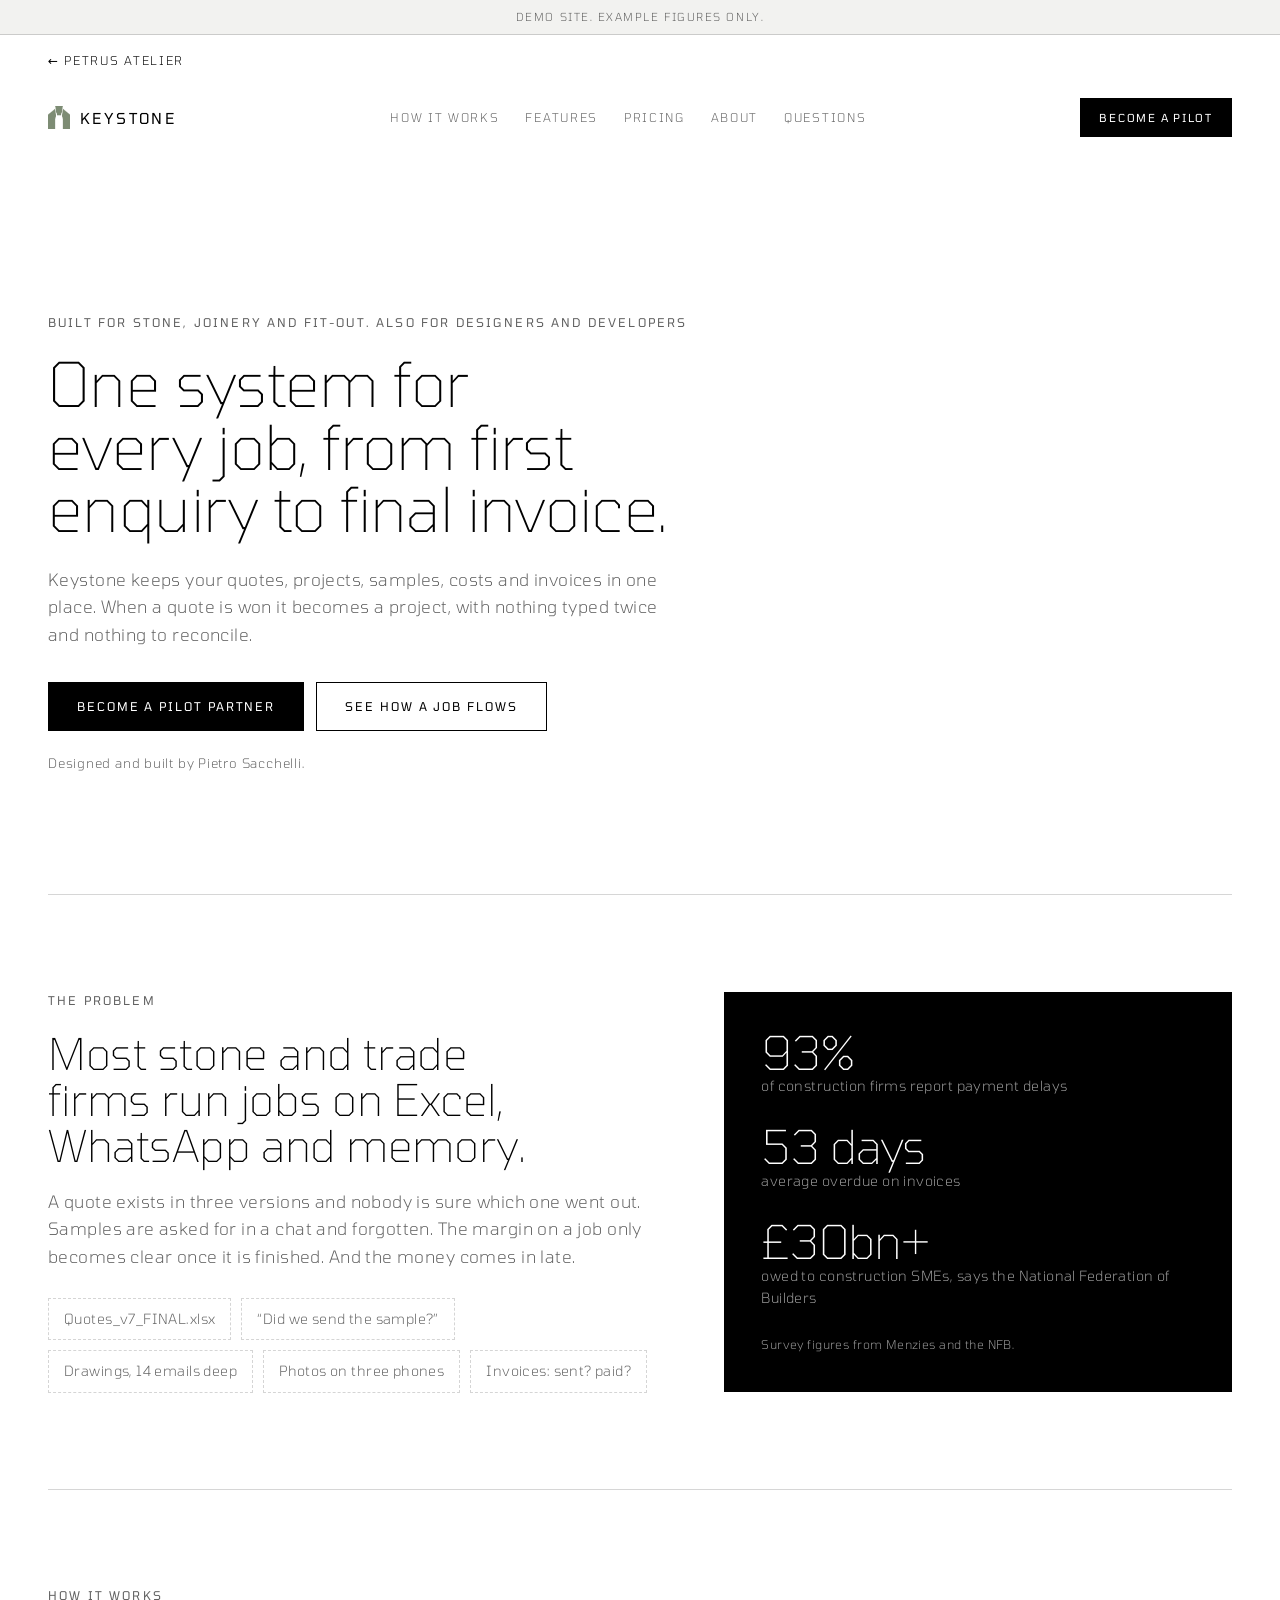
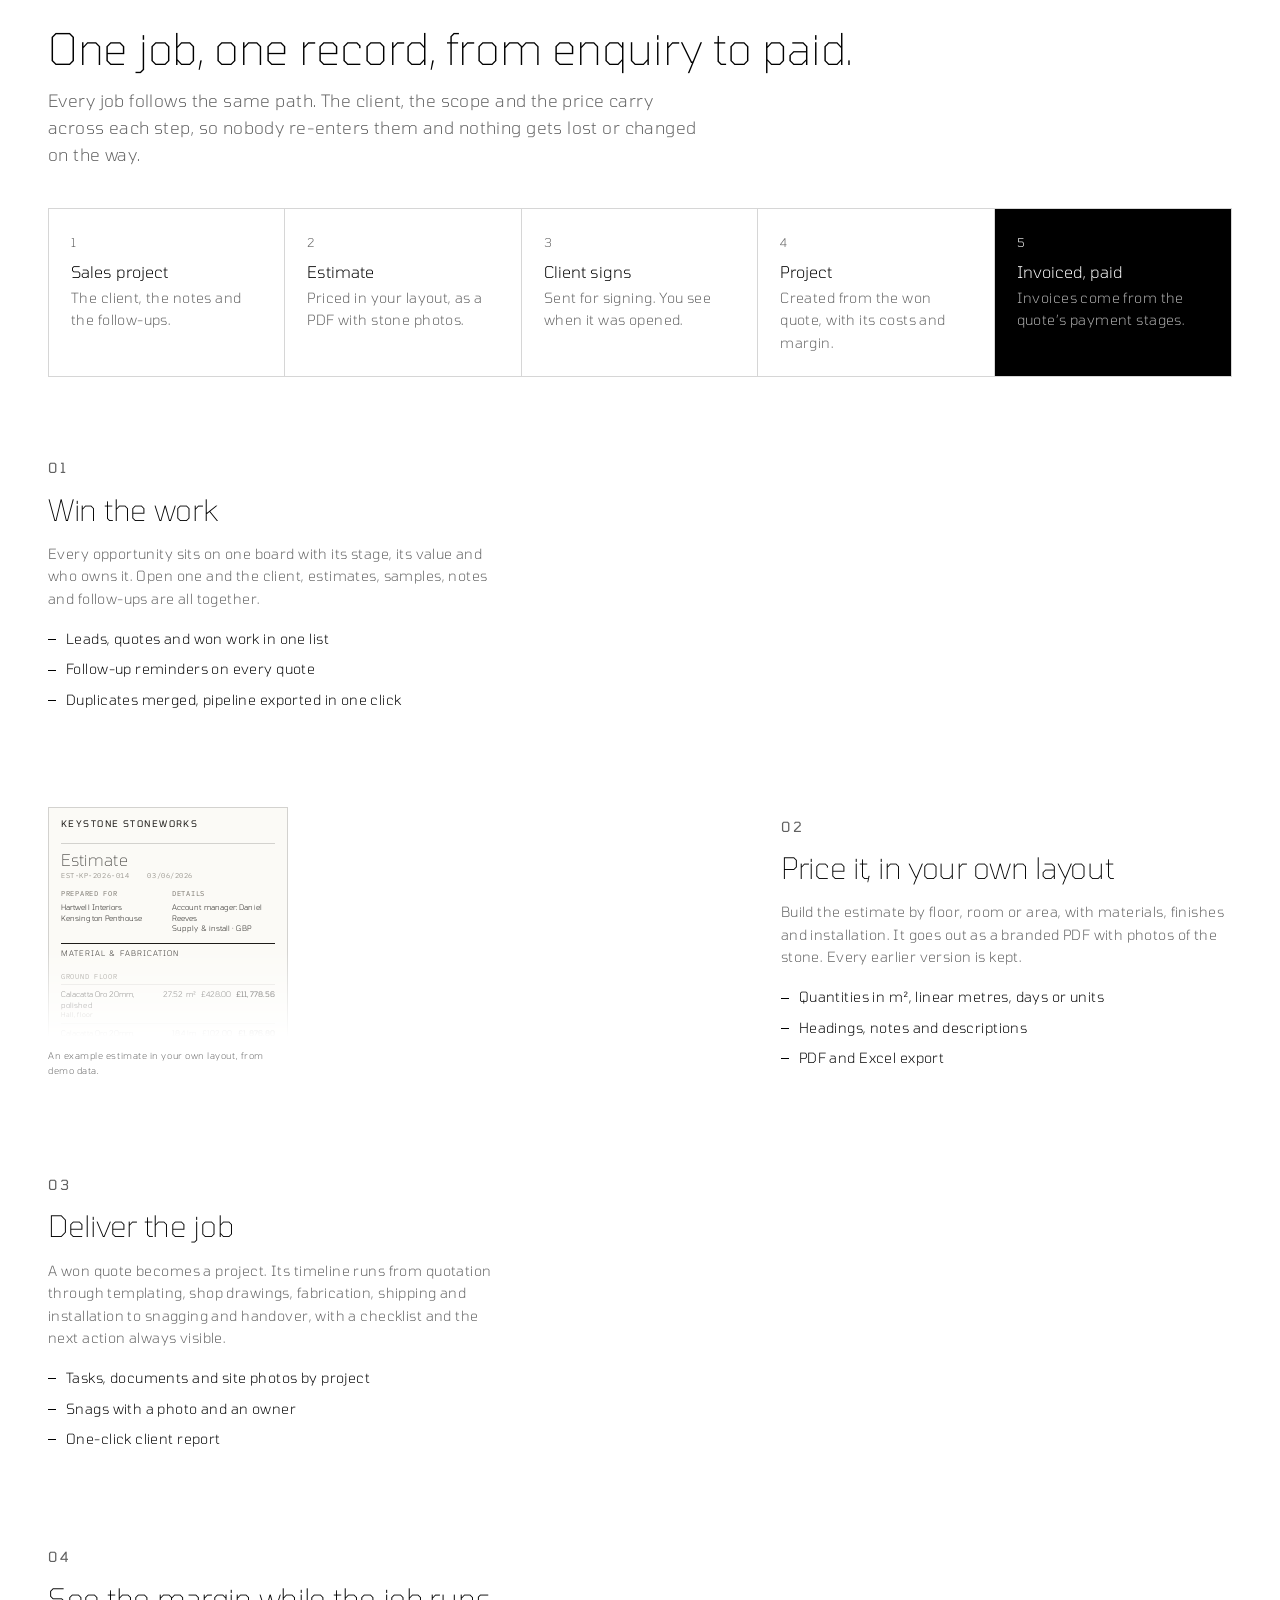
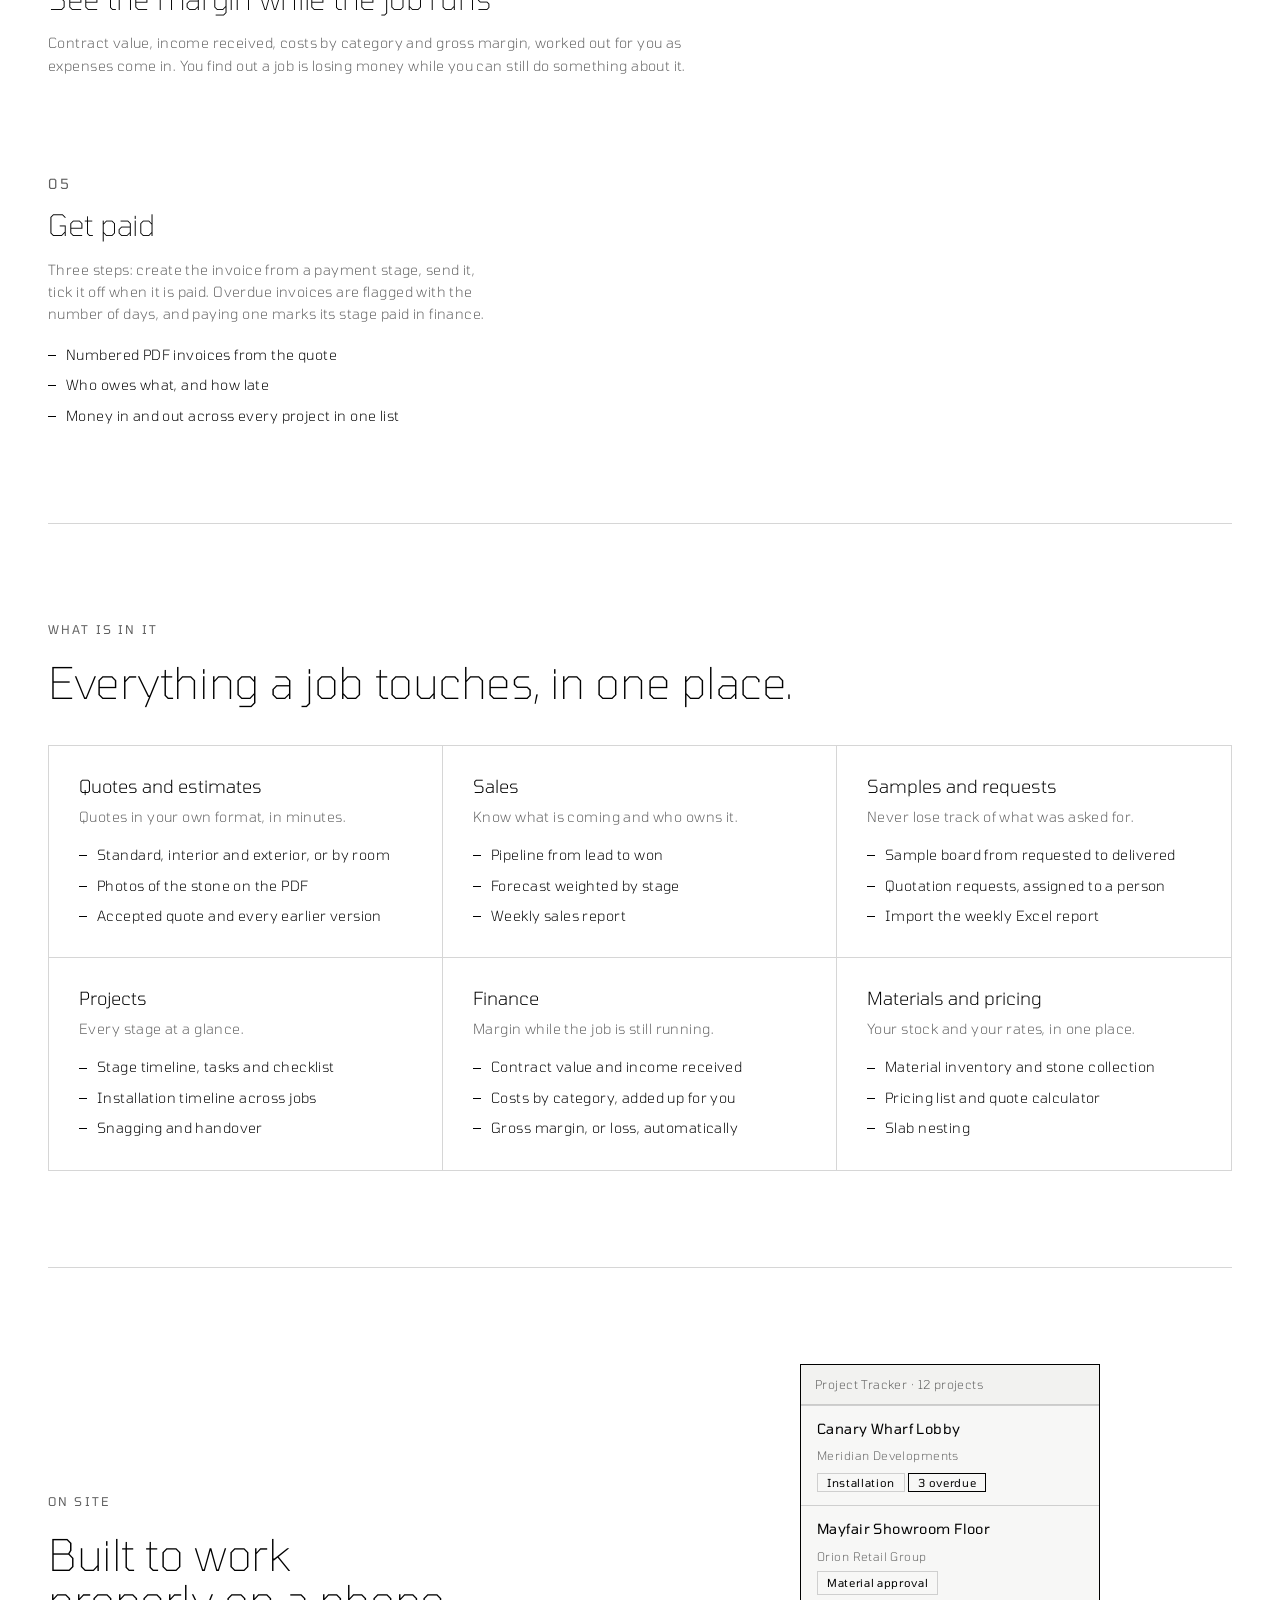
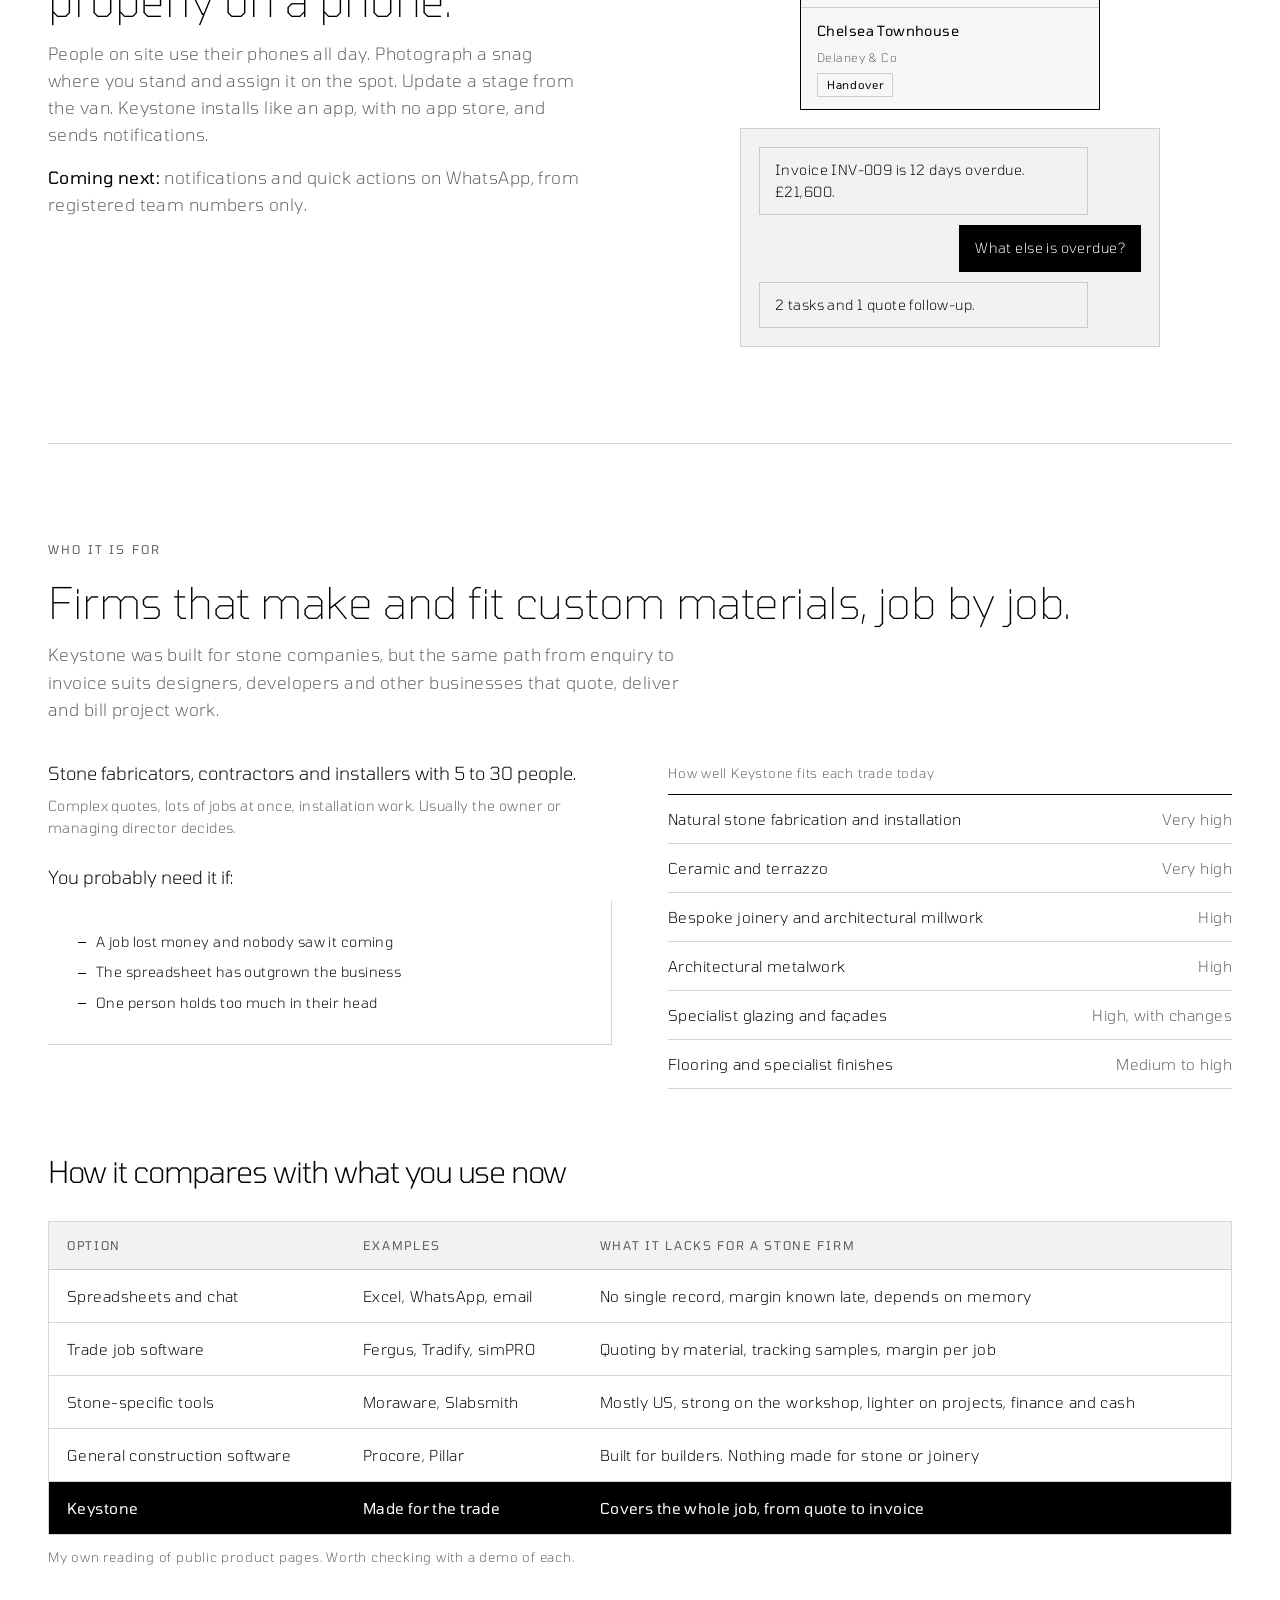
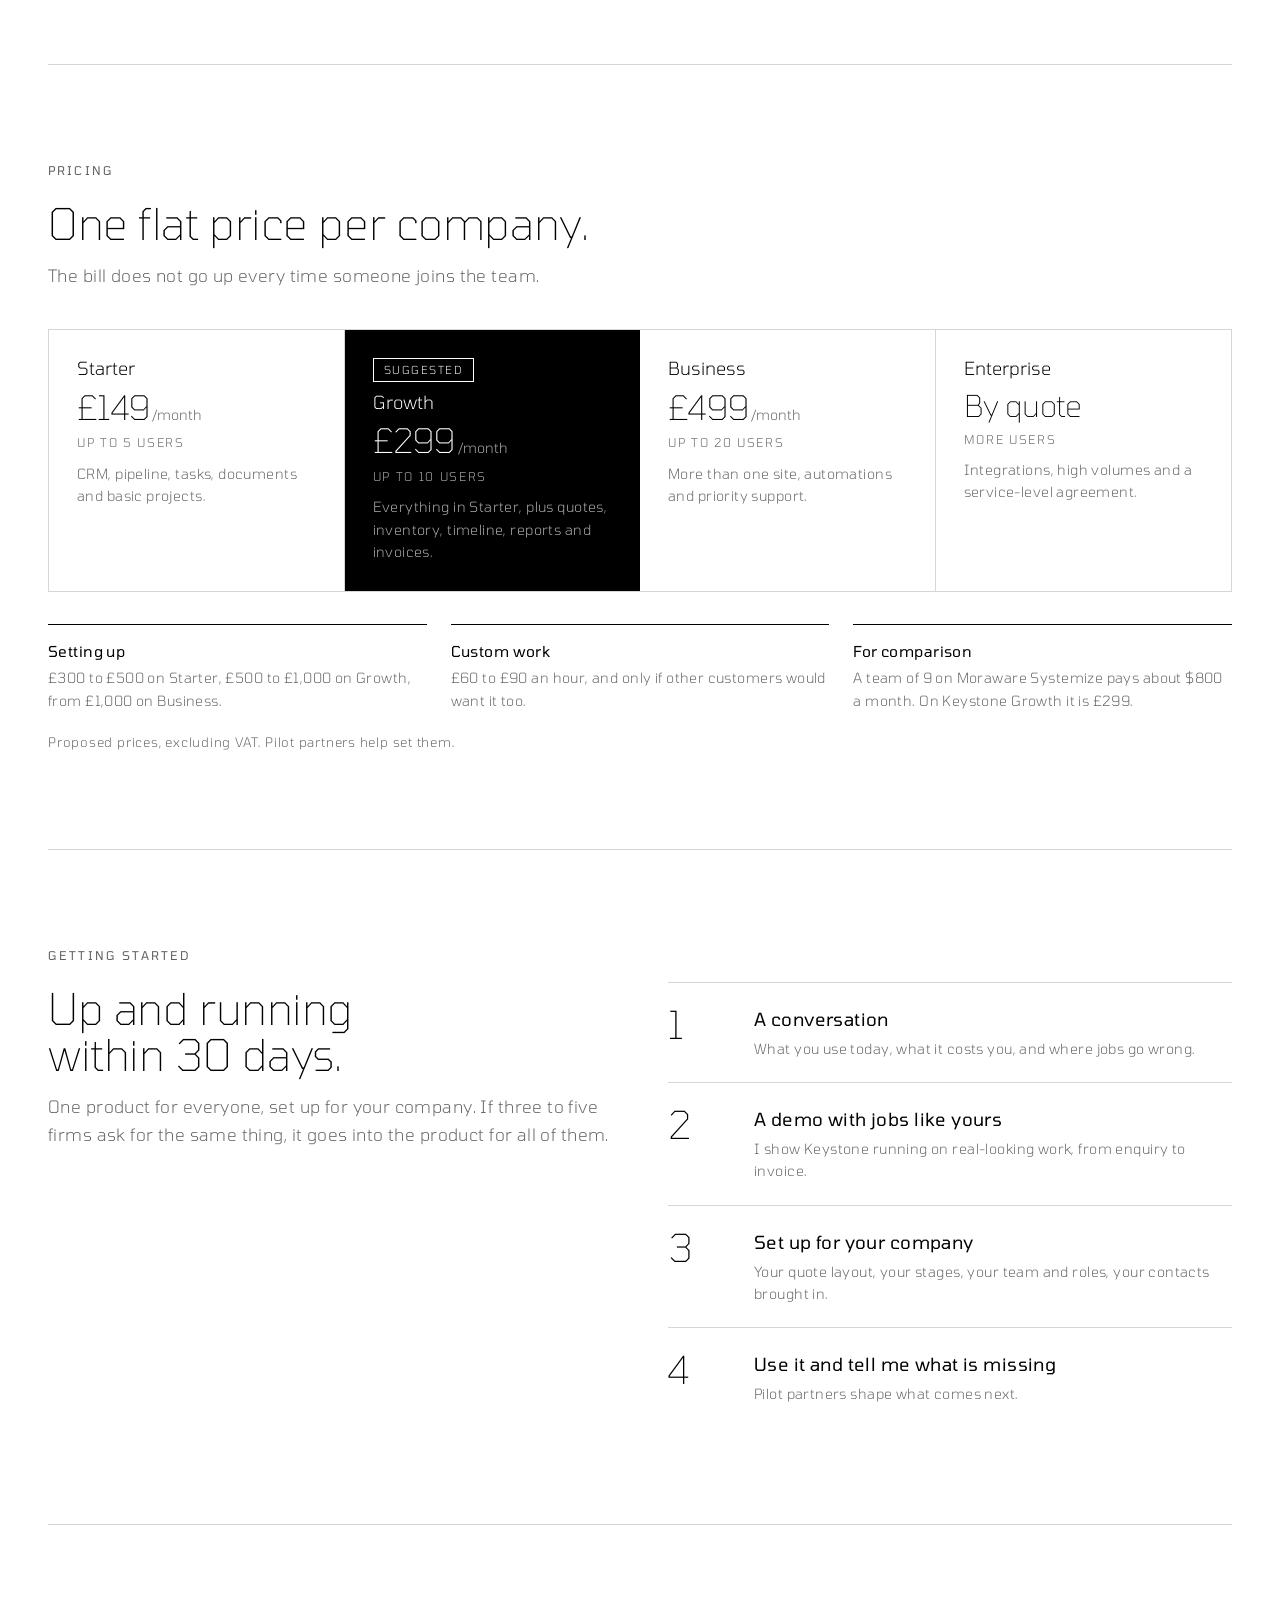
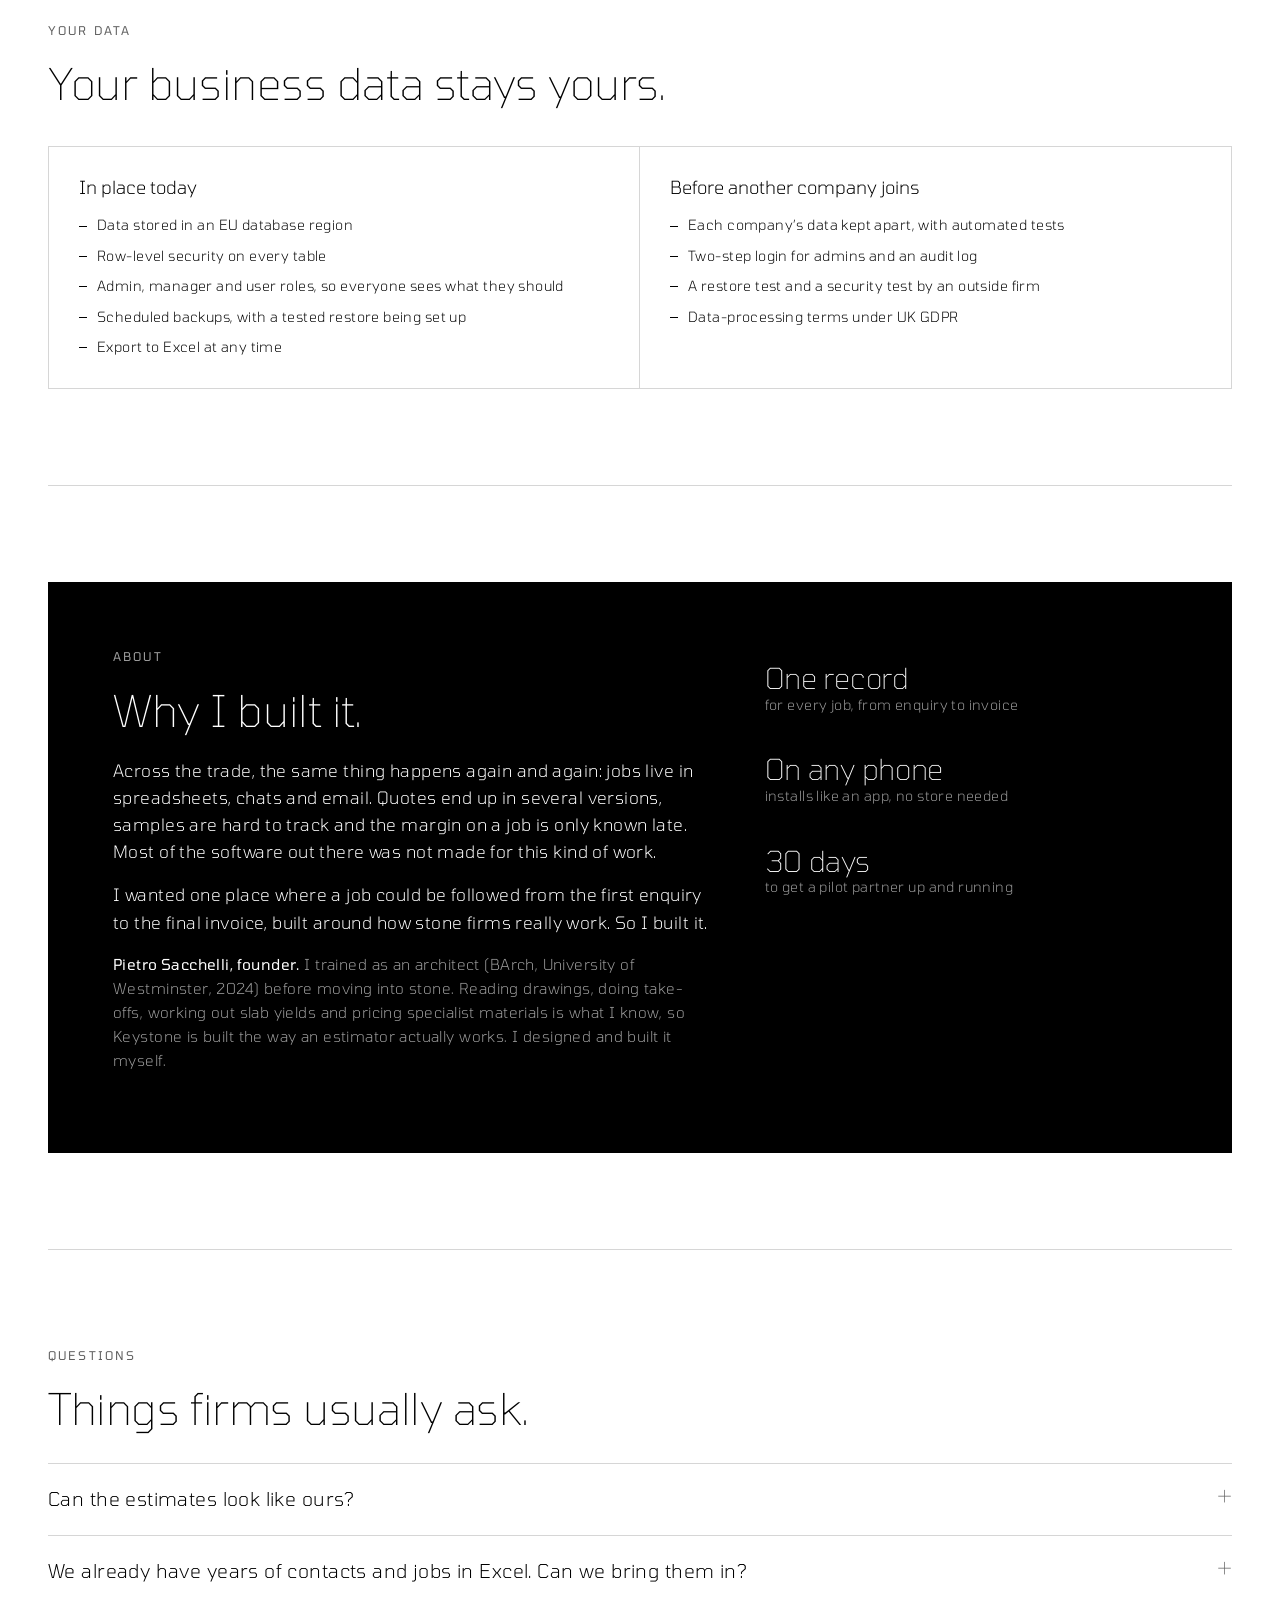
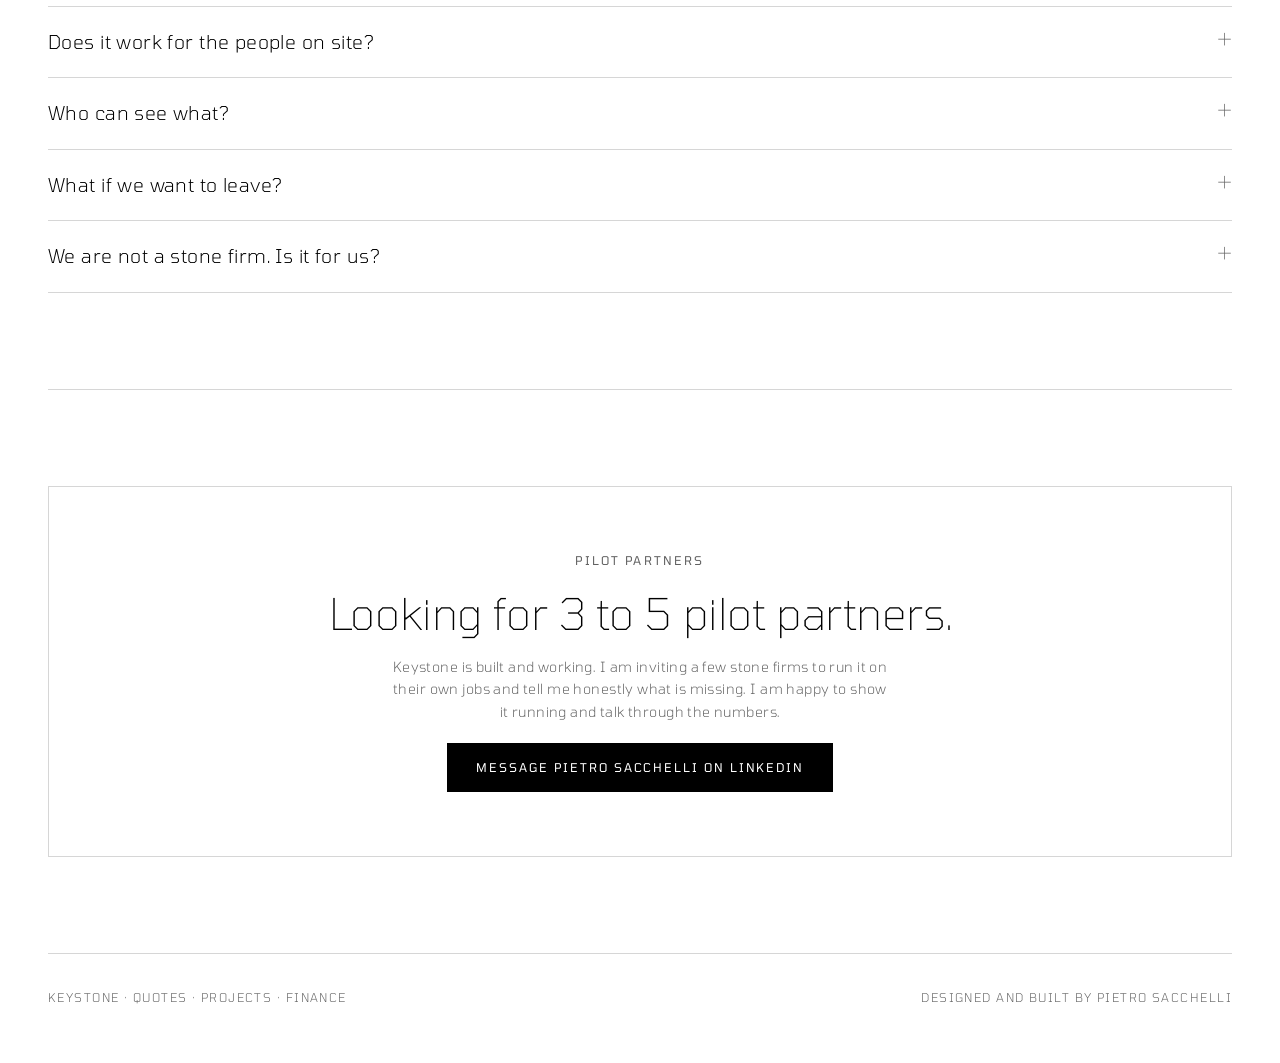
==== keystone/index.html @ 3ad0f618 "Keystone white on its page and on the home page Co-Authored-By: Claude Sonnet 5.5 <noreply@anthropic" ====
<!doctype html><html><head><meta charset=utf8><meta name=viewport content="width=device-width,initial-scale=1,viewport-fit=cover"><style>:root{--gut:clamp(20px,4vw,48px);color-scheme:light;box-sizing:border-box;padding-top:env(safe-area-inset-top,0px);padding-bottom:env(safe-area-inset-bottom,0px)}html{scroll-padding-top:env(safe-area-inset-top,0px)}body{margin:0;padding:0;font:14px -apple-system,BlinkMacSystemFont,sans-serif;background:#fff;color:#000}img{max-width:100%}[hidden]:not([hidden=until-found i]){display:none!important}.wrow,.wrow.flip{grid-template-columns:1fr}.wrow .wtext{max-width:760px}.sheet-wrap{max-width:720px}.wrow.flip .wtext{order:0}
</style></head><body>
<title>Keystone — Quotes, projects and finance for stone and joinery</title>
<link rel="icon" href="images/keystone-mark-sage.png">
<link rel="preconnect" href="https://fonts.googleapis.com"><link rel="preconnect" href="https://fonts.gstatic.com" crossorigin>
<link rel="stylesheet" href="https://fonts.googleapis.com/css2?family=Tomorrow:wght@200;300;400&family=IBM+Plex+Mono:wght@400&display=swap">
<style>
/* Keystone: white with black text, thin Tomorrow, square corners, white and grey only. Same look as PS Gallery and the Petrus Atelier hub. */
:root{
  --bg:#fff; --surface:#f7f7f6; --soft:#f2f2f0; --ink:#000; --mute:rgba(0,0,0,.62); --line:rgba(0,0,0,.16);
  --gold:#bdbdbd; --dark:#000; --on-dark:#fff; --on-dark-mute:rgba(255,255,255,.62); --stone:#8a8a8a; --btn:#000; --on-btn:#fff;
  --font:Tomorrow,"Chakra Petch",system-ui,sans-serif; color-scheme:light;
}
*{box-sizing:border-box}
html{scroll-behavior:smooth}
body{background:var(--bg);color:var(--ink);font-family:var(--font);font-weight:300;font-size:17px;letter-spacing:.03em;line-height:1.6;padding-inline:0;padding-block:0;-webkit-font-smoothing:antialiased}
.wrap{max-width:1280px;margin:0 auto;padding-inline:var(--gut)}
a{color:inherit}
h1,h2,h3{font-weight:200;letter-spacing:-.01em;text-wrap:balance;margin:0}
h1{font-size:clamp(2.6rem,6.6vw,5.6rem);line-height:1.02}
h2{font-size:clamp(2rem,4.6vw,3.8rem);line-height:1.06}
h3{font-size:22px;line-height:1.2;font-weight:300;letter-spacing:0}
b{font-weight:400}
p{margin:0}
.lede{font-size:clamp(17px,2vw,20px);color:var(--mute);max-width:60ch;text-wrap:pretty}
.muted{color:var(--mute)}
.small{font-size:13px;color:var(--mute);letter-spacing:.06em}
.eyebrow{font-size:12px;letter-spacing:.18em;text-transform:uppercase;color:var(--mute);font-weight:400;margin-bottom:20px}
.site{position:sticky;top:0;z-index:50;background:rgba(255,255,255,.96);backdrop-filter:blur(8px)}
.topbar{padding-top:6px;font-size:12px;letter-spacing:.14em;text-transform:uppercase}
.topbar a{display:inline-flex;align-items:center;gap:8px;padding:10px 0;text-decoration:none;color:var(--ink)}.topbar a:hover{text-decoration:underline;text-underline-offset:5px}
nav{display:flex;align-items:center;justify-content:space-between;gap:16px;padding-block:18px 22px;flex-wrap:wrap}
.logo{display:flex;align-items:center;gap:10px;font-size:15px;font-weight:400;letter-spacing:.16em;text-transform:uppercase;text-decoration:none}
.logo img{width:22px;height:auto;display:block}
.links{display:flex;gap:26px;font-size:12px;letter-spacing:.14em;text-transform:uppercase;flex-wrap:wrap}
.links a{text-decoration:none;color:var(--mute)}.links a:hover{color:var(--ink)}
.btn{display:inline-flex;align-items:center;gap:8px;padding:14px 28px;border-radius:0;background:var(--btn);color:var(--on-btn);font-weight:400;font-size:12px;letter-spacing:.16em;text-transform:uppercase;border:1px solid var(--btn);cursor:pointer;text-decoration:none;font-family:inherit}
.btn.ghost{background:transparent;color:var(--ink);border:1px solid var(--ink)}
.btn.sm{padding:10px 18px;font-size:11px}
.btn:hover{background:transparent;color:var(--ink)}.btn.ghost:hover{background:var(--ink);color:var(--on-btn)}
.btn:focus-visible,a:focus-visible,summary:focus-visible{outline:2px solid var(--ink);outline-offset:3px}
section{padding-block:96px;scroll-margin-top:12px;border-top:1px solid var(--line)}
.hero{display:block;padding-block:clamp(64px,12vw,160px) 120px}.hero h1{max-width:16ch}.hero .lede{max-width:56ch}
.hero .actions{display:flex;gap:12px;flex-wrap:wrap;margin-top:34px}
.hero h1{margin-bottom:26px}
.shot{background:transparent;border:1px solid var(--line);padding:0;min-width:0}
.shot img{display:block;width:100%;height:auto;background:#fff}
figure{margin:0;min-width:0}
figcaption{margin-top:12px;font-size:13px;letter-spacing:.06em;color:var(--mute)}
.shot figcaption{padding:12px 14px;margin:0;border-top:1px solid var(--line)}
.problem{display:grid;grid-template-columns:1.1fr .9fr;gap:56px;align-items:center}
.stats{background:var(--dark);border:1px solid var(--line);color:var(--on-dark);padding:36px;display:grid;gap:26px}
.stats b{display:block;font-size:clamp(2.4rem,5vw,3.6rem);font-weight:200;letter-spacing:-.02em;line-height:1;color:var(--on-dark)}
.stats span{font-size:14px;color:var(--on-dark-mute)}
.stats small{font-size:12px;color:var(--on-dark-mute)}
.scraps{display:flex;flex-wrap:wrap;gap:10px;margin-top:28px}
.scrap{padding:9px 15px;border:1px dashed var(--line);color:var(--mute);font-size:14px}
.flow{display:grid;grid-template-columns:repeat(5,1fr);gap:0;margin-top:40px;border:1px solid var(--line)}
.fstep{padding:22px;position:relative;min-width:0;border-right:1px solid var(--line)}
.fstep:last-child{border-right:0}
.fstep i{font-style:normal;font-size:12px;letter-spacing:.14em;color:var(--mute)}
.fstep h3{font-size:19px;margin:8px 0 6px}
.fstep p{font-size:14px;color:var(--mute)}
.fstep.end{background:var(--ink)}.fstep.end h3,.fstep.end i{color:var(--on-btn)}.fstep.end p{color:rgba(255,255,255,.7)}
.walk{display:grid;gap:96px;margin-top:80px}
.wrow{display:grid;grid-template-columns:.8fr 1.2fr;gap:56px;align-items:center}
.wrow.flip{grid-template-columns:1.2fr .8fr}.wrow.flip .wtext{order:2}
.wtext .num{font-size:14px;letter-spacing:.2em;color:var(--mute);font-weight:400}
.wtext h3{font-size:clamp(1.7rem,3vw,2.4rem);margin:12px 0 16px;font-weight:200;letter-spacing:-.01em}
.wtext p{color:var(--mute)}
.wtext ul{margin:18px 0 0;padding:0;list-style:none;display:grid;gap:8px;font-size:15px}
.wtext li,.card li{padding-left:18px;position:relative}
.wtext li::before,.card li::before{content:"";position:absolute;left:0;top:.8em;width:8px;height:1px;background:var(--ink)}
.pair{display:grid;grid-template-columns:1fr 1fr;gap:16px}
.three{display:grid;grid-template-columns:repeat(2,1fr);gap:16px;margin-top:28px}
.pdfs{display:grid;grid-template-columns:1fr 1fr;gap:16px;max-width:620px;justify-self:center;width:100%}
.grid{display:grid;grid-template-columns:repeat(3,1fr);gap:0;margin-top:40px;border:1px solid var(--line)}
.card{background:transparent;border:0;border-right:1px solid var(--line);border-bottom:1px solid var(--line);padding:30px;min-width:0}
.grid .card:nth-child(3n){border-right:0}.grid .card:nth-last-child(-n+3){border-bottom:0}
.card p{color:var(--mute);margin-top:8px;font-size:15px}
.card ul{margin:16px 0 0;padding:0;list-style:none;display:grid;gap:8px;font-size:14px}
.split{display:grid;grid-template-columns:1fr 1fr;gap:56px;align-items:center}
.panel{background:var(--surface);border:1px solid var(--line);overflow:hidden;min-width:0}
.chrome{display:flex;align-items:center;gap:6px;padding:10px 14px;background:var(--soft);border-bottom:1px solid var(--line);font-size:12px;color:var(--mute)}
.row{display:flex;align-items:center;gap:12px;padding:12px 16px;border-top:1px solid var(--line);font-size:14px}
.tag{font-size:11px;letter-spacing:.06em;padding:2px 9px;border:1px solid var(--line);font-weight:400;white-space:nowrap;color:var(--ink)}
.good,.bad,.warn,.info{background:transparent;color:var(--ink)}.bad{border-color:var(--ink)}
.phone{width:min(300px,100%);margin:0 auto;border:1px solid var(--ink);background:var(--surface);overflow:hidden}
.phone .row{flex-direction:column;align-items:flex-start;gap:6px}
.chat{display:flex;flex-direction:column;gap:10px;padding:18px;background:var(--soft)}
.bub{padding:11px 15px;max-width:86%;font-size:14px;border:1px solid var(--line)}
.bub.me{align-self:flex-end;background:var(--ink);color:var(--on-btn);border-color:var(--ink)}
.tablewrap{overflow-x:auto;margin-top:32px;border:1px solid var(--line)}
table{border-collapse:collapse;width:100%;min-width:620px;font-size:15px}
th,td{text-align:left;padding:14px 18px;border-top:1px solid var(--line);vertical-align:top}
th{background:var(--soft);font-weight:400;border-top:0;font-size:12px;letter-spacing:.14em;text-transform:uppercase;color:var(--mute)}
tr.us td{background:var(--ink);color:var(--on-btn);font-weight:400}
.fit{display:grid;grid-template-columns:1fr 1fr;gap:56px;margin-top:40px}
.fitlist{display:grid;gap:0;border-top:1px solid var(--ink)}
.fitlist div{display:flex;justify-content:space-between;gap:16px;padding:12px 0;border-bottom:1px solid var(--line);font-size:15px}
.fitlist span{color:var(--mute);white-space:nowrap}
.plans{display:grid;grid-template-columns:repeat(4,1fr);gap:0;margin-top:40px;border:1px solid var(--line)}
.plan{border-right:1px solid var(--line);padding:28px;display:flex;flex-direction:column;gap:10px;min-width:0}
.plan:last-child{border-right:0}
.plan .p{font-size:2.6rem;font-weight:200;letter-spacing:-.02em;line-height:1}
.plan .p small{font-size:14px;font-weight:300;color:var(--mute);letter-spacing:0}
.plan .u{font-size:12px;letter-spacing:.14em;text-transform:uppercase;color:var(--mute)}
.plan p{font-size:14px;color:var(--mute)}
.plan.pick{background:var(--ink);color:var(--on-btn)}.plan.pick p,.plan.pick .u,.plan.pick .p small{color:rgba(255,255,255,.7)}
.badge{align-self:flex-start;font-size:11px;letter-spacing:.14em;text-transform:uppercase;padding:2px 10px;border:1px solid var(--on-btn);color:var(--on-btn)}
.notes{display:grid;grid-template-columns:repeat(3,1fr);gap:24px;margin-top:32px}
.notes div{border-top:1px solid var(--ink);padding-top:14px;font-size:14px;color:var(--mute)}
.notes b{display:block;color:var(--ink);font-size:15px;margin-bottom:4px}
.steps{display:grid;gap:0;margin-top:36px;counter-reset:s}
.steps div{display:grid;grid-template-columns:70px 1fr;gap:16px;padding:22px 0;border-top:1px solid var(--line)}
.steps div::before{counter-increment:s;content:counter(s);font-size:2.4rem;font-weight:200;color:var(--ink);line-height:1}
.steps b{display:block;font-size:18px;margin-bottom:4px}
.steps p{color:var(--mute)}
.data{display:grid;grid-template-columns:1fr 1fr;gap:0;margin-top:40px;border:1px solid var(--line)}
.data .card:last-child{border-right:0}.data .card{border-bottom:0}
.about{background:var(--dark);border:1px solid var(--line);color:var(--on-dark);padding:clamp(28px,5vw,64px);display:grid;grid-template-columns:1.2fr .8fr;gap:48px}
.about h2{color:var(--on-dark);margin-bottom:24px}
.about p{color:var(--on-dark);font-size:17px;margin-bottom:16px;max-width:60ch}
.about p.m{color:var(--on-dark-mute);font-size:15px}
.facts{display:grid;gap:22px;align-content:start}
.facts div{border-top:1px solid var(--line);padding-top:14px}
.facts b{display:block;font-size:2.2rem;font-weight:200;color:var(--on-dark);letter-spacing:-.01em;line-height:1.1}
.facts span{font-size:14px;color:var(--on-dark-mute)}
details{border-top:1px solid var(--line);padding:20px 0}
details:last-child{border-bottom:1px solid var(--line)}
summary{cursor:pointer;font-weight:300;font-size:19px;list-style:none;display:flex;justify-content:space-between;gap:16px}
summary::-webkit-details-marker{display:none}
summary::after{content:"+";color:var(--mute);font-weight:200;font-size:24px;line-height:1}
details[open] summary::after{content:"–"}
details p{margin-top:10px;color:var(--mute);max-width:70ch}
.faq{margin-top:32px}
.band{border:1px solid var(--line);padding:64px 32px;text-align:center;display:grid;gap:20px;justify-items:center}
.band p{color:var(--mute);max-width:56ch}
footer{padding-block:34px 56px;border-top:1px solid var(--line);color:var(--mute);font-size:12px;letter-spacing:.12em;text-transform:uppercase;display:flex;justify-content:space-between;gap:12px;flex-wrap:wrap}
.notice{background:var(--soft);border-bottom:1px solid var(--line);color:var(--mute);text-align:center;font-size:11px;letter-spacing:.14em;text-transform:uppercase;padding:8px 16px;margin-inline:0}
@media (max-width:960px){.flow{grid-template-columns:1fr 1fr}.fstep{border-bottom:1px solid var(--line)}.plans{grid-template-columns:1fr 1fr}.plan{border-bottom:1px solid var(--line)}.links{display:none}}
@media (max-width:860px){.hero,.problem,.split,.wrow,.wrow.flip,.fit,.about,.data{grid-template-columns:1fr;gap:32px}.wrow.flip .wtext{order:0}.grid,.three,.notes{grid-template-columns:1fr}.grid .card{border-right:0;border-bottom:1px solid var(--line)!important}.grid .card:last-child{border-bottom:0!important}.data .card{border-right:0;border-bottom:1px solid var(--line)}section{padding-block:64px}.walk{gap:64px}}
@media (max-width:560px){.flow,.plans,.pair{grid-template-columns:1fr}.fstep,.plan{border-right:0}.steps div{grid-template-columns:44px 1fr}}
@media (prefers-reduced-motion:reduce){html{scroll-behavior:auto}}

/* Example estimate sheet, drawn in the page so it stays sharp at any size */
.sheet-wrap{margin:0;min-width:0}
.sheet{background:#fbfaf6;color:#1E1C19;border:1px solid var(--line);padding:clamp(18px,3vw,34px);font-size:13px;line-height:1.45;letter-spacing:.01em;box-shadow:0 30px 60px -40px rgba(30,28,25,.45)}
.sheet small{display:block;color:#7a766e;font-size:11px}
.sh-top{display:flex;justify-content:space-between;gap:12px;flex-wrap:wrap;align-items:baseline;border-bottom:1px solid rgba(30,28,25,.18);padding-bottom:12px}
.sh-logo{font-size:15px;font-weight:400;letter-spacing:.16em;text-transform:uppercase}
.sh-addr{font-family:'IBM Plex Mono',ui-monospace,monospace;font-size:10px;letter-spacing:.06em;text-transform:uppercase;color:#7a766e}
.sh-title{font-size:clamp(2rem,4vw,3rem);font-weight:200;line-height:1;margin:22px 0 6px}
.sh-meta{display:flex;gap:18px;font-family:'IBM Plex Mono',ui-monospace,monospace;font-size:10px;letter-spacing:.08em;text-transform:uppercase;color:#7a766e;margin-bottom:18px}
.sh-two{display:grid;grid-template-columns:1fr 1fr;gap:18px;margin-bottom:22px}
.sh-two b{display:block;font-family:'IBM Plex Mono',ui-monospace,monospace;font-size:10px;letter-spacing:.1em;text-transform:uppercase;font-weight:400;color:#7a766e;margin-bottom:4px}
.sh-two span{display:block}
.sh-sec{margin-top:18px;padding:6px 0;border-top:1px solid #1E1C19;font-size:12px;letter-spacing:.14em;text-transform:uppercase}
.sh-floor{font-family:'IBM Plex Mono',ui-monospace,monospace;font-size:10px;letter-spacing:.1em;text-transform:uppercase;color:#7a766e;margin:10px 0 2px}
.sh-row{display:grid;grid-template-columns:minmax(0,2.6fr) .8fr .8fr 1fr;gap:10px;padding:8px 0;border-top:1px solid rgba(30,28,25,.1);align-items:baseline}
.sh-row span:nth-child(n+2){text-align:right;white-space:nowrap}
.sh-row .t{font-weight:400}
.sh-sub{display:flex;justify-content:flex-end;gap:28px;padding:8px 0 2px;border-top:1px solid rgba(30,28,25,.18);font-weight:400}
@media (max-width:560px){.sheet{font-size:12px}.sh-row{grid-template-columns:1fr auto;row-gap:2px}.sh-row span:nth-child(2),.sh-row span:nth-child(3){display:none}.sh-two{grid-template-columns:1fr}}

/* Dot cursor on devices with a mouse; touch screens keep normal behaviour */
.dot{position:fixed;left:0;top:0;width:10px;height:10px;margin:-5px 0 0 -5px;border-radius:50%;background:#fff;mix-blend-mode:difference;pointer-events:none;z-index:2147483000;opacity:0;transition:width .18s,height .18s,margin .18s,opacity .2s}
.dot.on{opacity:1}
.dot.big{width:22px;height:22px;margin:-11px 0 0 -11px}
@media (hover:hover) and (pointer:fine){html.has-dot,html.has-dot *{cursor:none!important}}
@media (hover:none),(pointer:coarse){.dot{display:none}}

/* Smaller text, set for the wider Tomorrow font */
body{font-size:14px}
h1{font-size:clamp(2.1rem,4.8vw,4rem)}
h2{font-size:clamp(1.7rem,3.4vw,2.8rem)}
h3{font-size:18px}
.lede{font-size:clamp(15px,1.5vw,17px)}
.wtext h3{font-size:clamp(1.4rem,2.3vw,1.85rem)}
.stats b{font-size:clamp(2rem,4vw,2.9rem)}
.facts b{font-size:1.8rem}.plan .p{font-size:2.1rem}
.fstep h3{font-size:16px}.card p,.wtext ul{font-size:14px}

/* Smaller estimate sheet */
.sheet-wrap{max-width:440px}
.sheet{font-size:11px;padding:18px 20px}
.sheet small{font-size:9.5px}
.sh-logo{font-size:12px}.sh-addr,.sh-meta,.sh-two b,.sh-floor{font-size:9px}
.sh-title{font-size:clamp(1.4rem,2.2vw,1.8rem);margin:14px 0 4px}
.sh-meta{margin-bottom:12px}.sh-two{margin-bottom:14px;gap:12px}
.sh-sec{font-size:10px;margin-top:12px}
.sh-row{padding:6px 0;gap:8px}
.sh-sub{padding:6px 0 2px}
@media (max-width:560px){.sheet-wrap{max-width:none}.sheet{font-size:11px}}

/* Estimate sheet: much smaller */
.sheet-wrap{max-width:300px}
.sheet{font-size:8.5px;padding:12px 14px;line-height:1.4}
.sheet small{font-size:7.5px}
.sh-logo{font-size:9px}.sh-addr,.sh-meta,.sh-two b,.sh-floor{font-size:7px}
.sh-addr{display:none}
.sh-title{font-size:1.15rem;margin:8px 0 3px}
.sh-meta{margin-bottom:8px}.sh-two{margin-bottom:9px;gap:8px}
.sh-sec{font-size:7.5px;margin-top:8px;padding:4px 0}
.sh-row{padding:4px 0;gap:5px}
.sh-sub{padding:4px 0 1px;gap:14px}
.sheet-wrap figcaption,.sheet-wrap+*{font-size:9px}
@media (max-width:560px){.sheet-wrap{max-width:none}.sheet{font-size:9px}}

/* Estimate: a small excerpt */
.sheet-wrap{max-width:240px}
.sheet{font-size:7.5px;padding:10px 12px;max-height:230px;overflow:hidden;-webkit-mask-image:linear-gradient(#000 62%,transparent);mask-image:linear-gradient(#000 62%,transparent);box-shadow:none}
.sheet small{font-size:6.5px}
.sh-title{font-size:1rem}
@media (max-width:560px){.sheet-wrap{max-width:240px}.sheet{font-size:7.5px}}
</style>

<div class="notice">Demo site. Example figures only.</div>
<div class="wrap">
<div class="site">
<div class="topbar"><a href="https://petrus-atelier-site.vercel.app">← Petrus Atelier</a></div>
<nav>
  <a class="logo" href="#top" aria-label="Keystone"><img src="images/keystone-mark-sage.png" alt="" width="22" height="23">Keystone</a>
  <div class="links"><a href="#how">How it works</a><a href="#features">Features</a><a href="#pricing">Pricing</a><a href="#about">About</a><a href="#faq">Questions</a></div>
  <a class="btn sm" href="#pilot">Become a pilot</a>
</nav>
</div>

<header class="hero" id="top">
  <div>
    <div class="eyebrow">Built for stone, joinery and fit-out. Also for designers and developers</div>
    <h1>One system for every job, from first enquiry to final invoice.</h1>
    <p class="lede">Keystone keeps your quotes, projects, samples, costs and invoices in one place. When a quote is won it becomes a project, with nothing typed twice and nothing to reconcile.</p>
    <div class="actions"><a class="btn" href="#pilot">Become a pilot partner</a><a class="btn ghost" href="#how">See how a job flows</a></div>
    <p class="small" style="margin-top:22px">Designed and built by Pietro Sacchelli.</p>
  </div>
</header>

<section class="problem">
  <div>
    <div class="eyebrow">The problem</div>
    <h2>Most stone and trade firms run jobs on Excel, WhatsApp and memory.</h2>
    <p class="lede" style="margin-top:20px">A quote exists in three versions and nobody is sure which one went out. Samples are asked for in a chat and forgotten. The margin on a job only becomes clear once it is finished. And the money comes in late.</p>
    <div class="scraps"><span class="scrap">Quotes_v7_FINAL.xlsx</span><span class="scrap">“Did we send the sample?”</span><span class="scrap">Drawings, 14 emails deep</span><span class="scrap">Photos on three phones</span><span class="scrap">Invoices: sent? paid?</span></div>
  </div>
  <div class="stats" aria-label="Late payment in construction">
    <div><b>93%</b><span>of construction firms report payment delays</span></div>
    <div><b>53 days</b><span>average overdue on invoices</span></div>
    <div><b>£30bn+</b><span>owed to construction SMEs, says the National Federation of Builders</span></div>
    <small>Survey figures from Menzies and the NFB.</small>
  </div>
</section>

<section id="how">
  <div class="eyebrow">How it works</div>
  <h2>One job, one record, from enquiry to paid.</h2>
  <p class="lede" style="margin-top:16px">Every job follows the same path. The client, the scope and the price carry across each step, so nobody re-enters them and nothing gets lost or changed on the way.</p>
  <div class="flow" role="list">
    <div class="fstep" role="listitem"><i>1</i><h3>Sales project</h3><p>The client, the notes and the follow-ups.</p></div>
    <div class="fstep" role="listitem"><i>2</i><h3>Estimate</h3><p>Priced in your layout, as a PDF with stone photos.</p></div>
    <div class="fstep" role="listitem"><i>3</i><h3>Client signs</h3><p>Sent for signing. You see when it was opened.</p></div>
    <div class="fstep" role="listitem"><i>4</i><h3>Project</h3><p>Created from the won quote, with its costs and margin.</p></div>
    <div class="fstep end" role="listitem"><i>5</i><h3>Invoiced, paid</h3><p>Invoices come from the quote’s payment stages.</p></div>
  </div>

  <div class="walk">
    <div class="wrow">
      <div class="wtext"><div class="num">01</div><h3>Win the work</h3><p>Every opportunity sits on one board with its stage, its value and who owns it. Open one and the client, estimates, samples, notes and follow-ups are all together.</p><ul><li>Leads, quotes and won work in one list</li><li>Follow-up reminders on every quote</li><li>Duplicates merged, pipeline exported in one click</li></ul></div>
    </div>

    <div class="wrow flip">
      <div class="wtext"><div class="num">02</div><h3>Price it, in your own layout</h3><p>Build the estimate by floor, room or area, with materials, finishes and installation. It goes out as a branded PDF with photos of the stone. Every earlier version is kept.</p><ul><li>Quantities in m², linear metres, days or units</li><li>Headings, notes and descriptions</li><li>PDF and Excel export</li></ul></div>
      <figure class="sheet-wrap" aria-label="Example estimate, built from demo data">
        <div class="sheet" role="img" aria-label="An estimate for Kensington Penthouse with materials grouped by floor, subtotals and installation">
          <div class="sh-top"><span class="sh-logo">Keystone Stoneworks</span><span class="sh-addr">Unit 4, Keystone Yard · Marble Lane · London SE1 0AA</span></div>
          <div class="sh-title">Estimate</div>
          <div class="sh-meta"><span>EST-KP-2026-014</span><span>03/06/2026</span></div>
          <div class="sh-two">
            <div><b>Prepared for</b><span>Hartwell Interiors</span><span>Kensington Penthouse</span></div>
            <div><b>Details</b><span>Account manager: Daniel Reeves</span><span>Supply &amp; install · GBP</span></div>
          </div>
          <div class="sh-sec">Material &amp; fabrication</div>
          <div class="sh-floor">Ground floor</div>
          <div class="sh-row"><span class="m">Calacatta Oro 20mm, polished<small>Hall, floor</small></span><span>27.52 m²</span><span>£428.00</span><span class="t">£11,778.56</span></div>
          <div class="sh-row"><span class="m">Calacatta Oro 20mm, polished<small>Hall, skirting</small></span><span>18.4 lm</span><span>£102.00</span><span class="t">£1,876.80</span></div>
          <div class="sh-row"><span class="m">Nero Marquina 20mm, honed<small>Kitchen worktop and upstand, with sink cut-out</small></span><span>1.83 m²</span><span>£618.20</span><span class="t">£1,131.31</span></div>
          <div class="sh-floor">First floor</div>
          <div class="sh-row"><span class="m">Travertine Classic 20mm, brushed<small>Ensuite, walls and floor</small></span><span>17.2 m²</span><span>£187.00</span><span class="t">£3,216.40</span></div>
          <div class="sh-row"><span class="m">Bianco Carrara 20mm, honed<small>Vanity unit</small></span><span>1 unit</span><span>£866.00</span><span class="t">£866.00</span></div>
          <div class="sh-sub"><span>Subtotal</span><span>£18,869.07</span></div>
          <div class="sh-sec">Dry fit installation</div>
          <div class="sh-row"><span class="m">Templating<small>Two days on site</small></span><span>2 days</span><span>£575.00</span><span class="t">£1,150.00</span></div>
          <div class="sh-row"><span class="m">Installation labour<small>Adhesive, grouting and consumables included</small></span><span>1 unit</span><span>£9,800.00</span><span class="t">£9,800.00</span></div>
          <div class="sh-sub"><span>Subtotal</span><span>£10,950.00</span></div>
        </div>
        <figcaption>An example estimate in your own layout, from demo data.</figcaption>
      </figure>
    </div>

    <div class="wrow">
      <div class="wtext"><div class="num">03</div><h3>Deliver the job</h3><p>A won quote becomes a project. Its timeline runs from quotation through templating, shop drawings, fabrication, shipping and installation to snagging and handover, with a checklist and the next action always visible.</p><ul><li>Tasks, documents and site photos by project</li><li>Snags with a photo and an owner</li><li>One-click client report</li></ul></div>
    </div>

    <div class="wrow flip">
      <div class="wtext"><div class="num">04</div><h3>See the margin while the job runs</h3><p>Contract value, income received, costs by category and gross margin, worked out for you as expenses come in. You find out a job is losing money while you can still do something about it.</p></div>
    </div>

    <div class="wrow">
      <div class="wtext"><div class="num">05</div><h3>Get paid</h3><p>Three steps: create the invoice from a payment stage, send it, tick it off when it is paid. Overdue invoices are flagged with the number of days, and paying one marks its stage paid in finance.</p><ul><li>Numbered PDF invoices from the quote</li><li>Who owes what, and how late</li><li>Money in and out across every project in one list</li></ul></div>
    </div>
  </div>

</section>

<section id="features">
  <div class="eyebrow">What is in it</div>
  <h2>Everything a job touches, in one place.</h2>
  <div class="grid">
    <div class="card"><h3>Quotes and estimates</h3><p>Quotes in your own format, in minutes.</p><ul><li>Standard, interior and exterior, or by room</li><li>Photos of the stone on the PDF</li><li>Accepted quote and every earlier version</li></ul></div>
    <div class="card"><h3>Sales</h3><p>Know what is coming and who owns it.</p><ul><li>Pipeline from lead to won</li><li>Forecast weighted by stage</li><li>Weekly sales report</li></ul></div>
    <div class="card"><h3>Samples and requests</h3><p>Never lose track of what was asked for.</p><ul><li>Sample board from requested to delivered</li><li>Quotation requests, assigned to a person</li><li>Import the weekly Excel report</li></ul></div>
    <div class="card"><h3>Projects</h3><p>Every stage at a glance.</p><ul><li>Stage timeline, tasks and checklist</li><li>Installation timeline across jobs</li><li>Snagging and handover</li></ul></div>
    <div class="card"><h3>Finance</h3><p>Margin while the job is still running.</p><ul><li>Contract value and income received</li><li>Costs by category, added up for you</li><li>Gross margin, or loss, automatically</li></ul></div>
    <div class="card"><h3>Materials and pricing</h3><p>Your stock and your rates, in one place.</p><ul><li>Material inventory and stone collection</li><li>Pricing list and quote calculator</li><li>Slab nesting</li></ul></div>
  </div>
</section>

<section class="split">
  <div>
    <div class="eyebrow">On site</div>
    <h2>Built to work properly on a phone.</h2>
    <p class="lede" style="margin-top:16px">People on site use their phones all day. Photograph a snag where you stand and assign it on the spot. Update a stage from the van. Keystone installs like an app, with no app store, and sends notifications.</p>
    <p class="lede" style="margin-top:16px"><b style="color:var(--ink)">Coming next:</b> notifications and quick actions on WhatsApp, from registered team numbers only.</p>
  </div>
  <div style="display:grid;gap:18px">
    <div class="phone" aria-label="Example of the phone view">
      <div class="chrome"><span>Project Tracker · 12 projects</span></div>
      <div class="row"><b>Canary Wharf Lobby</b><small class="muted">Meridian Developments</small><span><span class="tag info">Installation</span> <span class="tag bad">3 overdue</span></span></div>
      <div class="row"><b>Mayfair Showroom Floor</b><small class="muted">Orion Retail Group</small><span class="tag warn">Material approval</span></div>
      <div class="row"><b>Chelsea Townhouse</b><small class="muted">Delaney &amp; Co</small><span class="tag good">Handover</span></div>
    </div>
    <div class="panel" style="max-width:420px;justify-self:center;width:100%"><div class="chat">
      <div class="bub">Invoice INV-009 is 12 days overdue. £21,600.</div>
      <div class="bub me">What else is overdue?</div>
      <div class="bub">2 tasks and 1 quote follow-up.</div>
    </div></div>
  </div>
</section>

<section id="who">
  <div class="eyebrow">Who it is for</div>
  <h2>Firms that make and fit custom materials, job by job.</h2>
  <p class="lede" style="margin-top:16px">Keystone was built for stone companies, but the same path from enquiry to invoice suits designers, developers and other businesses that quote, deliver and bill project work.</p>
  <div class="fit">
    <div>
      <h3>Stone fabricators, contractors and installers with 5 to 30 people.</h3>
      <p class="muted" style="margin-top:10px">Complex quotes, lots of jobs at once, installation work. Usually the owner or managing director decides.</p>
      <h3 style="margin-top:28px">You probably need it if:</h3>
      <div class="card" style="margin-top:12px"><ul style="margin:0"><li>A job lost money and nobody saw it coming</li><li>The spreadsheet has outgrown the business</li><li>One person holds too much in their head</li></ul></div>
    </div>
    <div>
      <p class="small" style="margin-bottom:10px">How well Keystone fits each trade today</p>
      <div class="fitlist">
        <div>Natural stone fabrication and installation<span>Very high</span></div>
        <div>Ceramic and terrazzo<span>Very high</span></div>
        <div>Bespoke joinery and architectural millwork<span>High</span></div>
        <div>Architectural metalwork<span>High</span></div>
        <div>Specialist glazing and façades<span>High, with changes</span></div>
        <div>Flooring and specialist finishes<span>Medium to high</span></div>
      </div>
    </div>
  </div>

  <h3 style="margin-top:64px;font-size:clamp(24px,3vw,30px);letter-spacing:-.035em">How it compares with what you use now</h3>
  <div class="tablewrap"><table>
    <thead><tr><th>Option</th><th>Examples</th><th>What it lacks for a stone firm</th></tr></thead>
    <tbody>
      <tr><td>Spreadsheets and chat</td><td>Excel, WhatsApp, email</td><td>No single record, margin known late, depends on memory</td></tr>
      <tr><td>Trade job software</td><td>Fergus, Tradify, simPRO</td><td>Quoting by material, tracking samples, margin per job</td></tr>
      <tr><td>Stone-specific tools</td><td>Moraware, Slabsmith</td><td>Mostly US, strong on the workshop, lighter on projects, finance and cash</td></tr>
      <tr><td>General construction software</td><td>Procore, Pillar</td><td>Built for builders. Nothing made for stone or joinery</td></tr>
      <tr class="us"><td>Keystone</td><td>Made for the trade</td><td>Covers the whole job, from quote to invoice</td></tr>
    </tbody>
  </table></div>
  <p class="small" style="margin-top:12px">My own reading of public product pages. Worth checking with a demo of each.</p>
</section>

<section id="pricing">
  <div class="eyebrow">Pricing</div>
  <h2>One flat price per company.</h2>
  <p class="lede" style="margin-top:16px">The bill does not go up every time someone joins the team.</p>
  <div class="plans">
    <div class="plan"><h3>Starter</h3><div class="p">£149<small> /month</small></div><div class="u">Up to 5 users</div><p>CRM, pipeline, tasks, documents and basic projects.</p></div>
    <div class="plan pick"><span class="badge">Suggested</span><h3>Growth</h3><div class="p">£299<small> /month</small></div><div class="u">Up to 10 users</div><p>Everything in Starter, plus quotes, inventory, timeline, reports and invoices.</p></div>
    <div class="plan"><h3>Business</h3><div class="p">£499<small> /month</small></div><div class="u">Up to 20 users</div><p>More than one site, automations and priority support.</p></div>
    <div class="plan"><h3>Enterprise</h3><div class="p" style="font-size:30px">By quote</div><div class="u">More users</div><p>Integrations, high volumes and a service-level agreement.</p></div>
  </div>
  <div class="notes">
    <div><b>Setting up</b>£300 to £500 on Starter, £500 to £1,000 on Growth, from £1,000 on Business.</div>
    <div><b>Custom work</b>£60 to £90 an hour, and only if other customers would want it too.</div>
    <div><b>For comparison</b>A team of 9 on Moraware Systemize pays about $800 a month. On Keystone Growth it is £299.</div>
  </div>
  <p class="small" style="margin-top:20px">Proposed prices, excluding VAT. Pilot partners help set them.</p>
</section>

<section id="start">
  <div class="split" style="align-items:start">
    <div>
      <div class="eyebrow">Getting started</div>
      <h2>Up and running within 30 days.</h2>
      <p class="lede" style="margin-top:16px">One product for everyone, set up for your company. If three to five firms ask for the same thing, it goes into the product for all of them.</p>
    </div>
    <div class="steps">
      <div><span><b>A conversation</b><p>What you use today, what it costs you, and where jobs go wrong.</p></span></div>
      <div><span><b>A demo with jobs like yours</b><p>I show Keystone running on real-looking work, from enquiry to invoice.</p></span></div>
      <div><span><b>Set up for your company</b><p>Your quote layout, your stages, your team and roles, your contacts brought in.</p></span></div>
      <div><span><b>Use it and tell me what is missing</b><p>Pilot partners shape what comes next.</p></span></div>
    </div>
  </div>
</section>

<section id="data">
  <div class="eyebrow">Your data</div>
  <h2>Your business data stays yours.</h2>
  <div class="data">
    <div class="card"><h3>In place today</h3><ul><li>Data stored in an EU database region</li><li>Row-level security on every table</li><li>Admin, manager and user roles, so everyone sees what they should</li><li>Scheduled backups, with a tested restore being set up</li><li>Export to Excel at any time</li></ul></div>
    <div class="card"><h3>Before another company joins</h3><ul><li>Each company’s data kept apart, with automated tests</li><li>Two-step login for admins and an audit log</li><li>A restore test and a security test by an outside firm</li><li>Data-processing terms under UK GDPR</li></ul></div>
  </div>
</section>

<section id="about">
  <div class="about">
    <div>
      <div class="eyebrow" style="color:var(--on-dark-mute)">About</div>
      <h2>Why I built it.</h2>
      <p>Across the trade, the same thing happens again and again: jobs live in spreadsheets, chats and email. Quotes end up in several versions, samples are hard to track and the margin on a job is only known late. Most of the software out there was not made for this kind of work.</p>
      <p>I wanted one place where a job could be followed from the first enquiry to the final invoice, built around how stone firms really work. So I built it.</p>
      <p class="m"><b style="color:var(--on-dark)">Pietro Sacchelli, founder.</b> I trained as an architect (BArch, University of Westminster, 2024) before moving into stone. Reading drawings, doing take-offs, working out slab yields and pricing specialist materials is what I know, so Keystone is built the way an estimator actually works. I designed and built it myself.</p>
    </div>
    <div class="facts" aria-label="Keystone in use">
      <div><b>One record</b><span>for every job, from enquiry to invoice</span></div>
      <div><b>On any phone</b><span>installs like an app, no store needed</span></div>
      <div><b>30 days</b><span>to get a pilot partner up and running</span></div>
    </div>
  </div>
</section>

<section id="faq">
  <div class="eyebrow">Questions</div>
  <h2>Things firms usually ask.</h2>
  <div class="faq">
    <details><summary>Can the estimates look like ours?</summary><p>Yes. Estimates come out in your company’s own layout, with your logo, your headings and photos of the stone, as a PDF or Excel file.</p></details>
    <details><summary>We already have years of contacts and jobs in Excel. Can we bring them in?</summary><p>Yes. Contacts and companies are brought in during setup, and some reports, like the weekly sample report, import straight from Excel.</p></details>
    <details><summary>Does it work for the people on site?</summary><p>Yes. It runs on a phone, installs to the home screen like an app and sends notifications. Snags, photos and stage updates can all be done on site.</p></details>
    <details><summary>Who can see what?</summary><p>Each person has a role: admin, manager or user. The database itself enforces what each role can see, not just the screens.</p></details>
    <details><summary>What if we want to leave?</summary><p>Your data exports to Excel at any time. There is no lock-in.</p></details>
    <details><summary>We are not a stone firm. Is it for us?</summary><p>Stone, terrazzo and ceramics fit best today. Joinery, metalwork and glazing fit well and are next. Designers, developers and other project-based businesses can use it too, because the flow from enquiry to quote, project and invoice is the same. If you run work job by job, it is worth a conversation.</p></details>
  </div>
</section>

<section id="pilot">
  <div class="band">
    <div class="eyebrow" style="margin:0">Pilot partners</div>
    <h2>Looking for 3 to 5 pilot partners.</h2>
    <p>Keystone is built and working. I am inviting a few stone firms to run it on their own jobs and tell me honestly what is missing. I am happy to show it running and talk through the numbers.</p>
    <a class="btn" href="https://www.linkedin.com/search/results/people/?keywords=Pietro%20Sacchelli" target="_blank" rel="noopener">Message Pietro Sacchelli on LinkedIn</a>
  </div>
</section>

<footer><span>Keystone · Quotes · Projects · Finance</span><span>Designed and built by Pietro Sacchelli</span></footer>
</div>

<script>
// Dot cursor (mouse devices only)
if (window.matchMedia('(hover:hover) and (pointer:fine)').matches) {
  const dot = document.createElement('div');
  dot.className = 'dot';
  dot.setAttribute('aria-hidden', 'true');
  document.body.appendChild(dot);
  document.documentElement.classList.add('has-dot');
  let x = 0, y = 0, raf = 0;
  const draw = () => { dot.style.transform = `translate(${x}px, ${y}px)`; raf = 0; };
  addEventListener('mousemove', e => {
    x = e.clientX; y = e.clientY; dot.classList.add('on');
    if (!raf) raf = requestAnimationFrame(draw);
    dot.classList.toggle('big', !!e.target.closest('a, button, summary, input, textarea, select, label'));
  }, { passive: true });
  document.addEventListener('mouseleave', () => dot.classList.remove('on'));
}
</script>
</body></html>
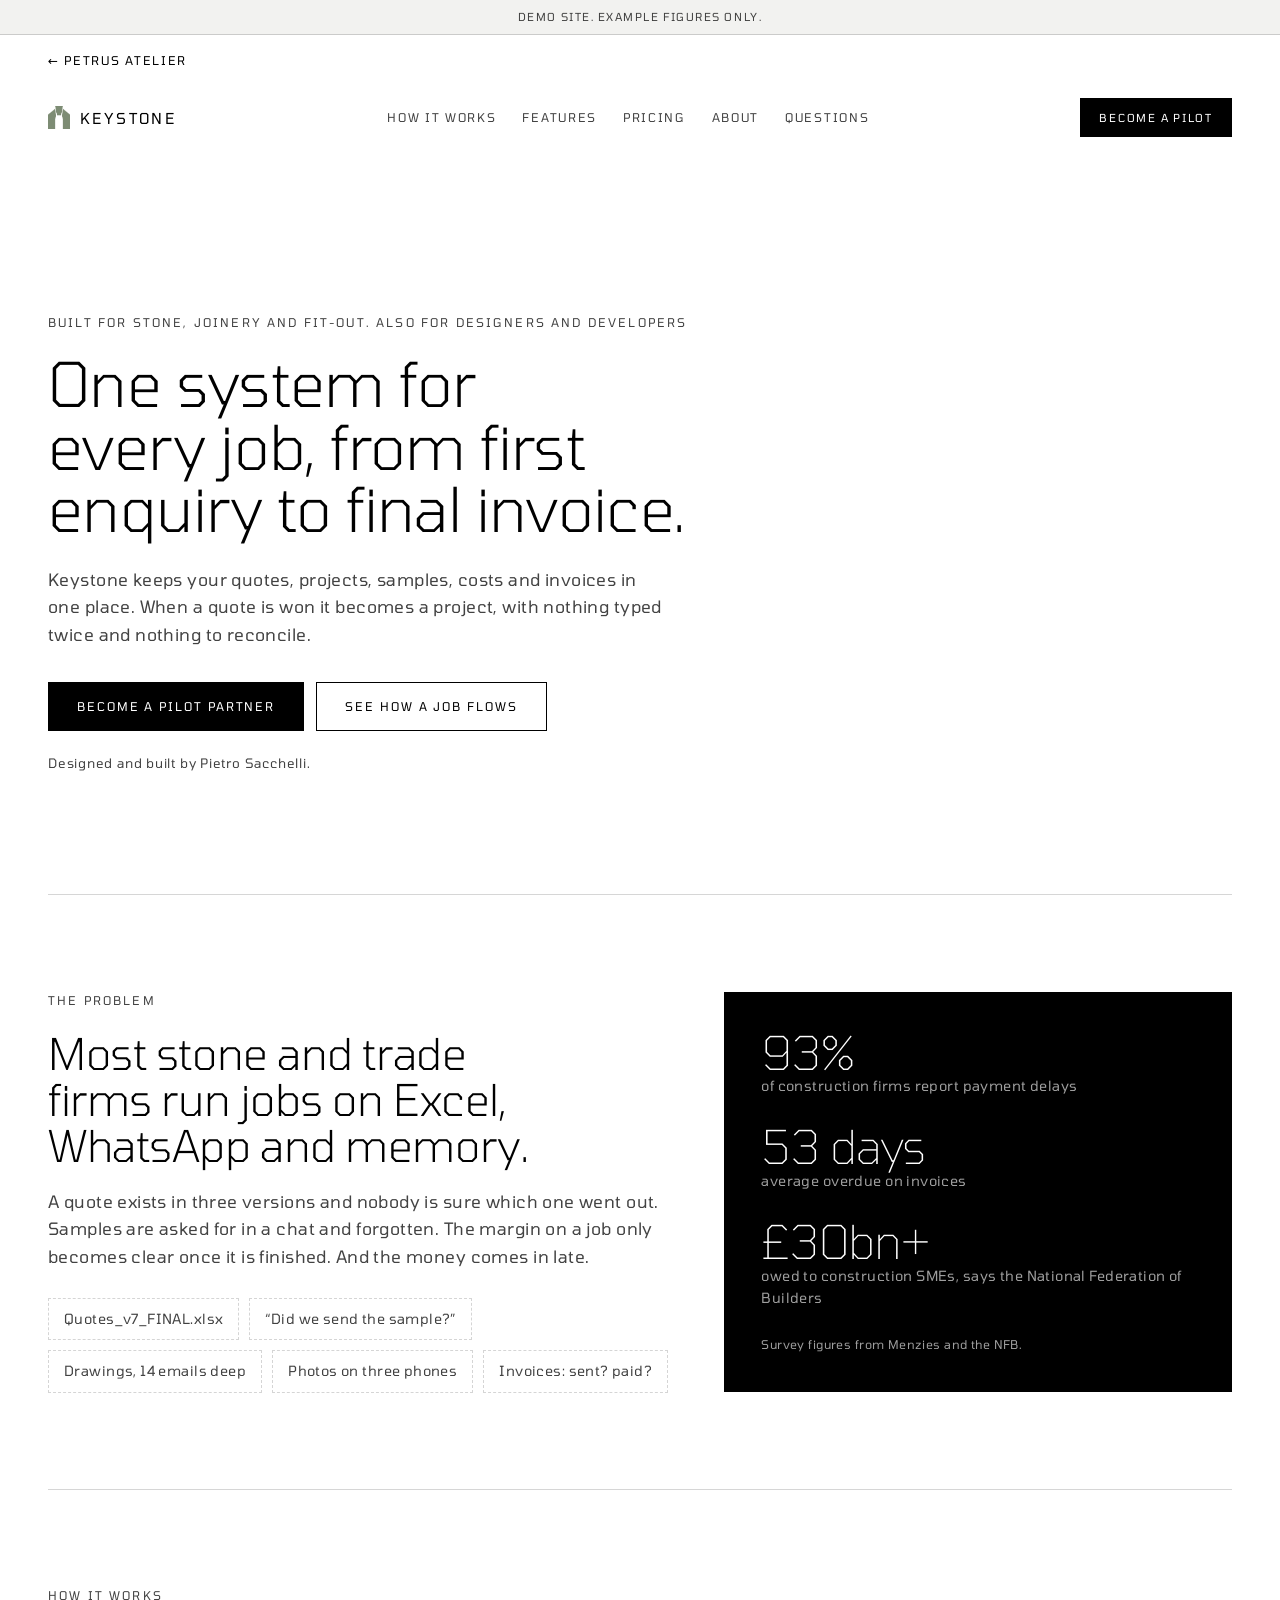
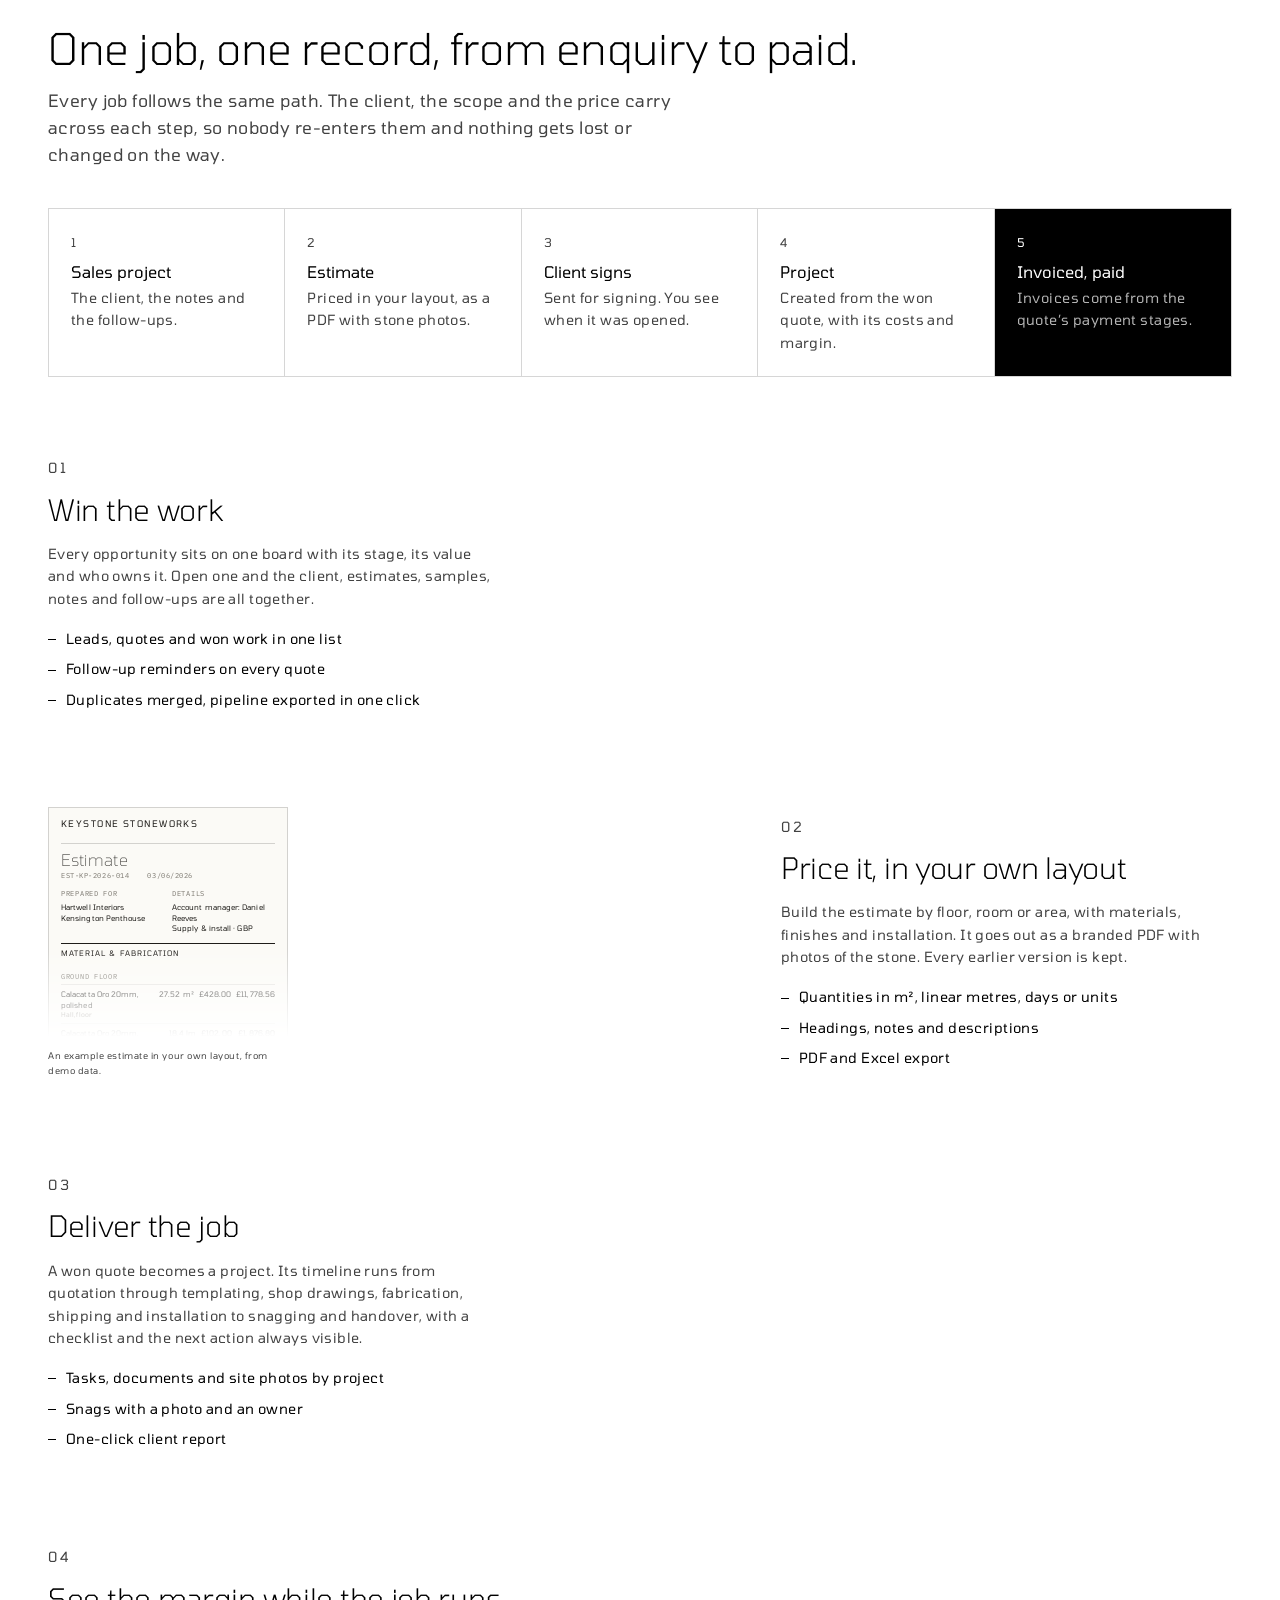
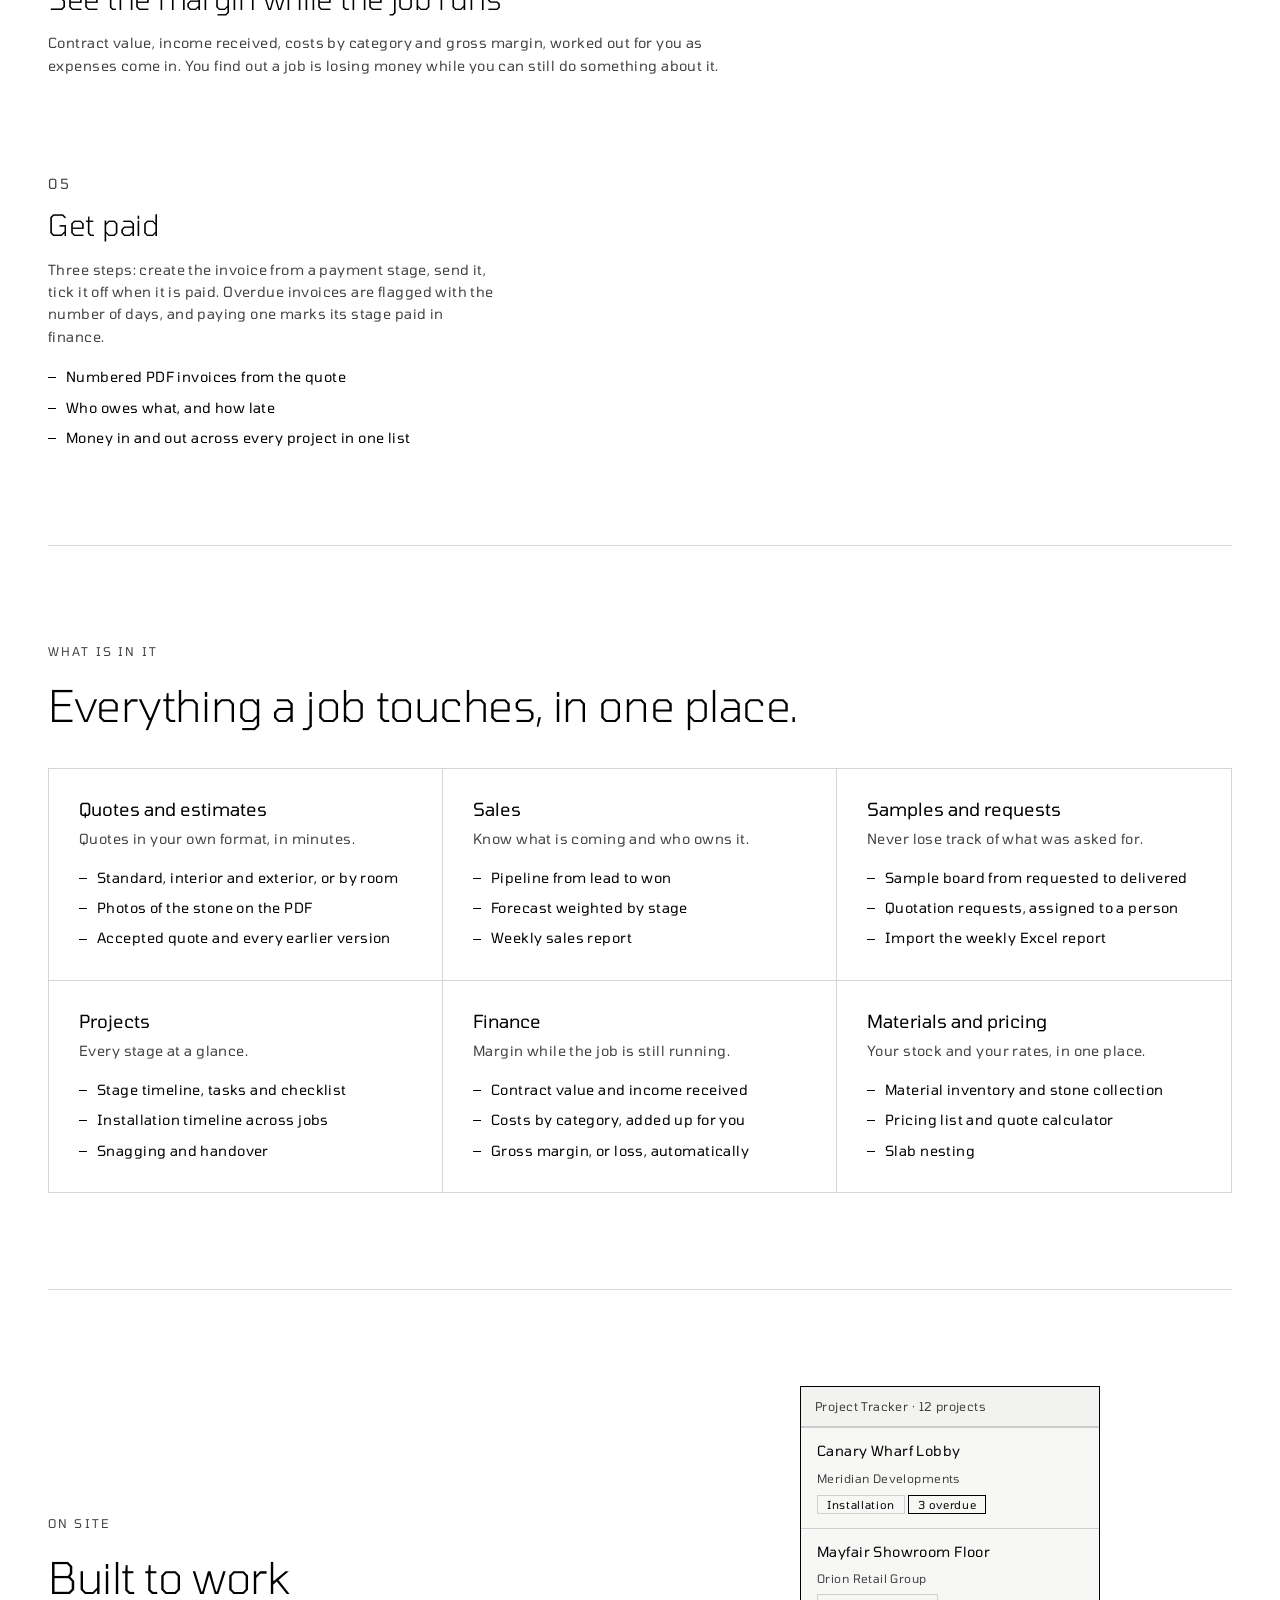
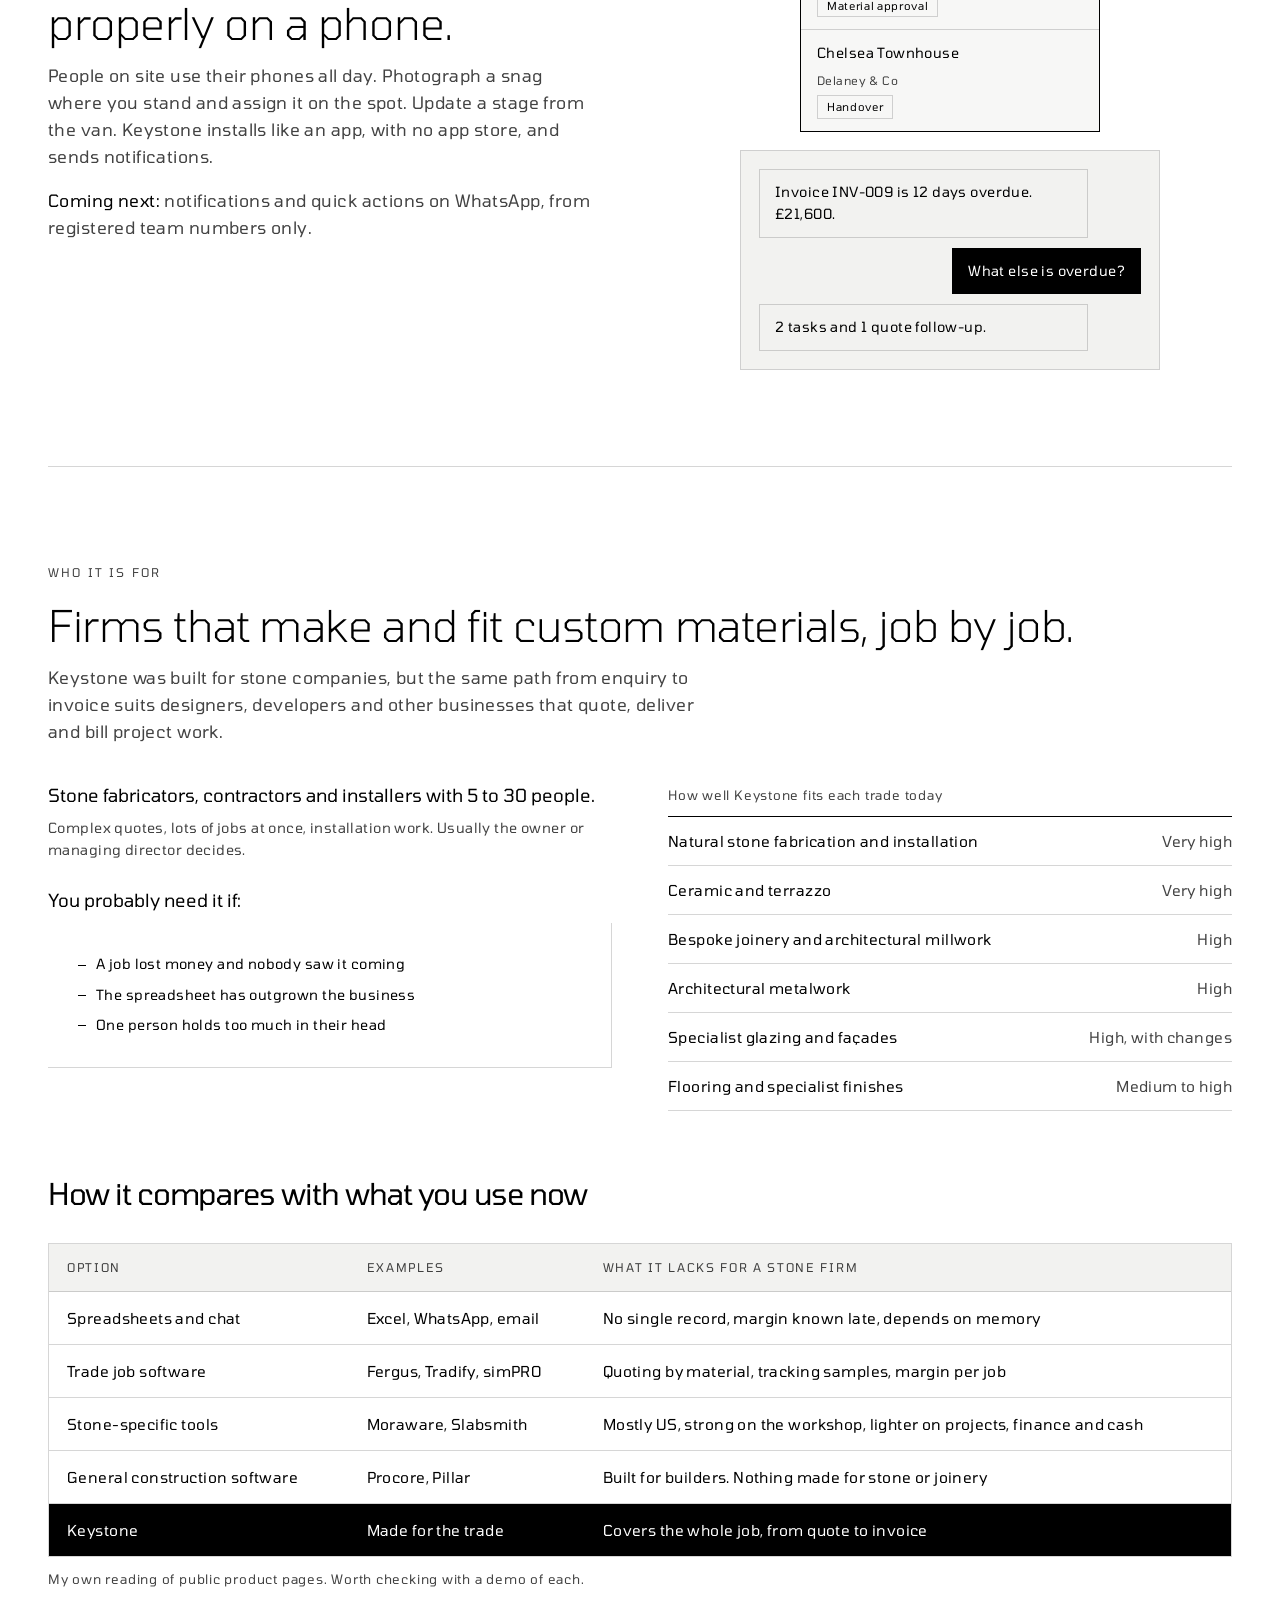
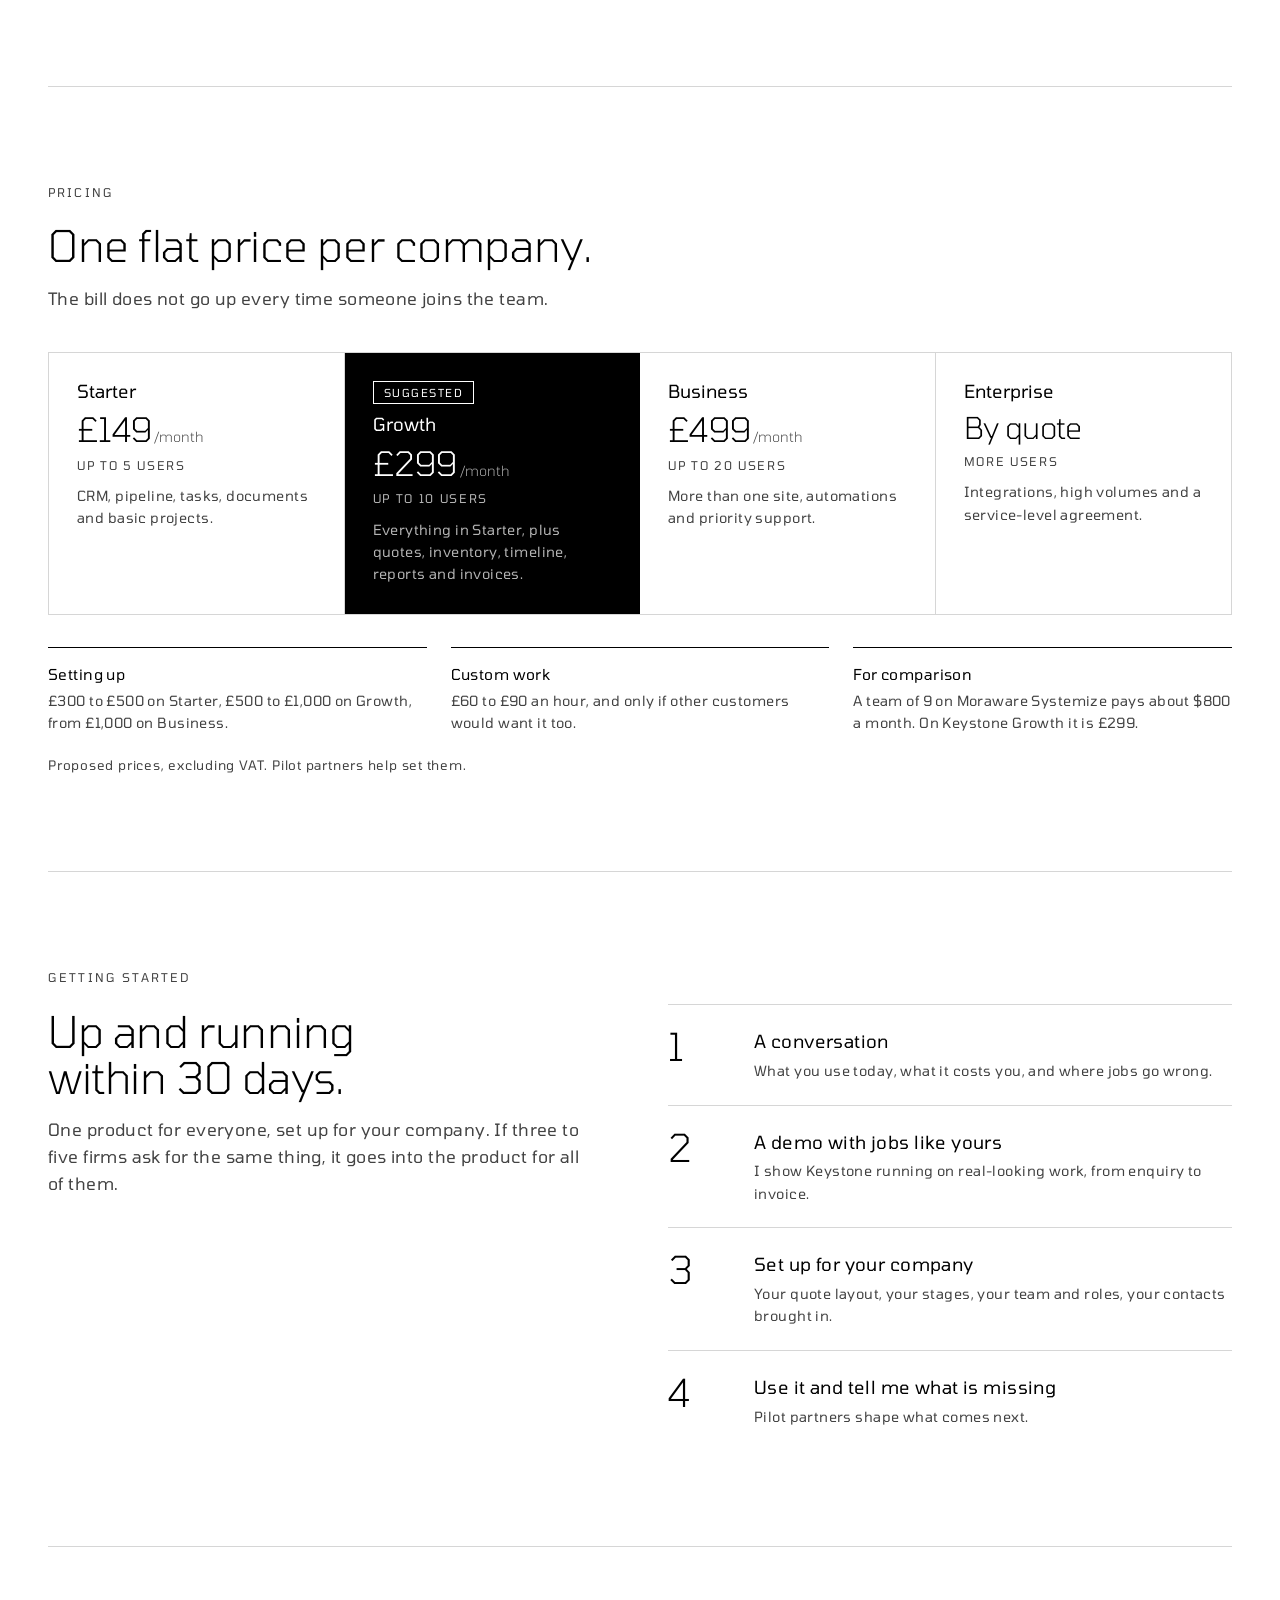
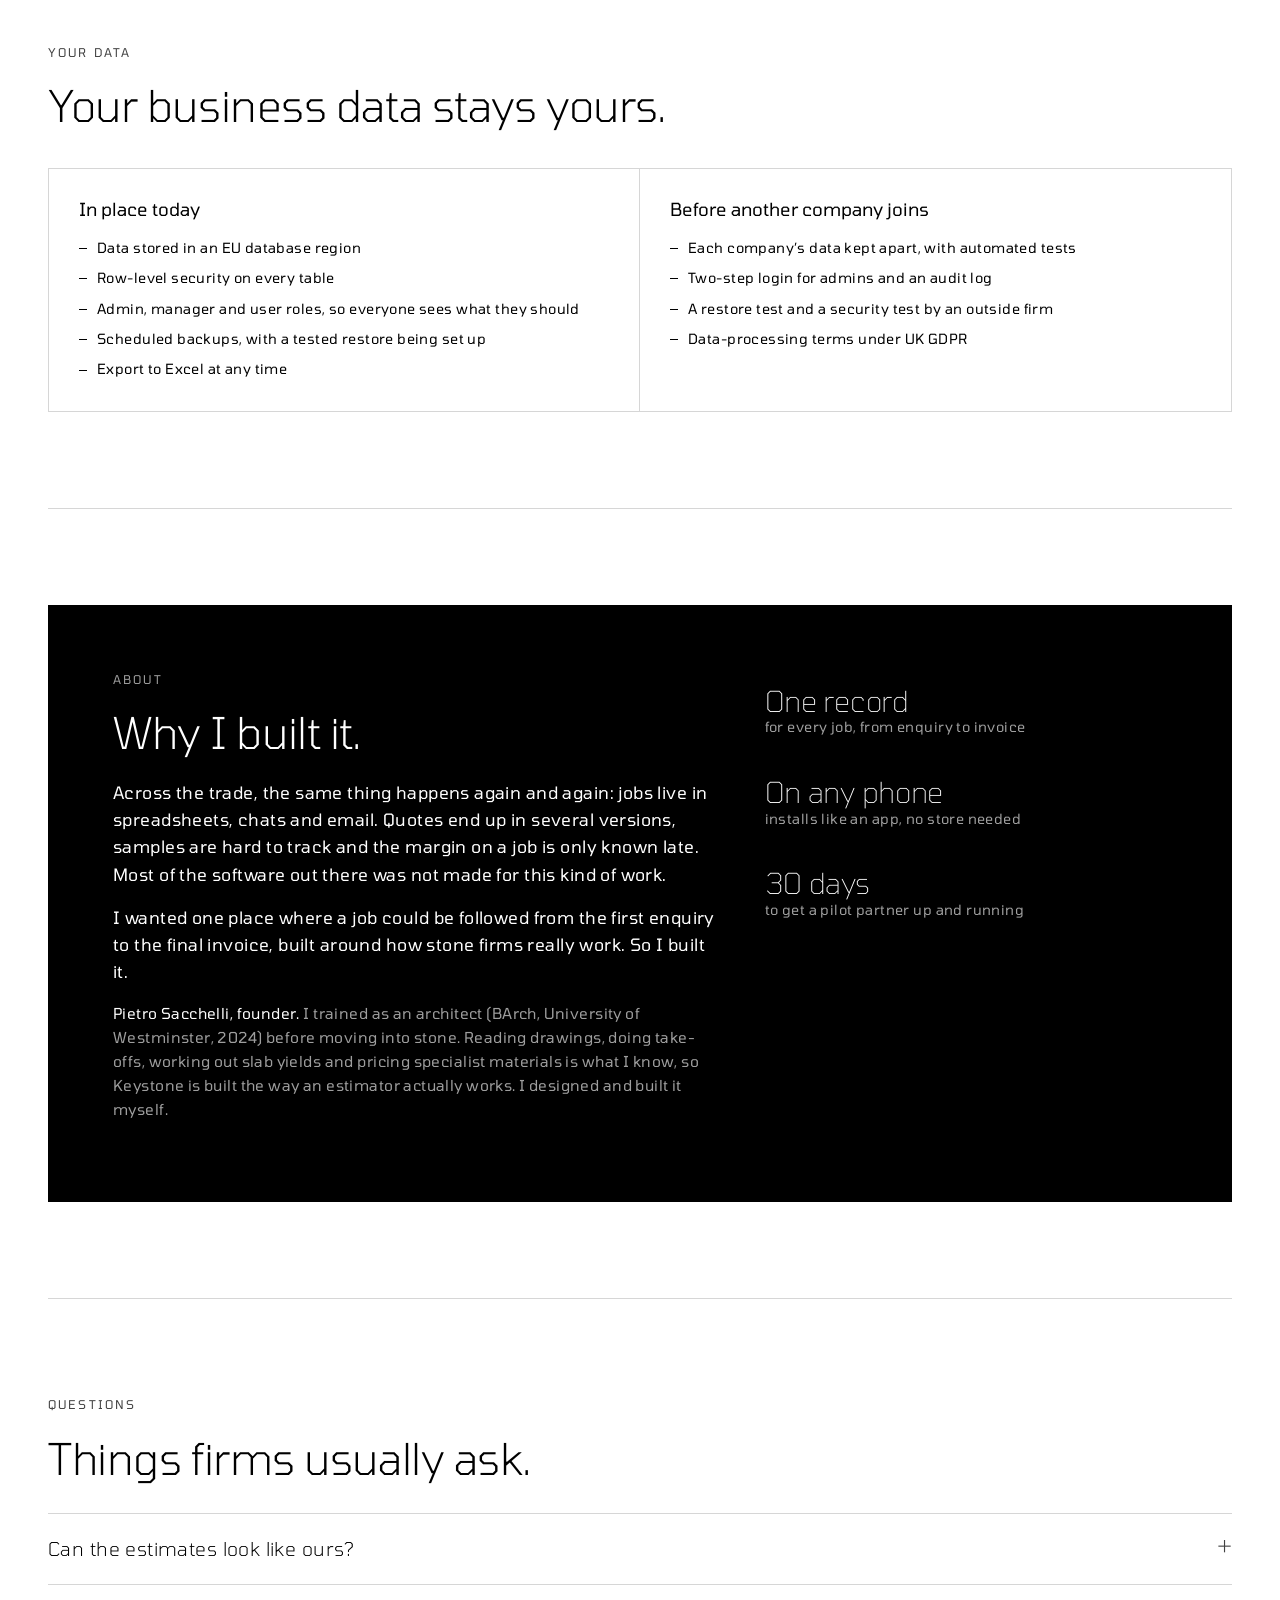
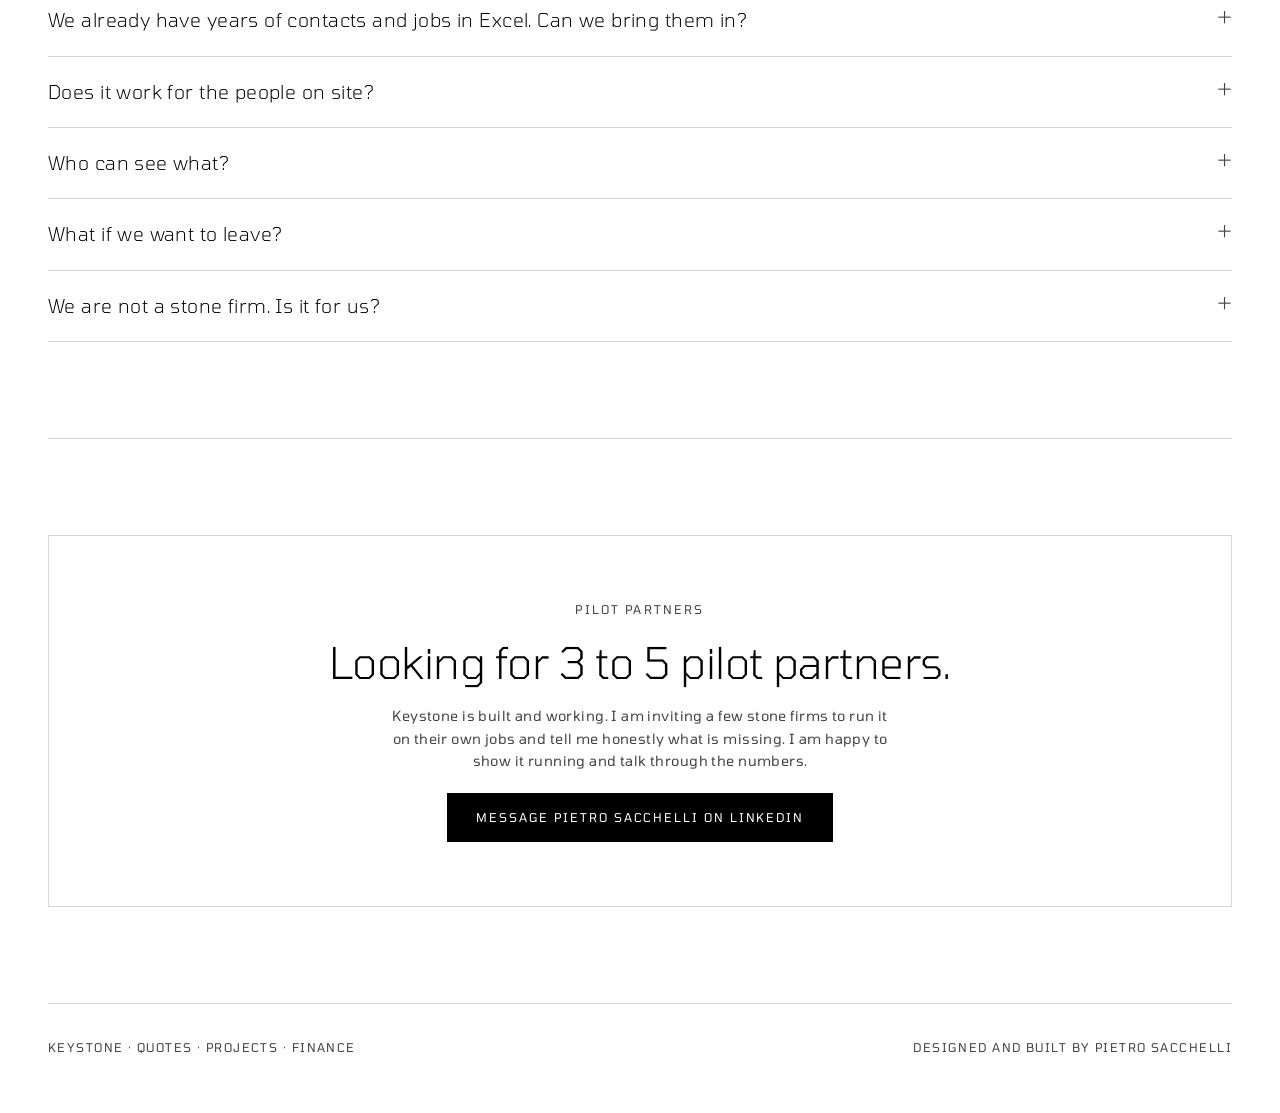
==== commit 35ab0462: "Heavier type on white areas Co-Authored-By: Claude Sonnet 5.5 <noreply@anthropic.com>" ====
--- a/keystone/index.html
+++ b/keystone/index.html
@@ -7,19 +7,19 @@
 <style>
 /* Keystone: white with black text, thin Tomorrow, square corners, white and grey only. Same look as PS Gallery and the Petrus Atelier hub. */
 :root{
-  --bg:#fff; --surface:#f7f7f6; --soft:#f2f2f0; --ink:#000; --mute:rgba(0,0,0,.62); --line:rgba(0,0,0,.16);
+  --bg:#fff; --surface:#f7f7f6; --soft:#f2f2f0; --ink:#000; --mute:rgba(0,0,0,.74); --line:rgba(0,0,0,.16);
   --gold:#bdbdbd; --dark:#000; --on-dark:#fff; --on-dark-mute:rgba(255,255,255,.62); --stone:#8a8a8a; --btn:#000; --on-btn:#fff;
   --font:Tomorrow,"Chakra Petch",system-ui,sans-serif; color-scheme:light;
 }
 *{box-sizing:border-box}
 html{scroll-behavior:smooth}
-body{background:var(--bg);color:var(--ink);font-family:var(--font);font-weight:300;font-size:17px;letter-spacing:.03em;line-height:1.6;padding-inline:0;padding-block:0;-webkit-font-smoothing:antialiased}
+body{background:var(--bg);color:var(--ink);font-family:var(--font);font-weight:400;font-size:17px;letter-spacing:.03em;line-height:1.6;padding-inline:0;padding-block:0;-webkit-font-smoothing:antialiased}
 .wrap{max-width:1280px;margin:0 auto;padding-inline:var(--gut)}
 a{color:inherit}
-h1,h2,h3{font-weight:200;letter-spacing:-.01em;text-wrap:balance;margin:0}
+h1,h2,h3{font-weight:300;letter-spacing:-.01em;text-wrap:balance;margin:0}
 h1{font-size:clamp(2.6rem,6.6vw,5.6rem);line-height:1.02}
 h2{font-size:clamp(2rem,4.6vw,3.8rem);line-height:1.06}
-h3{font-size:22px;line-height:1.2;font-weight:300;letter-spacing:0}
+h3{font-size:22px;line-height:1.2;font-weight:400;letter-spacing:0}
 b{font-weight:400}
 p{margin:0}
 .lede{font-size:clamp(17px,2vw,20px);color:var(--mute);max-width:60ch;text-wrap:pretty}
@@ -66,7 +66,7 @@
 .wrow{display:grid;grid-template-columns:.8fr 1.2fr;gap:56px;align-items:center}
 .wrow.flip{grid-template-columns:1.2fr .8fr}.wrow.flip .wtext{order:2}
 .wtext .num{font-size:14px;letter-spacing:.2em;color:var(--mute);font-weight:400}
-.wtext h3{font-size:clamp(1.7rem,3vw,2.4rem);margin:12px 0 16px;font-weight:200;letter-spacing:-.01em}
+.wtext h3{font-size:clamp(1.7rem,3vw,2.4rem);margin:12px 0 16px;font-weight:300;letter-spacing:-.01em}
 .wtext p{color:var(--mute)}
 .wtext ul{margin:18px 0 0;padding:0;list-style:none;display:grid;gap:8px;font-size:15px}
 .wtext li,.card li{padding-left:18px;position:relative}
@@ -102,7 +102,7 @@
 .plans{display:grid;grid-template-columns:repeat(4,1fr);gap:0;margin-top:40px;border:1px solid var(--line)}
 .plan{border-right:1px solid var(--line);padding:28px;display:flex;flex-direction:column;gap:10px;min-width:0}
 .plan:last-child{border-right:0}
-.plan .p{font-size:2.6rem;font-weight:200;letter-spacing:-.02em;line-height:1}
+.plan .p{font-size:2.6rem;font-weight:300;letter-spacing:-.02em;line-height:1}
 .plan .p small{font-size:14px;font-weight:300;color:var(--mute);letter-spacing:0}
 .plan .u{font-size:12px;letter-spacing:.14em;text-transform:uppercase;color:var(--mute)}
 .plan p{font-size:14px;color:var(--mute)}
@@ -113,7 +113,7 @@
 .notes b{display:block;color:var(--ink);font-size:15px;margin-bottom:4px}
 .steps{display:grid;gap:0;margin-top:36px;counter-reset:s}
 .steps div{display:grid;grid-template-columns:70px 1fr;gap:16px;padding:22px 0;border-top:1px solid var(--line)}
-.steps div::before{counter-increment:s;content:counter(s);font-size:2.4rem;font-weight:200;color:var(--ink);line-height:1}
+.steps div::before{counter-increment:s;content:counter(s);font-size:2.4rem;font-weight:300;color:var(--ink);line-height:1}
 .steps b{display:block;font-size:18px;margin-bottom:4px}
 .steps p{color:var(--mute)}
 .data{display:grid;grid-template-columns:1fr 1fr;gap:0;margin-top:40px;border:1px solid var(--line)}
@@ -130,7 +130,7 @@
 details:last-child{border-bottom:1px solid var(--line)}
 summary{cursor:pointer;font-weight:300;font-size:19px;list-style:none;display:flex;justify-content:space-between;gap:16px}
 summary::-webkit-details-marker{display:none}
-summary::after{content:"+";color:var(--mute);font-weight:200;font-size:24px;line-height:1}
+summary::after{content:"+";color:var(--mute);font-weight:300;font-size:24px;line-height:1}
 details[open] summary::after{content:"–"}
 details p{margin-top:10px;color:var(--mute);max-width:70ch}
 .faq{margin-top:32px}
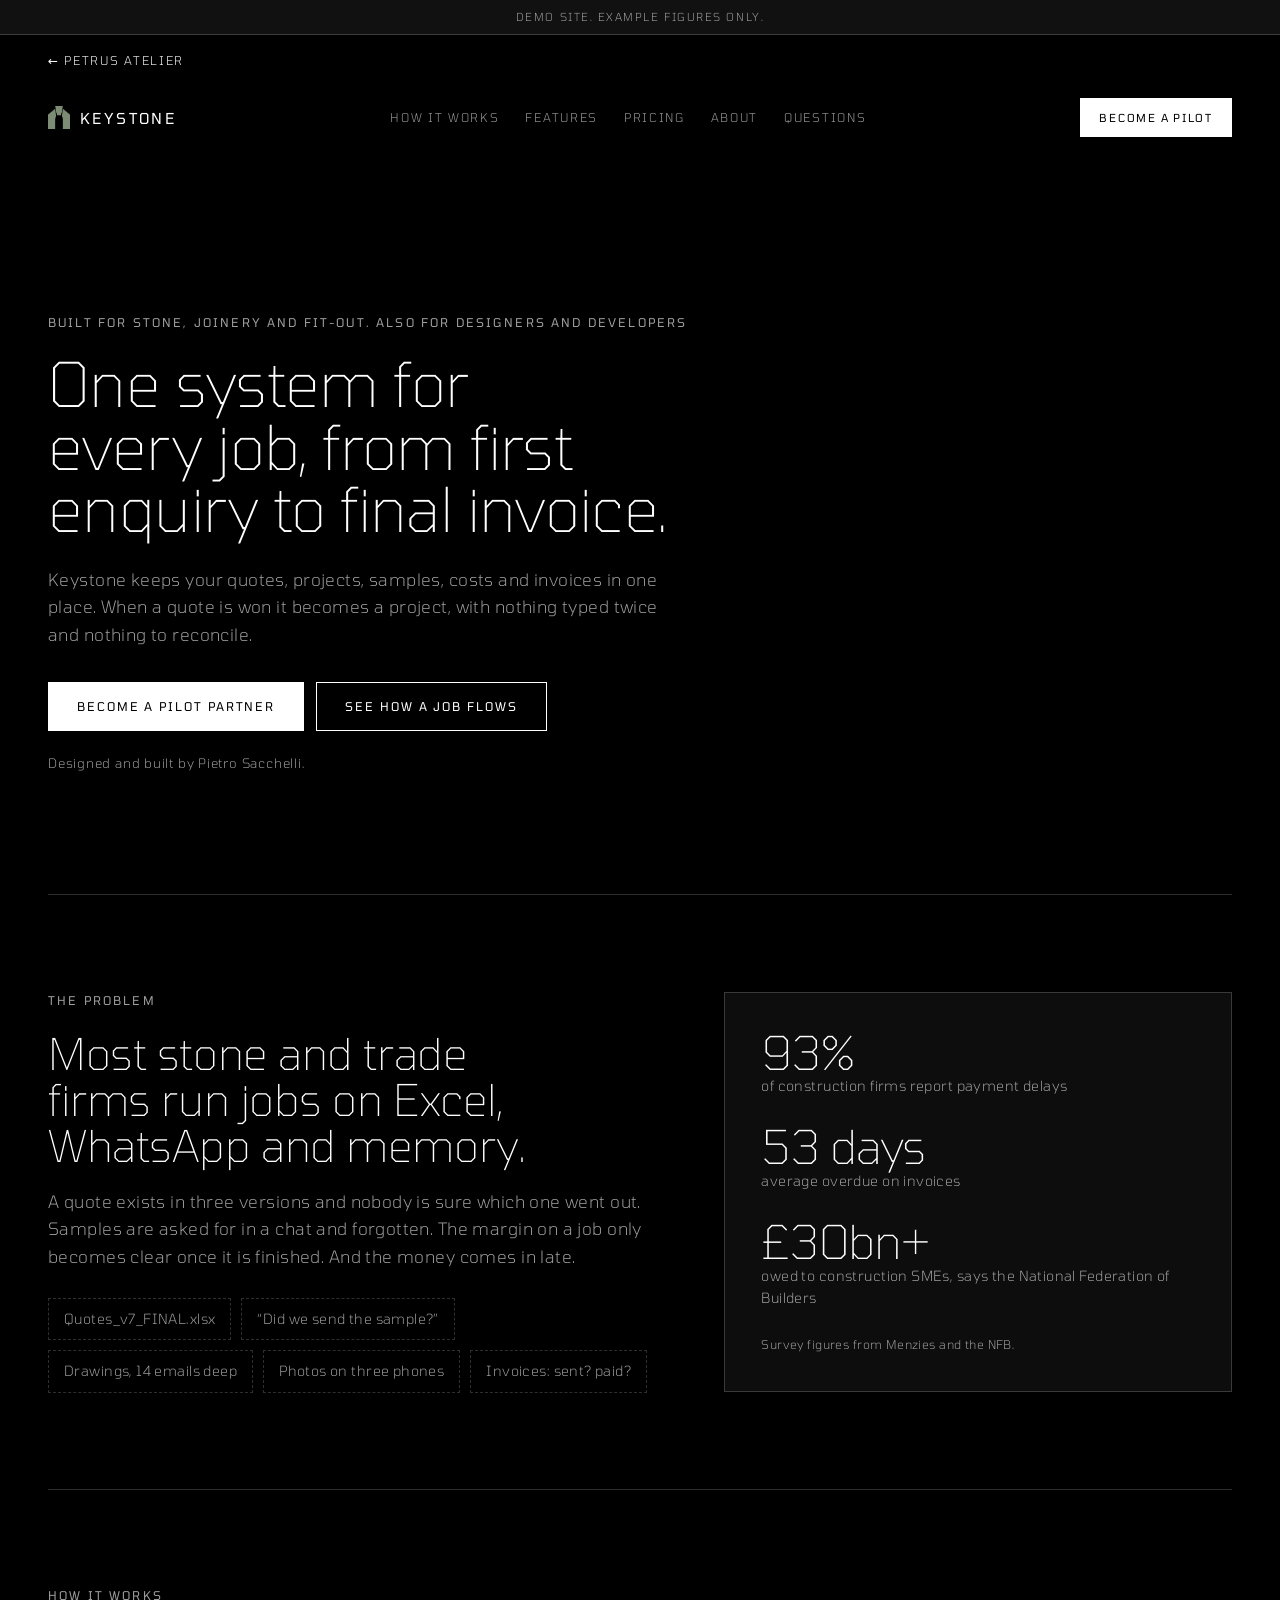
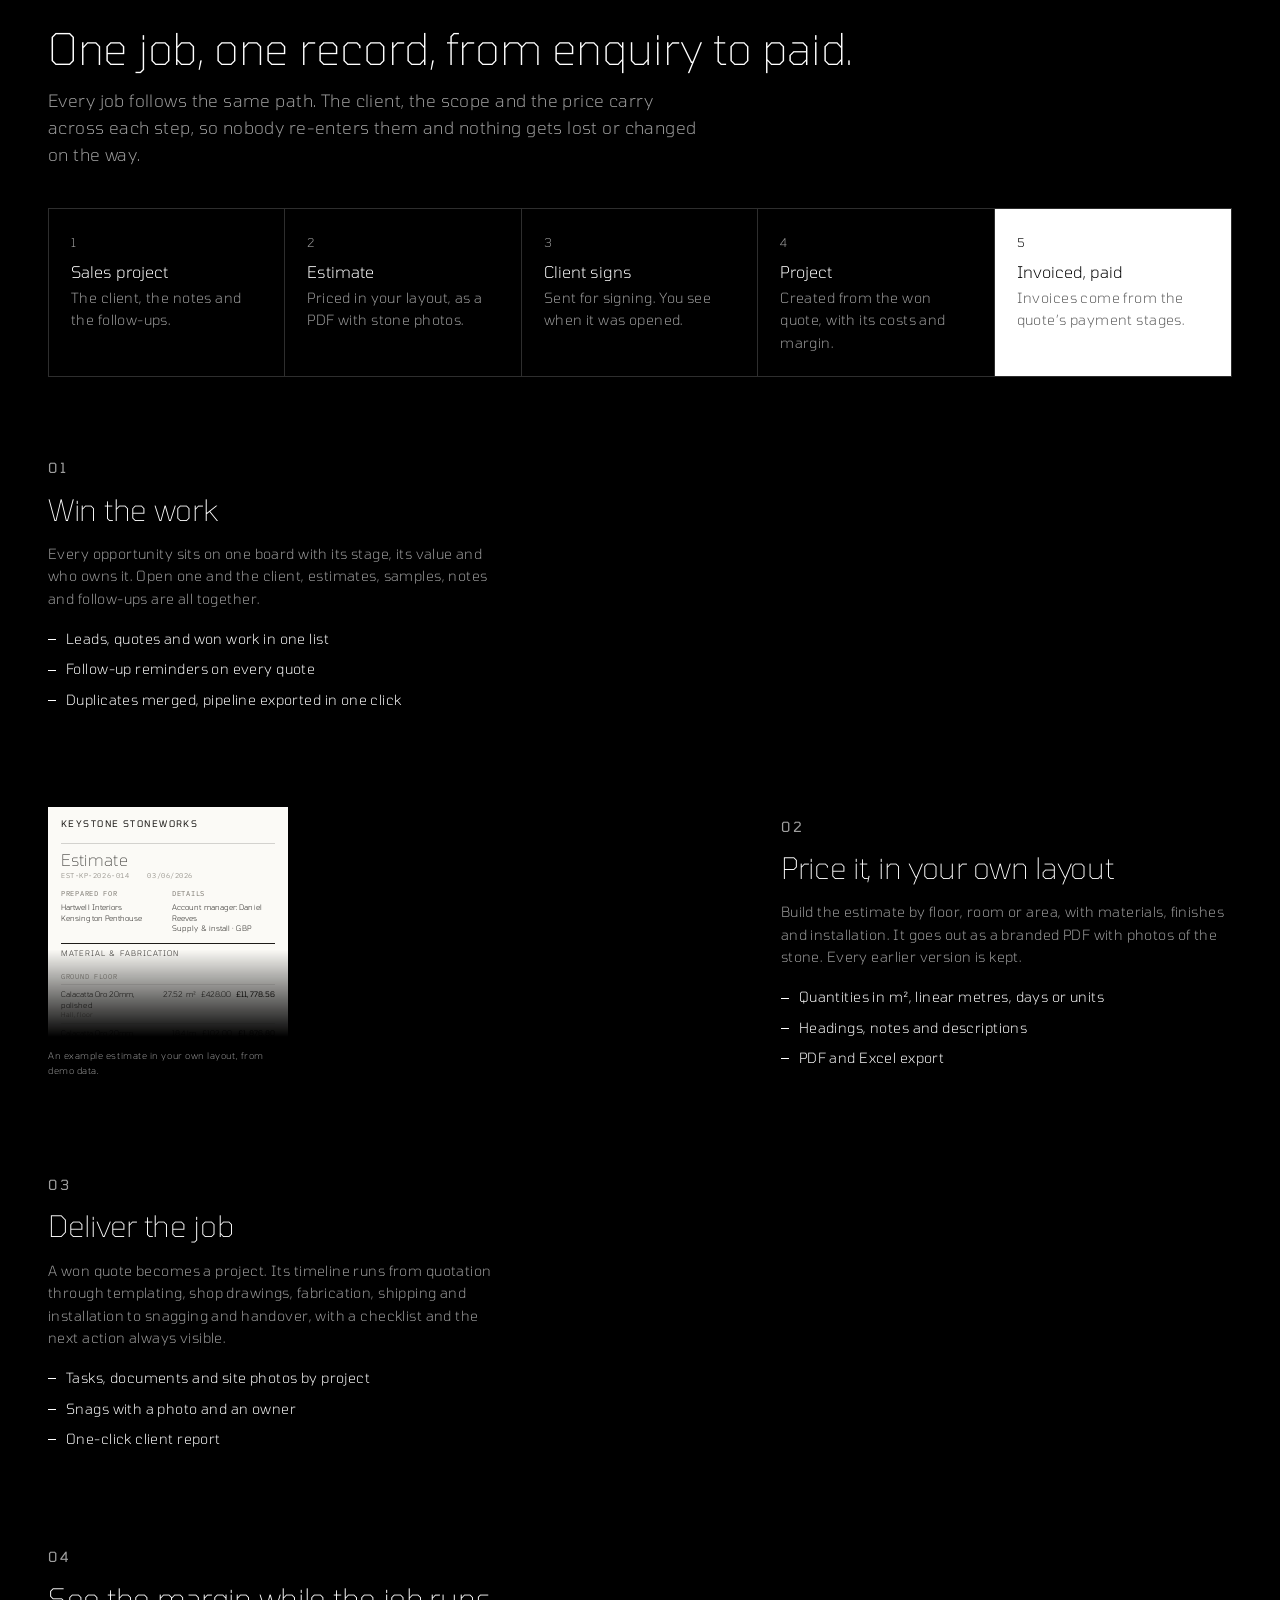
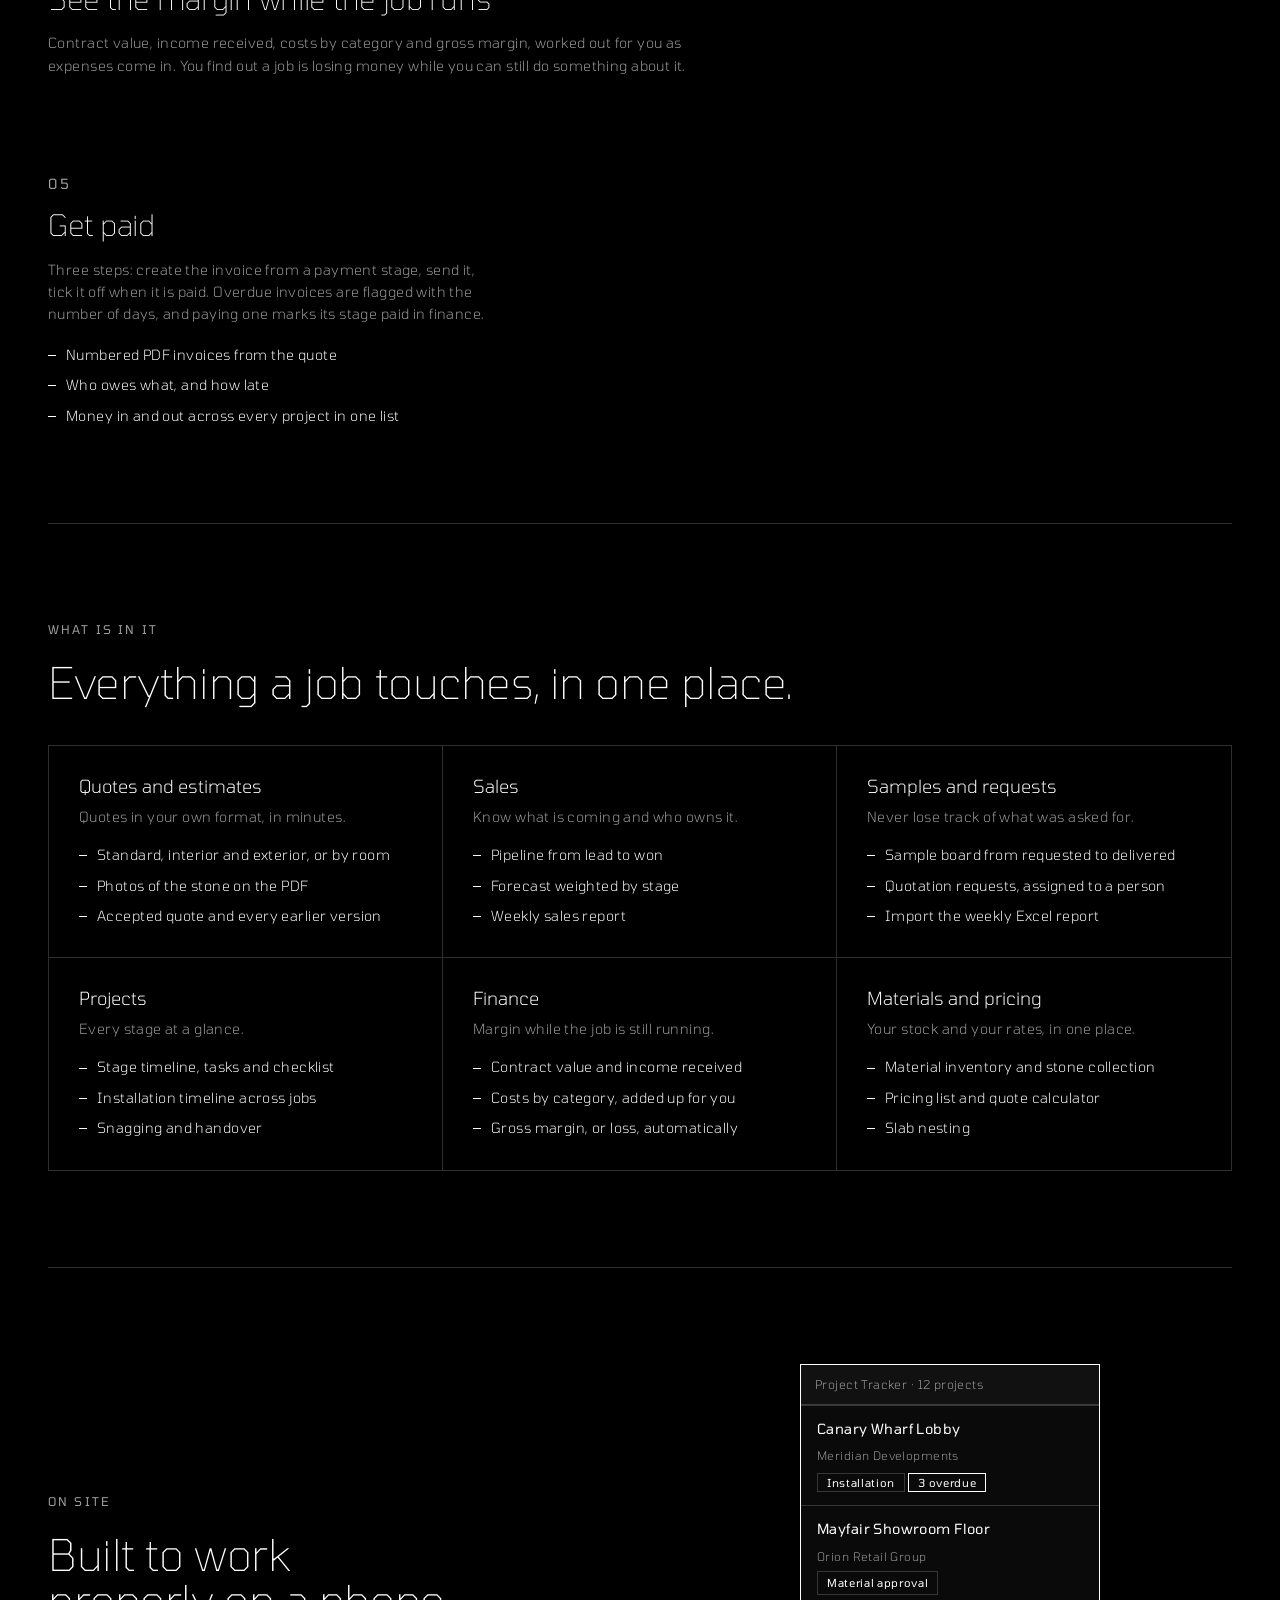
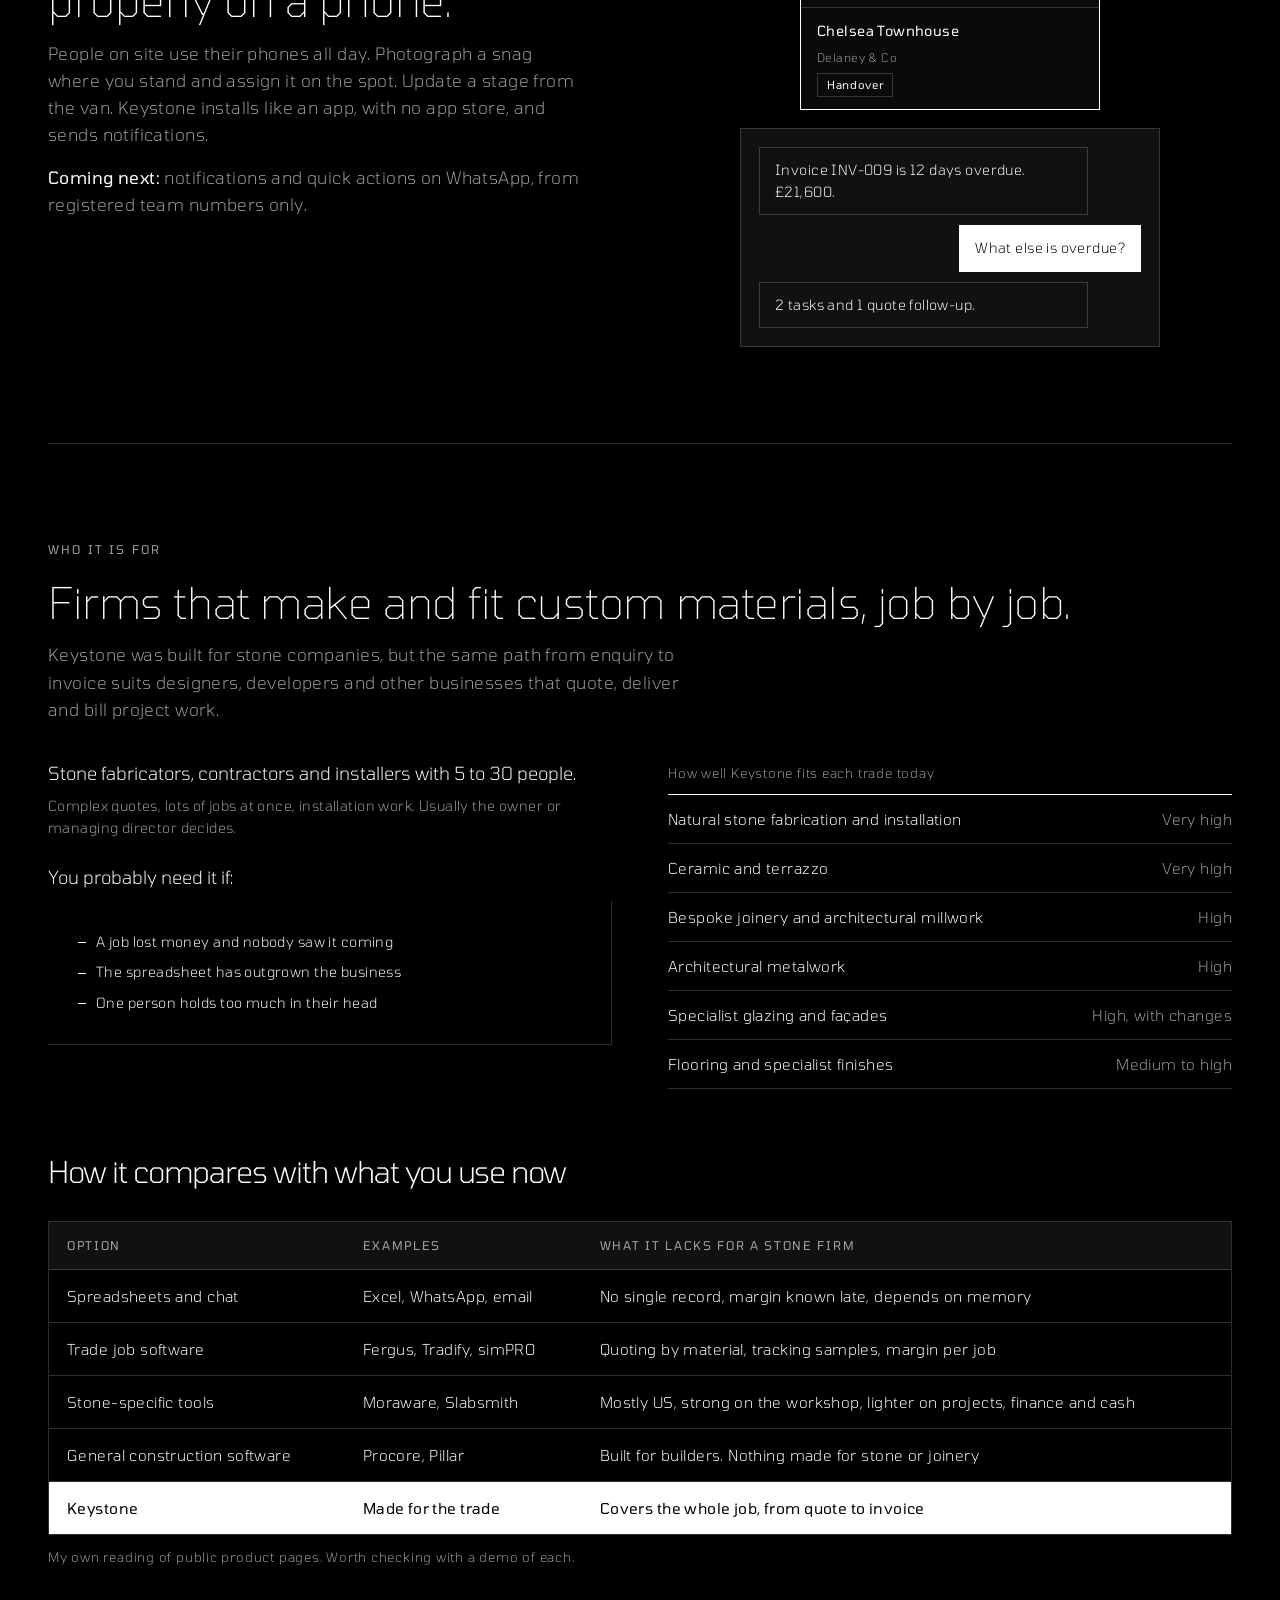
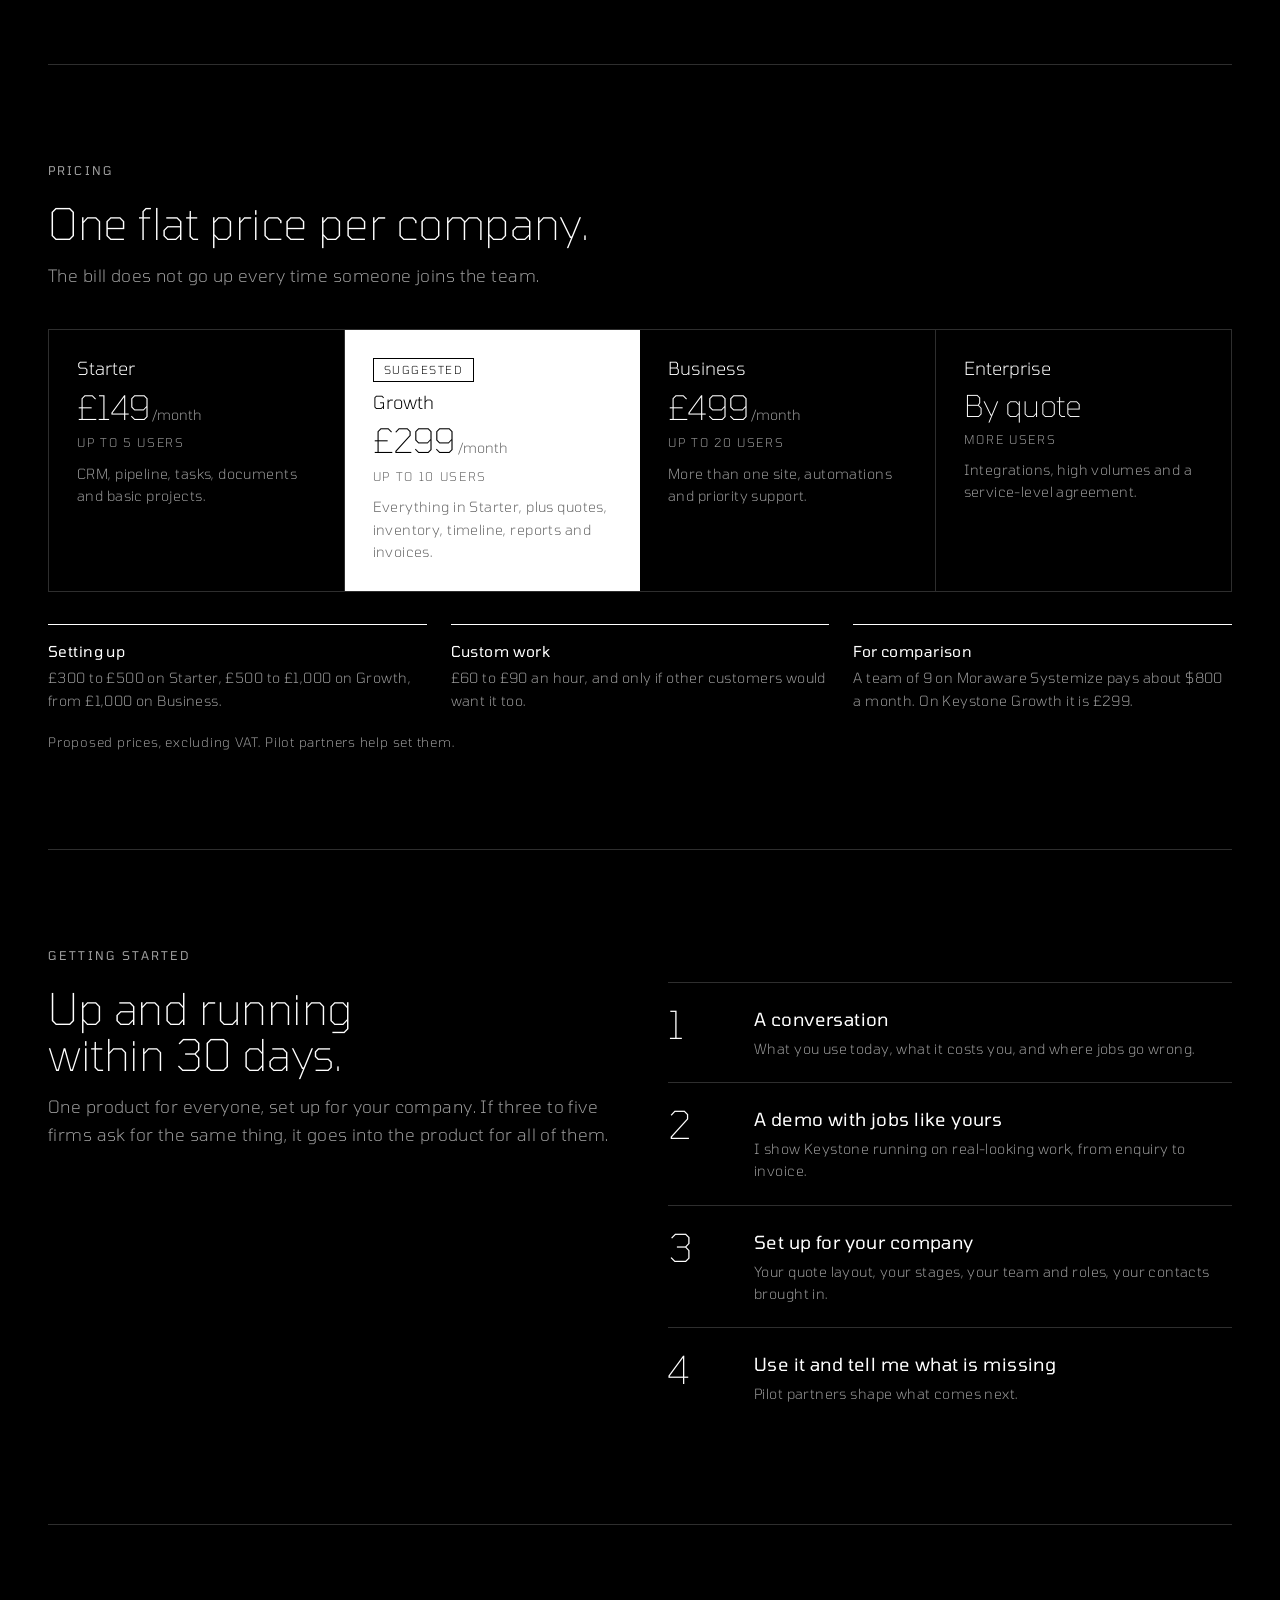
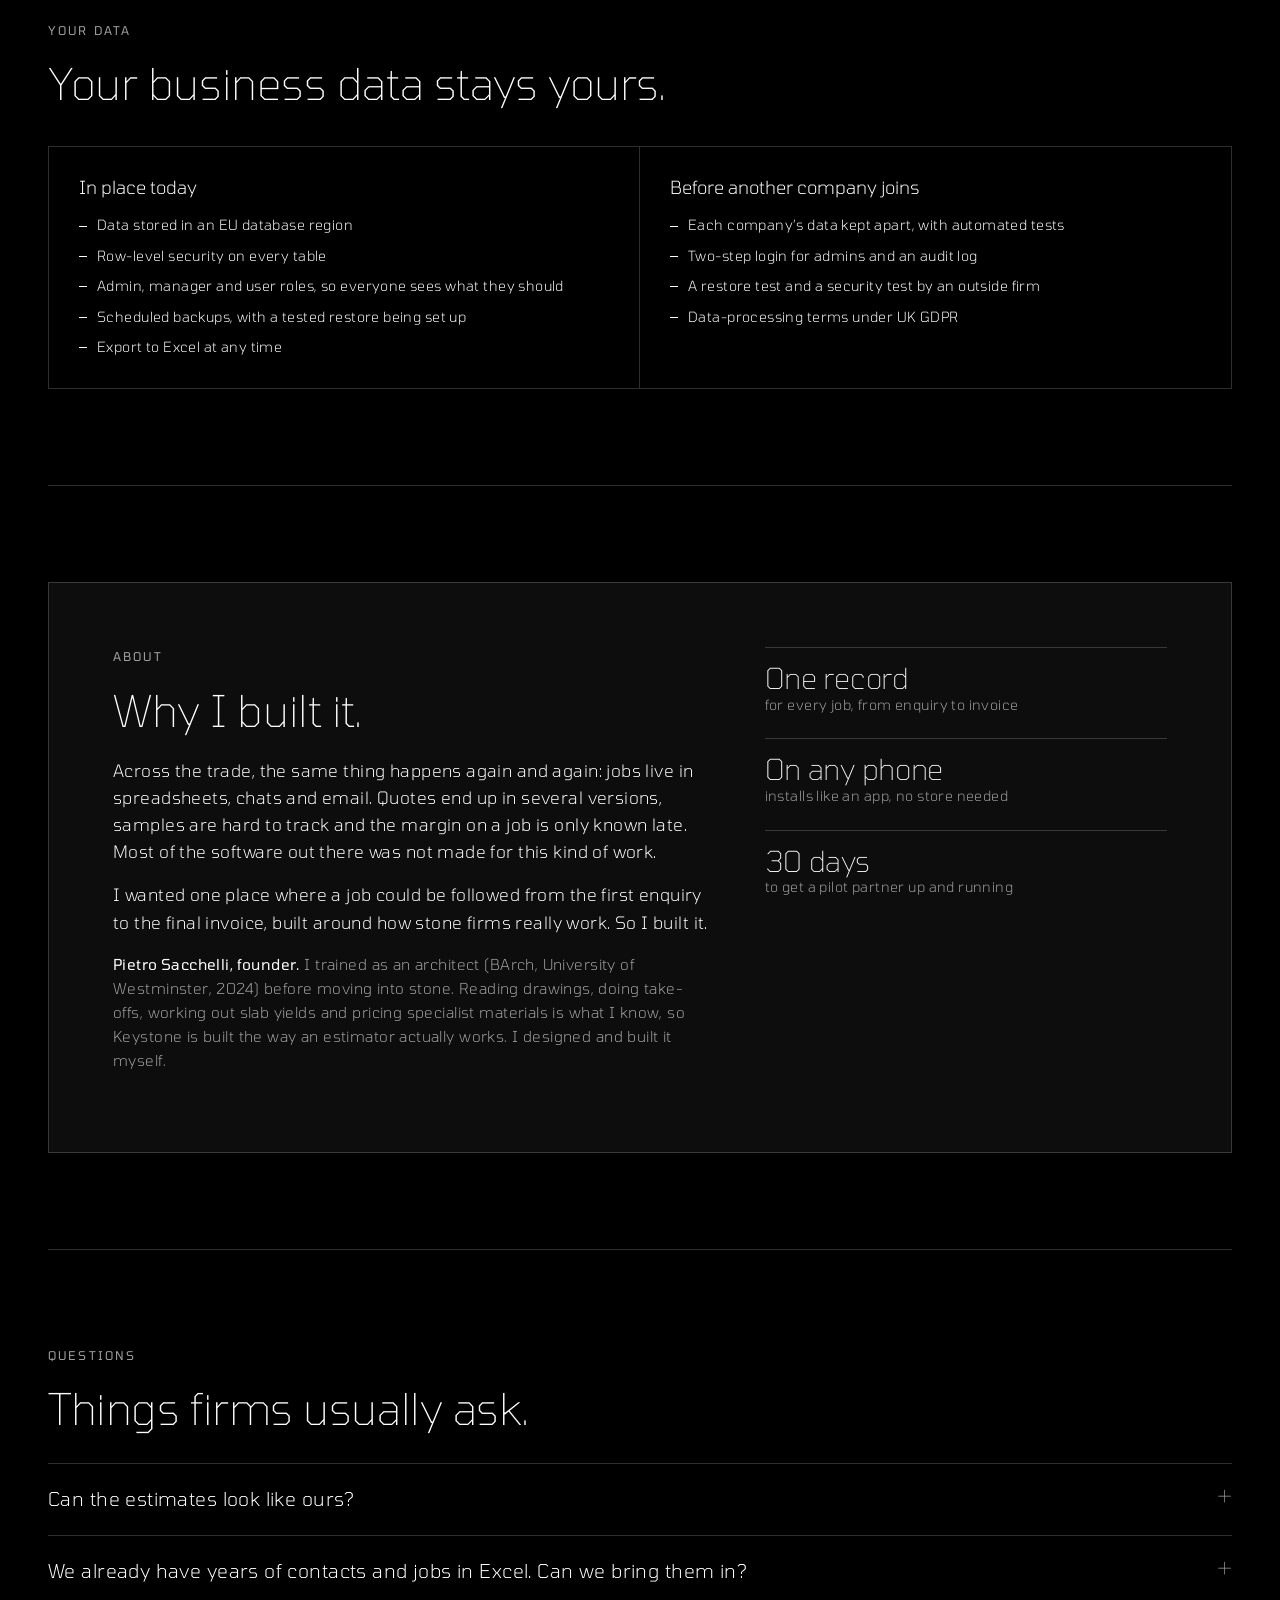
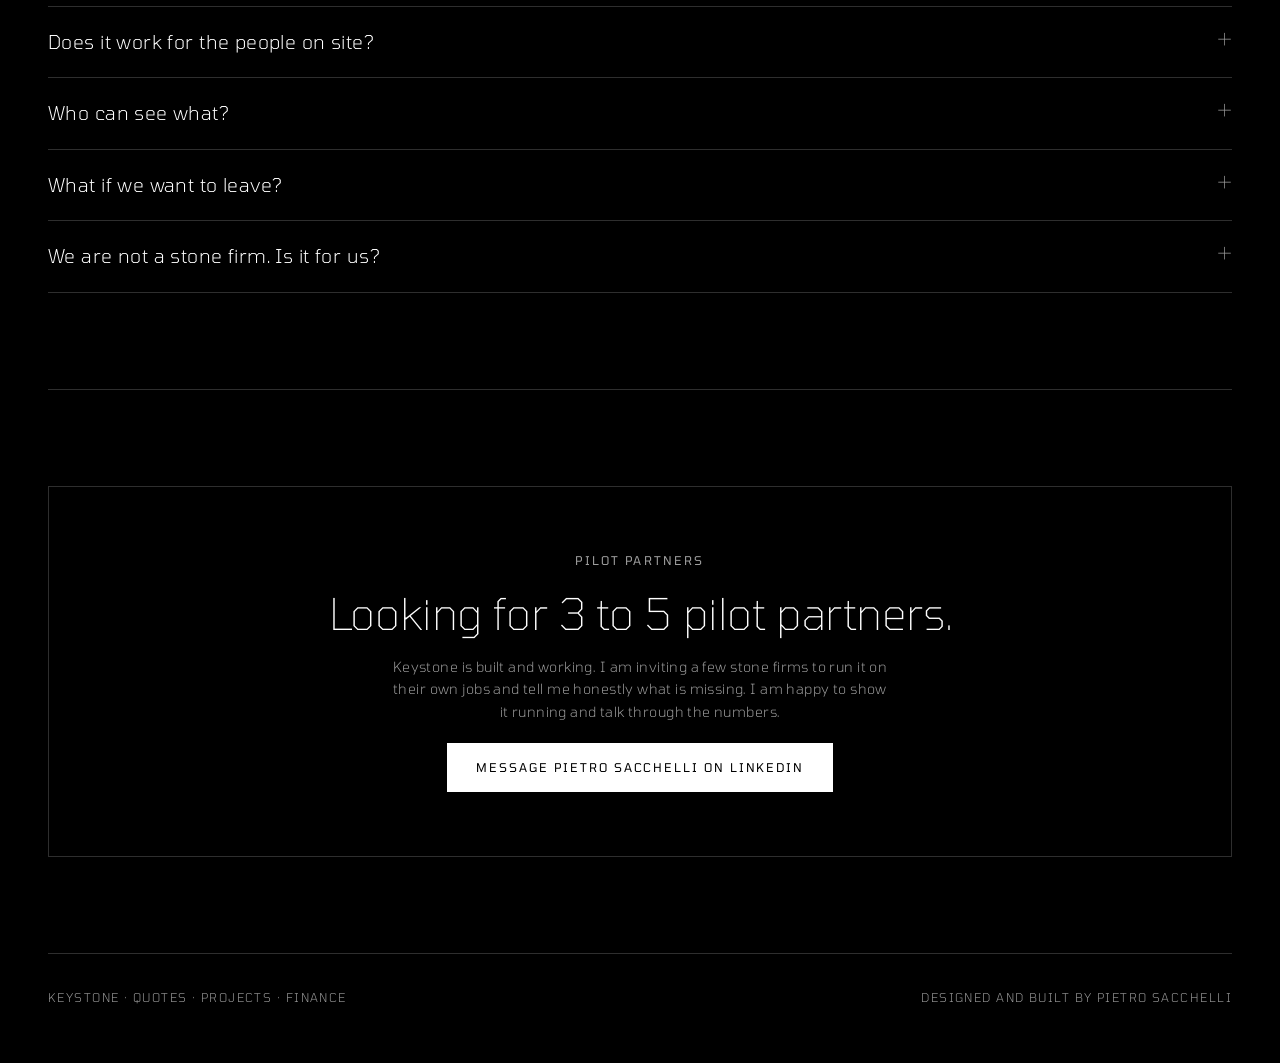
==== commit c6c0b662: "Everything black again Co-Authored-By: Claude Sonnet 5.5 <noreply@anthropic.com>" ====
--- a/keystone/index.html
+++ b/keystone/index.html
@@ -5,28 +5,28 @@
 <link rel="preconnect" href="https://fonts.googleapis.com"><link rel="preconnect" href="https://fonts.gstatic.com" crossorigin>
 <link rel="stylesheet" href="https://fonts.googleapis.com/css2?family=Tomorrow:wght@200;300;400&family=IBM+Plex+Mono:wght@400&display=swap">
 <style>
-/* Keystone: white with black text, thin Tomorrow, square corners, white and grey only. Same look as PS Gallery and the Petrus Atelier hub. */
+/* Keystone: black, thin Tomorrow, square corners, white and grey only. Same look as PS Gallery and the Petrus Atelier hub. */
 :root{
-  --bg:#fff; --surface:#f7f7f6; --soft:#f2f2f0; --ink:#000; --mute:rgba(0,0,0,.74); --line:rgba(0,0,0,.16);
-  --gold:#bdbdbd; --dark:#000; --on-dark:#fff; --on-dark-mute:rgba(255,255,255,.62); --stone:#8a8a8a; --btn:#000; --on-btn:#fff;
-  --font:Tomorrow,"Chakra Petch",system-ui,sans-serif; color-scheme:light;
+  --bg:#000; --surface:#0a0a0a; --soft:#111; --ink:#fff; --mute:rgba(255,255,255,.62); --line:rgba(255,255,255,.18);
+  --gold:#bdbdbd; --dark:#0d0d0d; --on-dark:#fff; --on-dark-mute:rgba(255,255,255,.62); --stone:#8a8a8a; --btn:#fff; --on-btn:#000;
+  --font:Tomorrow,"Chakra Petch",system-ui,sans-serif; color-scheme:dark;
 }
 *{box-sizing:border-box}
 html{scroll-behavior:smooth}
-body{background:var(--bg);color:var(--ink);font-family:var(--font);font-weight:400;font-size:17px;letter-spacing:.03em;line-height:1.6;padding-inline:0;padding-block:0;-webkit-font-smoothing:antialiased}
+body{background:var(--bg);color:var(--ink);font-family:var(--font);font-weight:300;font-size:17px;letter-spacing:.03em;line-height:1.6;padding-inline:0;padding-block:0;-webkit-font-smoothing:antialiased}
 .wrap{max-width:1280px;margin:0 auto;padding-inline:var(--gut)}
 a{color:inherit}
-h1,h2,h3{font-weight:300;letter-spacing:-.01em;text-wrap:balance;margin:0}
+h1,h2,h3{font-weight:200;letter-spacing:-.01em;text-wrap:balance;margin:0}
 h1{font-size:clamp(2.6rem,6.6vw,5.6rem);line-height:1.02}
 h2{font-size:clamp(2rem,4.6vw,3.8rem);line-height:1.06}
-h3{font-size:22px;line-height:1.2;font-weight:400;letter-spacing:0}
+h3{font-size:22px;line-height:1.2;font-weight:300;letter-spacing:0}
 b{font-weight:400}
 p{margin:0}
 .lede{font-size:clamp(17px,2vw,20px);color:var(--mute);max-width:60ch;text-wrap:pretty}
 .muted{color:var(--mute)}
 .small{font-size:13px;color:var(--mute);letter-spacing:.06em}
 .eyebrow{font-size:12px;letter-spacing:.18em;text-transform:uppercase;color:var(--mute);font-weight:400;margin-bottom:20px}
-.site{position:sticky;top:0;z-index:50;background:rgba(255,255,255,.96);backdrop-filter:blur(8px)}
+.site{position:sticky;top:0;z-index:50;background:rgba(0,0,0,.96);backdrop-filter:blur(8px)}
 .topbar{padding-top:6px;font-size:12px;letter-spacing:.14em;text-transform:uppercase}
 .topbar a{display:inline-flex;align-items:center;gap:8px;padding:10px 0;text-decoration:none;color:var(--ink)}.topbar a:hover{text-decoration:underline;text-underline-offset:5px}
 nav{display:flex;align-items:center;justify-content:space-between;gap:16px;padding-block:18px 22px;flex-wrap:wrap}
@@ -61,12 +61,12 @@
 .fstep i{font-style:normal;font-size:12px;letter-spacing:.14em;color:var(--mute)}
 .fstep h3{font-size:19px;margin:8px 0 6px}
 .fstep p{font-size:14px;color:var(--mute)}
-.fstep.end{background:var(--ink)}.fstep.end h3,.fstep.end i{color:var(--on-btn)}.fstep.end p{color:rgba(255,255,255,.7)}
+.fstep.end{background:var(--ink)}.fstep.end h3,.fstep.end i{color:var(--on-btn)}.fstep.end p{color:rgba(0,0,0,.65)}
 .walk{display:grid;gap:96px;margin-top:80px}
 .wrow{display:grid;grid-template-columns:.8fr 1.2fr;gap:56px;align-items:center}
 .wrow.flip{grid-template-columns:1.2fr .8fr}.wrow.flip .wtext{order:2}
 .wtext .num{font-size:14px;letter-spacing:.2em;color:var(--mute);font-weight:400}
-.wtext h3{font-size:clamp(1.7rem,3vw,2.4rem);margin:12px 0 16px;font-weight:300;letter-spacing:-.01em}
+.wtext h3{font-size:clamp(1.7rem,3vw,2.4rem);margin:12px 0 16px;font-weight:200;letter-spacing:-.01em}
 .wtext p{color:var(--mute)}
 .wtext ul{margin:18px 0 0;padding:0;list-style:none;display:grid;gap:8px;font-size:15px}
 .wtext li,.card li{padding-left:18px;position:relative}
@@ -102,18 +102,18 @@
 .plans{display:grid;grid-template-columns:repeat(4,1fr);gap:0;margin-top:40px;border:1px solid var(--line)}
 .plan{border-right:1px solid var(--line);padding:28px;display:flex;flex-direction:column;gap:10px;min-width:0}
 .plan:last-child{border-right:0}
-.plan .p{font-size:2.6rem;font-weight:300;letter-spacing:-.02em;line-height:1}
+.plan .p{font-size:2.6rem;font-weight:200;letter-spacing:-.02em;line-height:1}
 .plan .p small{font-size:14px;font-weight:300;color:var(--mute);letter-spacing:0}
 .plan .u{font-size:12px;letter-spacing:.14em;text-transform:uppercase;color:var(--mute)}
 .plan p{font-size:14px;color:var(--mute)}
-.plan.pick{background:var(--ink);color:var(--on-btn)}.plan.pick p,.plan.pick .u,.plan.pick .p small{color:rgba(255,255,255,.7)}
+.plan.pick{background:var(--ink);color:var(--on-btn)}.plan.pick p,.plan.pick .u,.plan.pick .p small{color:rgba(0,0,0,.62)}
 .badge{align-self:flex-start;font-size:11px;letter-spacing:.14em;text-transform:uppercase;padding:2px 10px;border:1px solid var(--on-btn);color:var(--on-btn)}
 .notes{display:grid;grid-template-columns:repeat(3,1fr);gap:24px;margin-top:32px}
 .notes div{border-top:1px solid var(--ink);padding-top:14px;font-size:14px;color:var(--mute)}
 .notes b{display:block;color:var(--ink);font-size:15px;margin-bottom:4px}
 .steps{display:grid;gap:0;margin-top:36px;counter-reset:s}
 .steps div{display:grid;grid-template-columns:70px 1fr;gap:16px;padding:22px 0;border-top:1px solid var(--line)}
-.steps div::before{counter-increment:s;content:counter(s);font-size:2.4rem;font-weight:300;color:var(--ink);line-height:1}
+.steps div::before{counter-increment:s;content:counter(s);font-size:2.4rem;font-weight:200;color:var(--ink);line-height:1}
 .steps b{display:block;font-size:18px;margin-bottom:4px}
 .steps p{color:var(--mute)}
 .data{display:grid;grid-template-columns:1fr 1fr;gap:0;margin-top:40px;border:1px solid var(--line)}
@@ -130,7 +130,7 @@
 details:last-child{border-bottom:1px solid var(--line)}
 summary{cursor:pointer;font-weight:300;font-size:19px;list-style:none;display:flex;justify-content:space-between;gap:16px}
 summary::-webkit-details-marker{display:none}
-summary::after{content:"+";color:var(--mute);font-weight:300;font-size:24px;line-height:1}
+summary::after{content:"+";color:var(--mute);font-weight:200;font-size:24px;line-height:1}
 details[open] summary::after{content:"–"}
 details p{margin-top:10px;color:var(--mute);max-width:70ch}
 .faq{margin-top:32px}
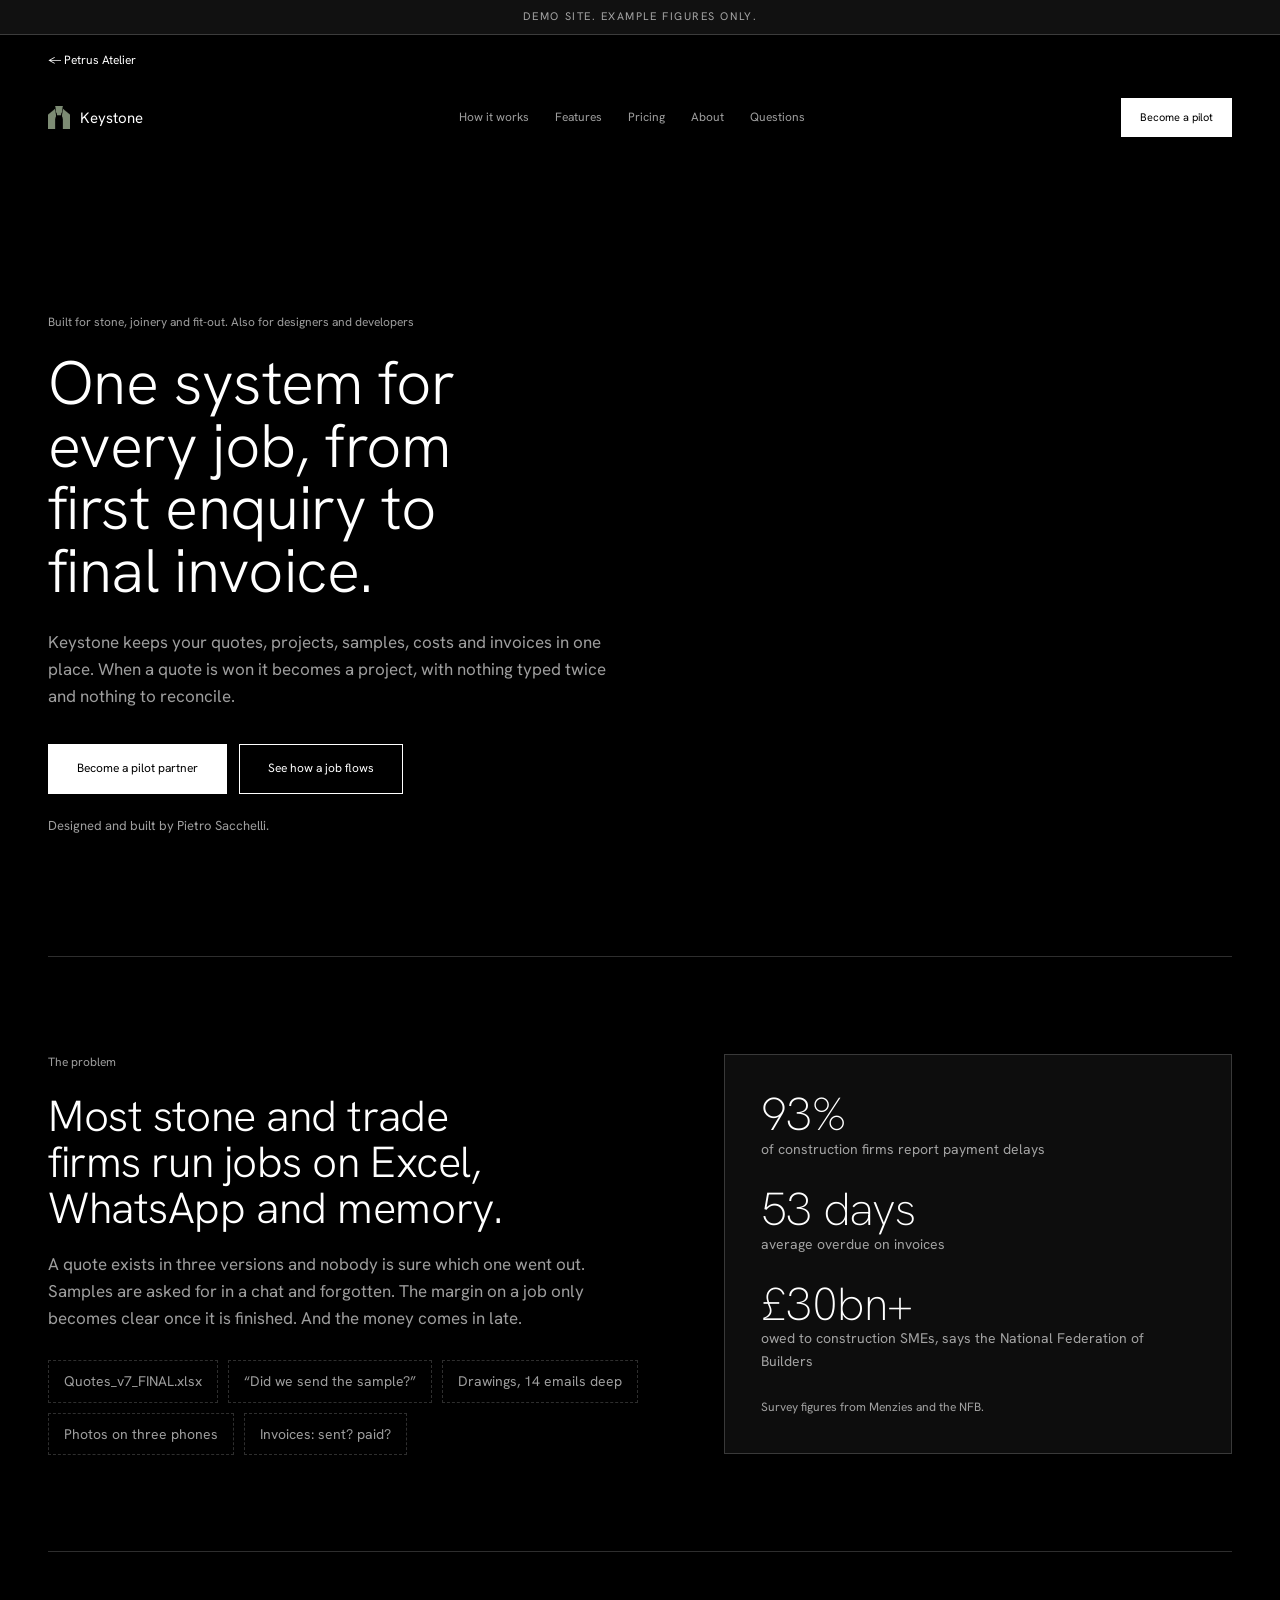
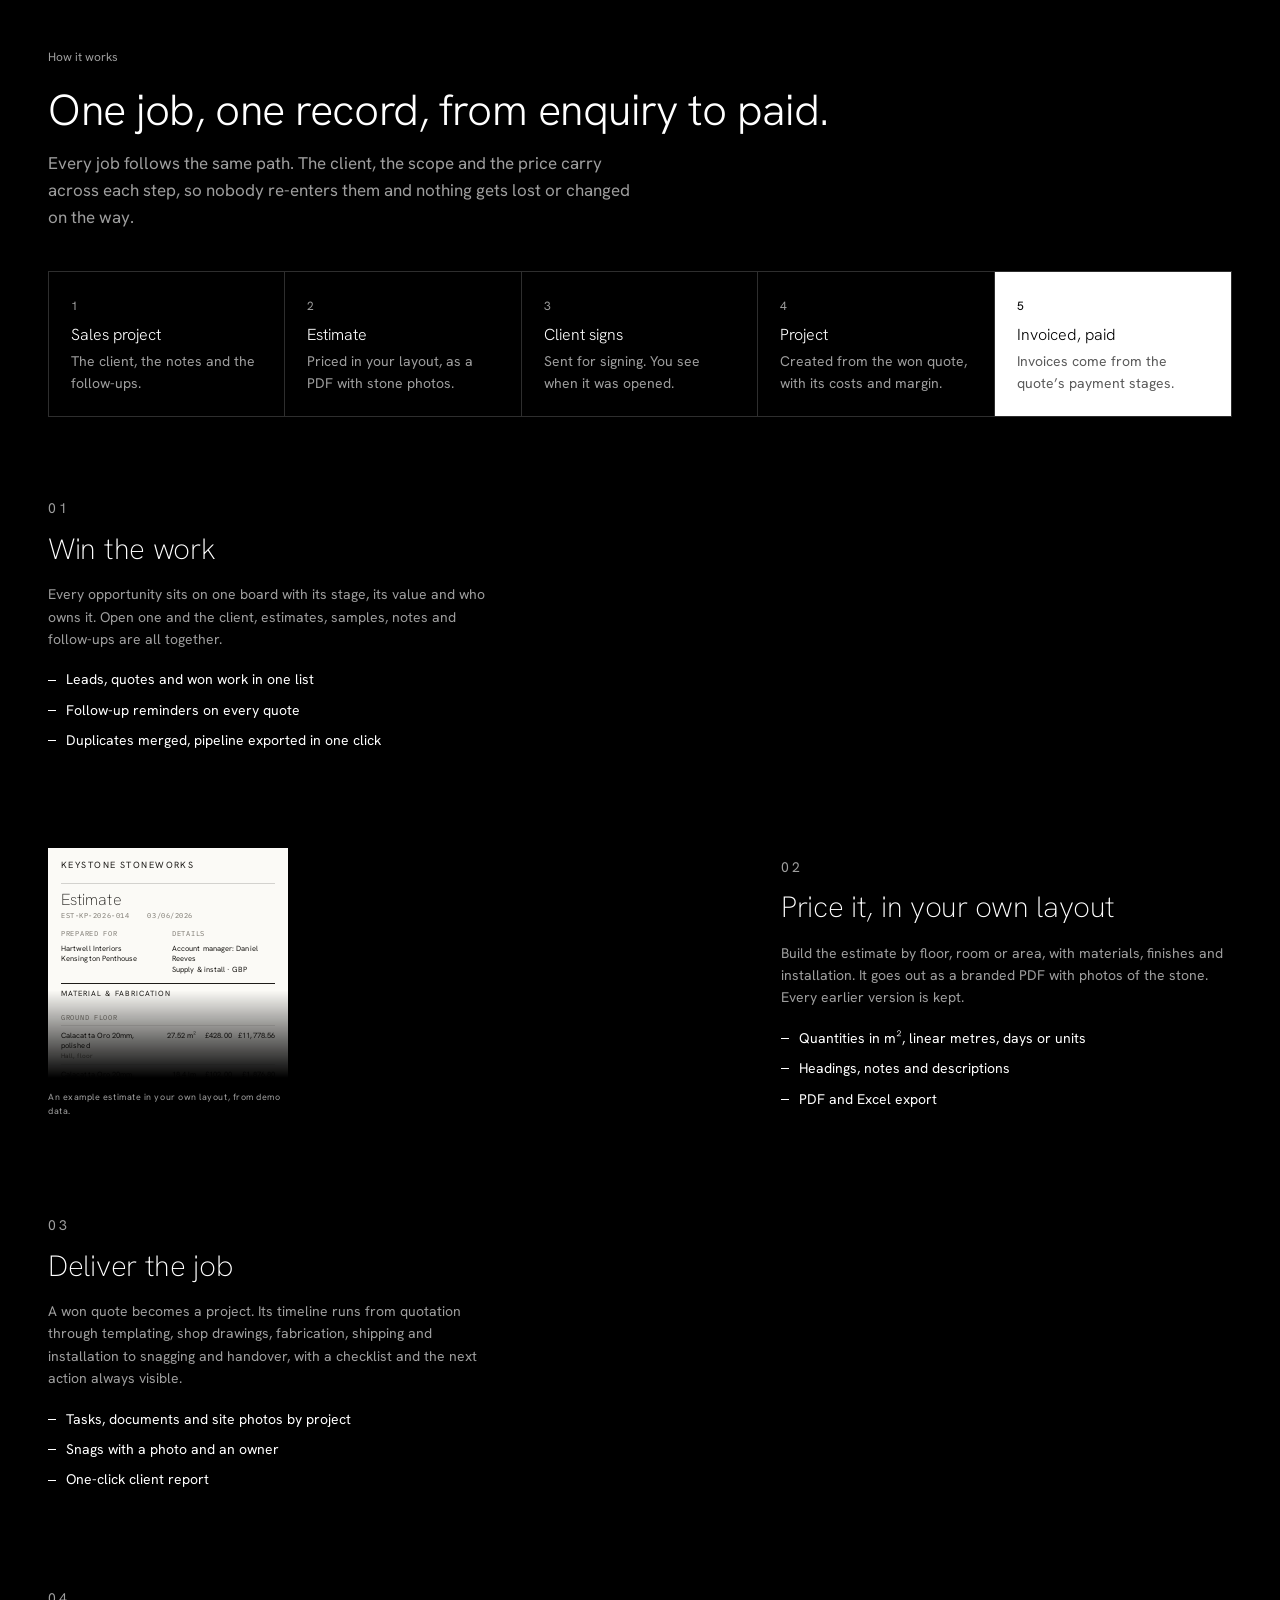
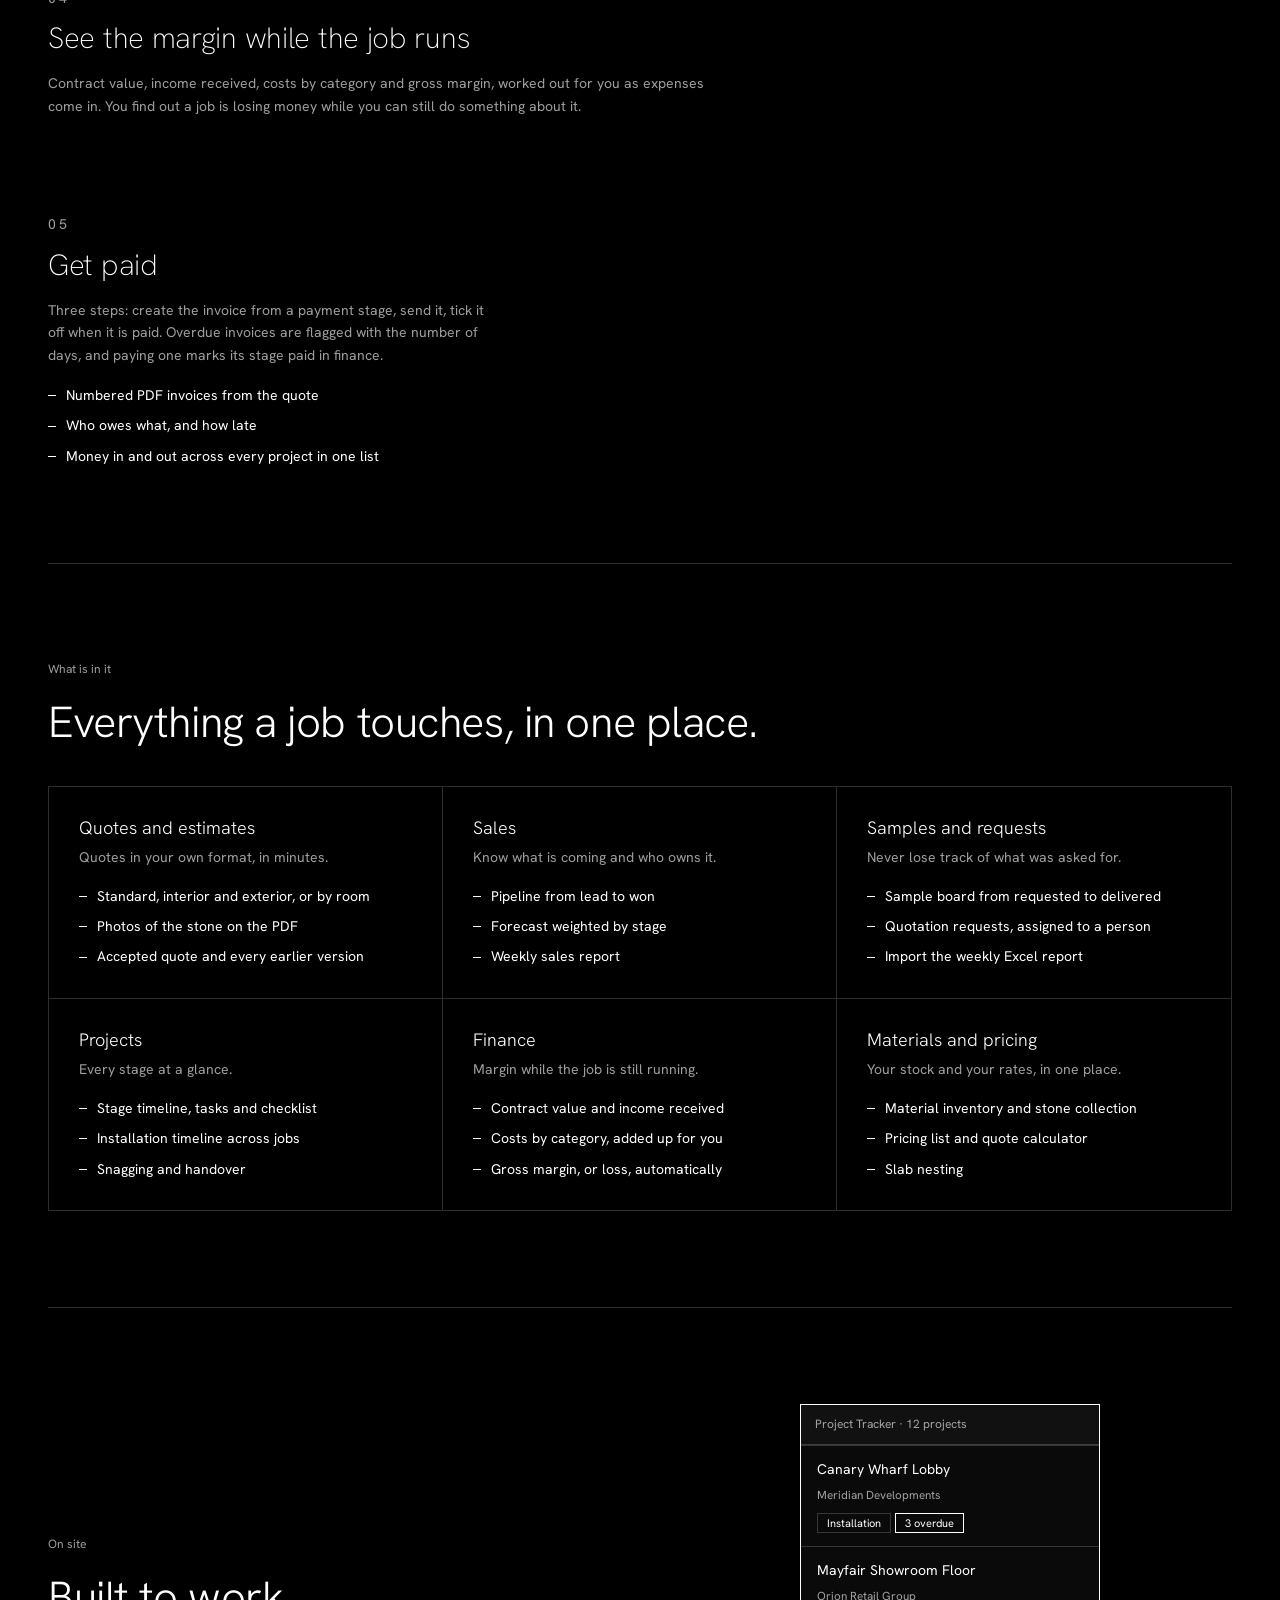
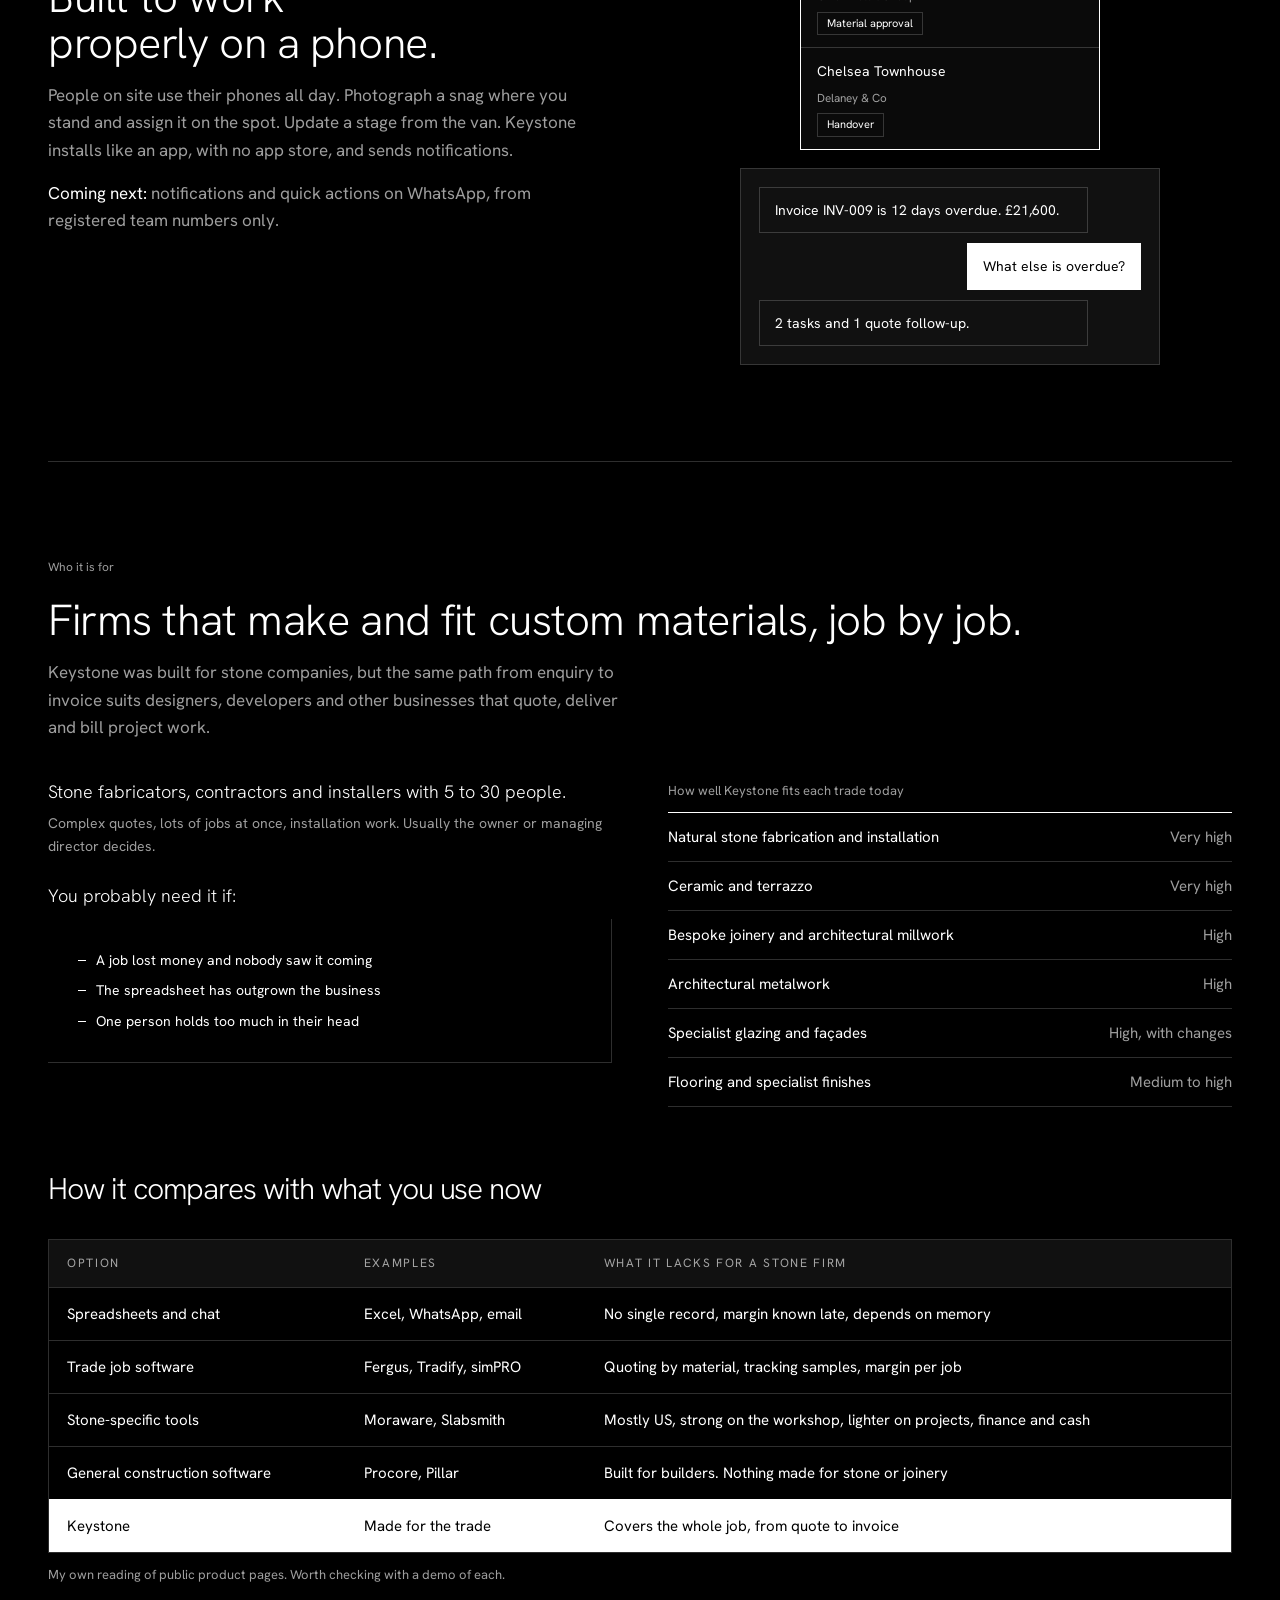
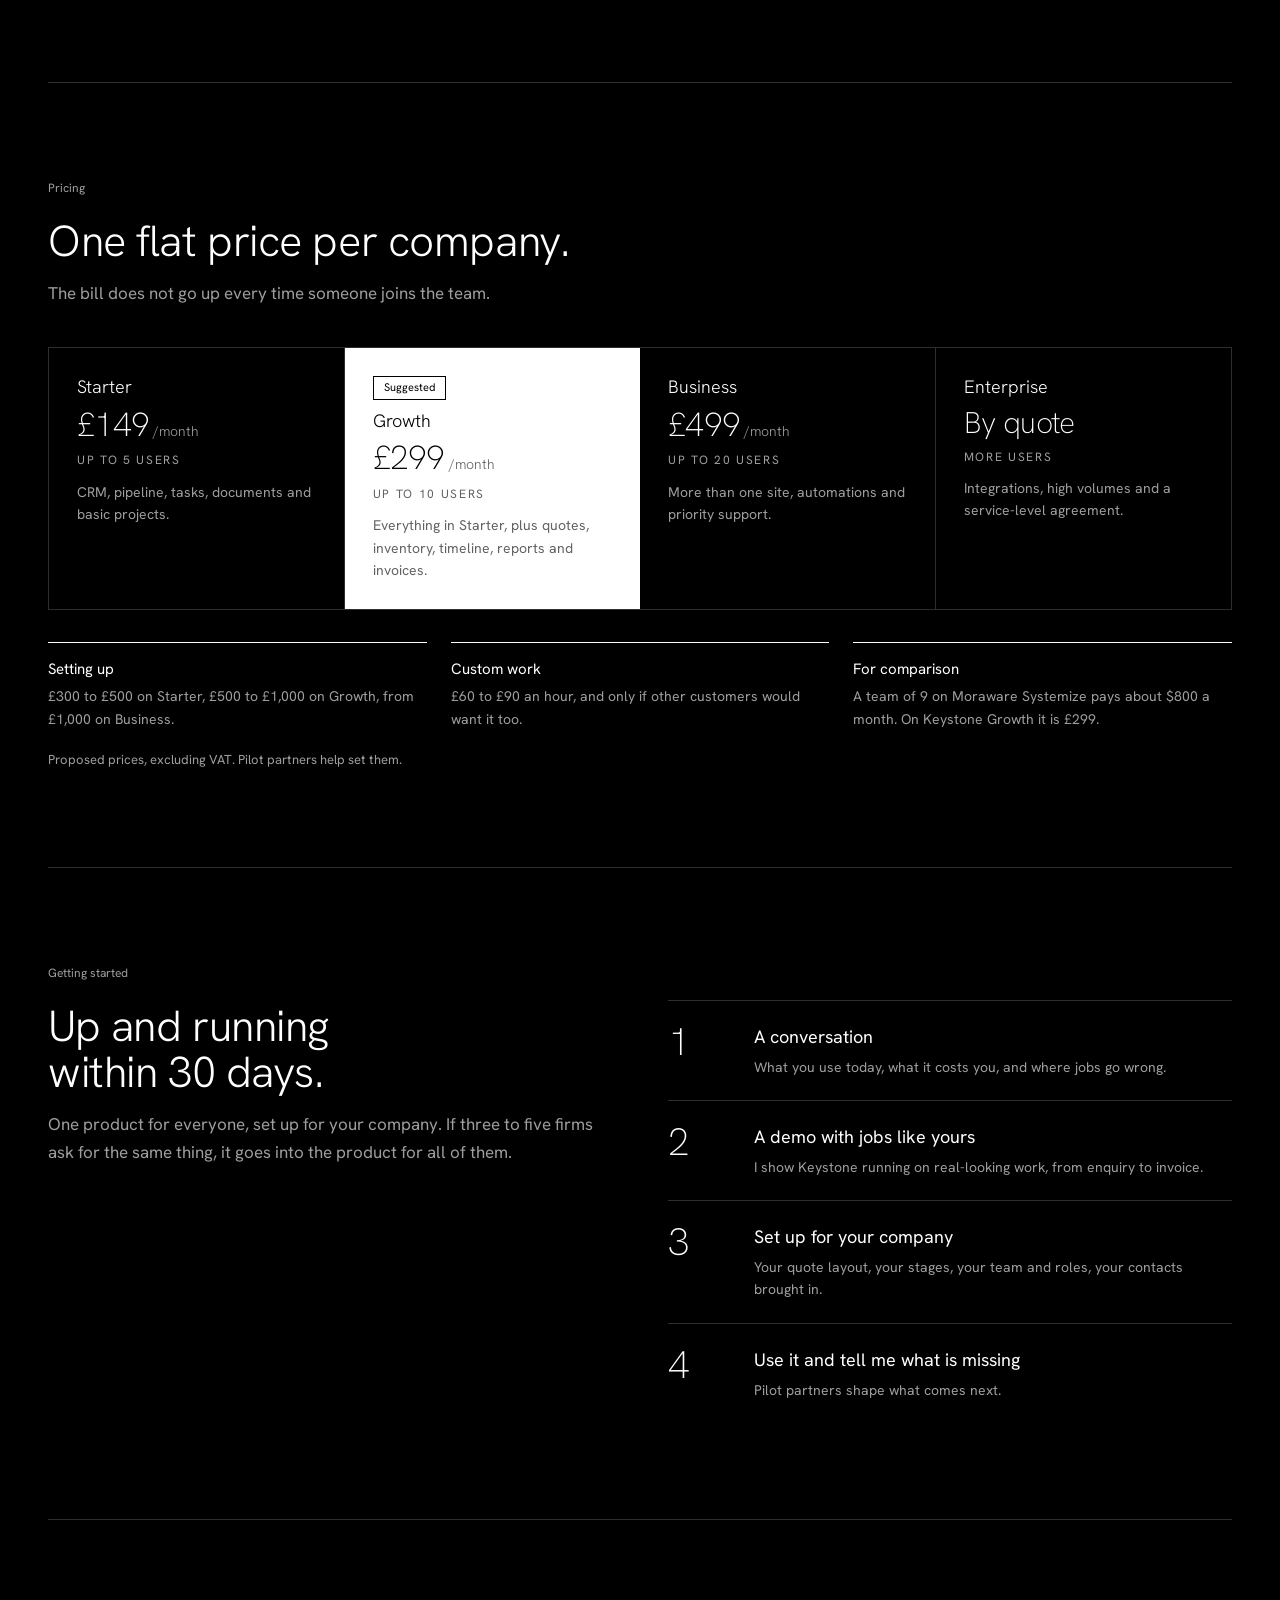
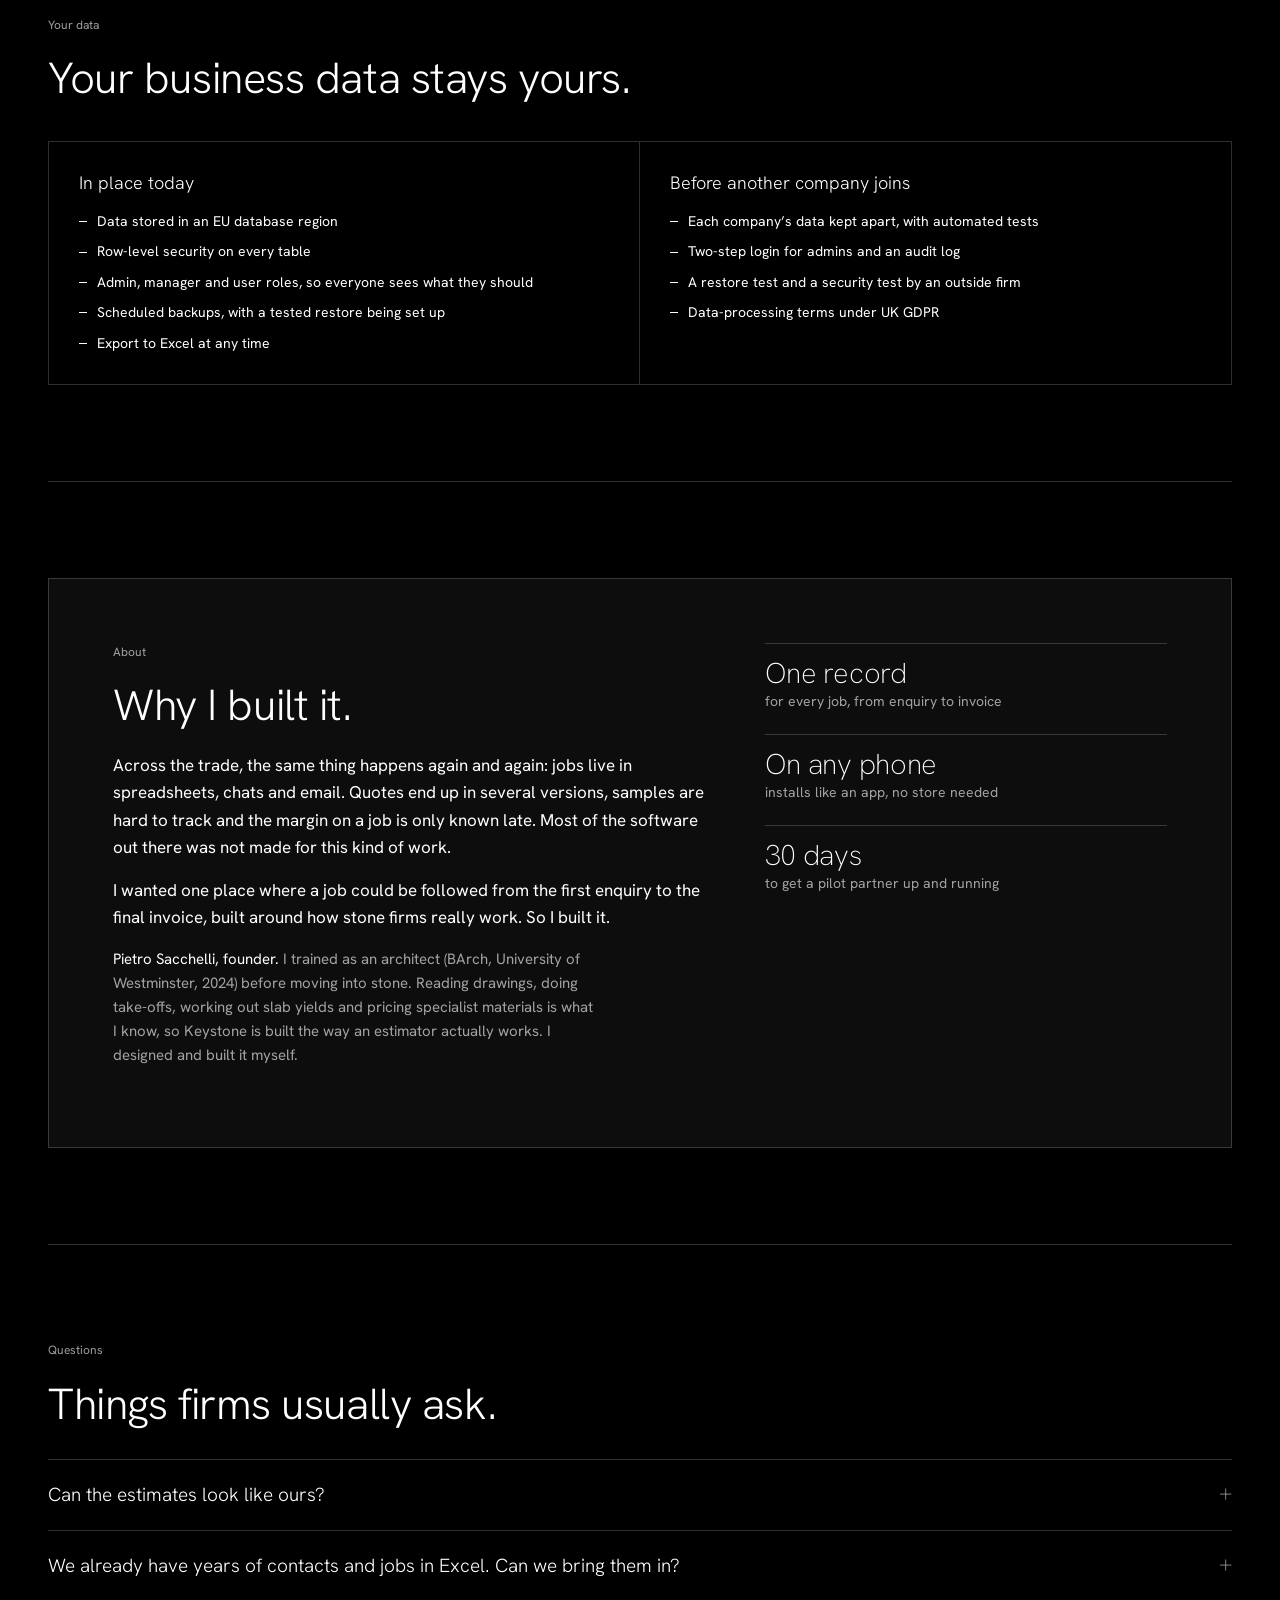
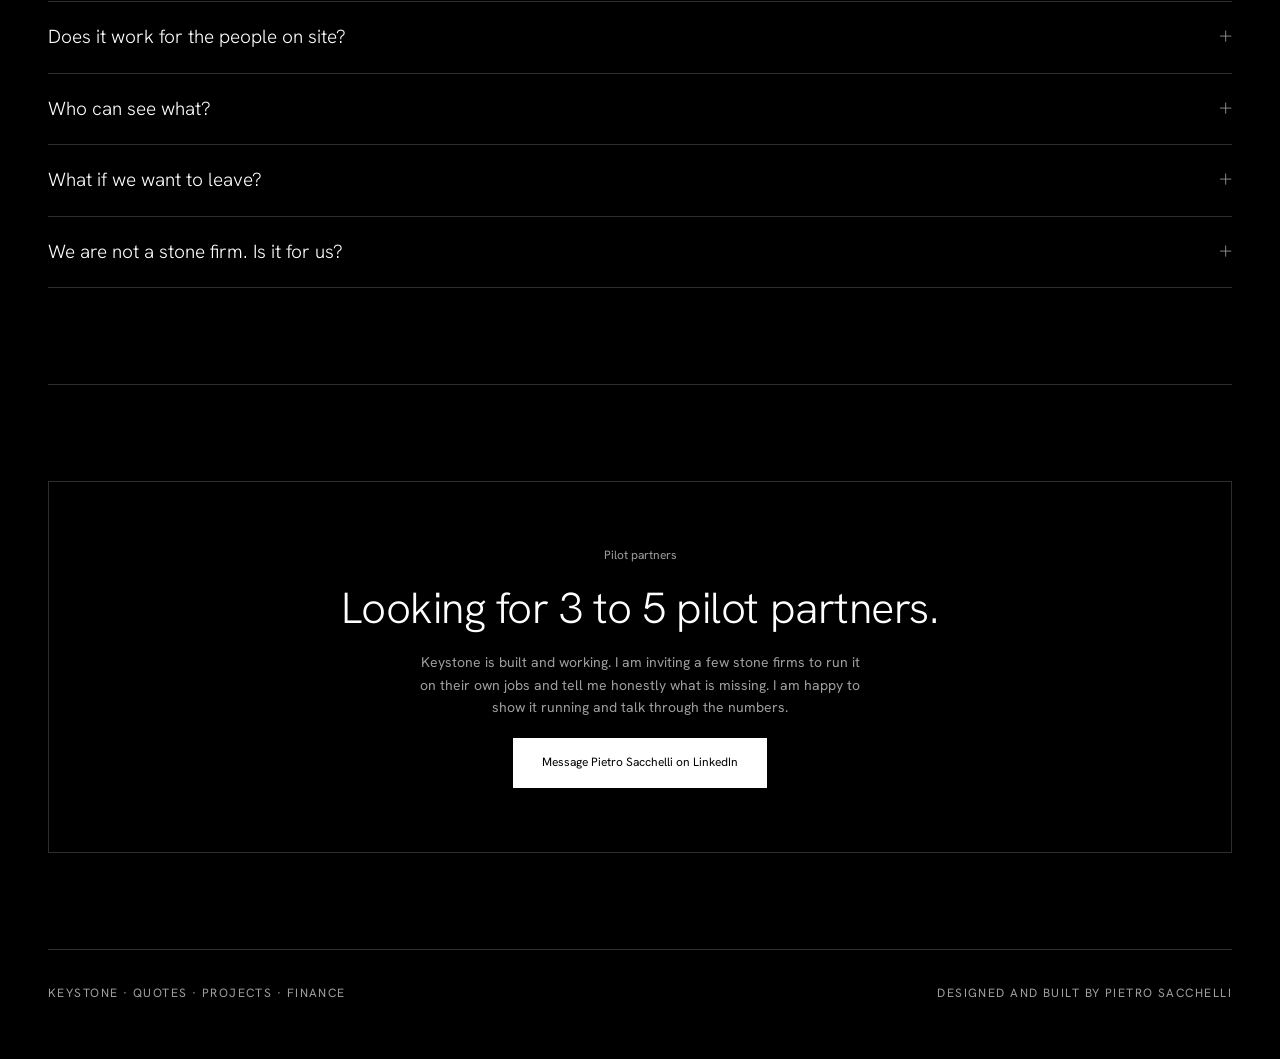
==== commit 62fa8610: "Hanken Grotesk, one size, plain type Co-Authored-By: Claude Sonnet 5.5 <noreply@anthropic.com>" ====
--- a/keystone/index.html
+++ b/keystone/index.html
@@ -3,13 +3,13 @@
 <title>Keystone — Quotes, projects and finance for stone and joinery</title>
 <link rel="icon" href="images/keystone-mark-sage.png">
 <link rel="preconnect" href="https://fonts.googleapis.com"><link rel="preconnect" href="https://fonts.gstatic.com" crossorigin>
-<link rel="stylesheet" href="https://fonts.googleapis.com/css2?family=Tomorrow:wght@200;300;400&family=IBM+Plex+Mono:wght@400&display=swap">
+<link rel="stylesheet" href="https://fonts.googleapis.com/css2?family=Hanken+Grotesk:wght@200;300;400;500&family=IBM+Plex+Mono:wght@400&display=swap">
 <style>
-/* Keystone: black, thin Tomorrow, square corners, white and grey only. Same look as PS Gallery and the Petrus Atelier hub. */
+/* Keystone: black, Hanken Grotesk, square corners, white and grey only. Same look as PS Gallery and the Petrus Atelier hub. */
 :root{
   --bg:#000; --surface:#0a0a0a; --soft:#111; --ink:#fff; --mute:rgba(255,255,255,.62); --line:rgba(255,255,255,.18);
   --gold:#bdbdbd; --dark:#0d0d0d; --on-dark:#fff; --on-dark-mute:rgba(255,255,255,.62); --stone:#8a8a8a; --btn:#fff; --on-btn:#000;
-  --font:Tomorrow,"Chakra Petch",system-ui,sans-serif; color-scheme:dark;
+  --font:"Hanken Grotesk",Inter,system-ui,sans-serif; color-scheme:dark;
 }
 *{box-sizing:border-box}
 html{scroll-behavior:smooth}
@@ -169,6 +169,7 @@
 .dot.big{width:22px;height:22px;margin:-11px 0 0 -11px}
 @media (hover:hover) and (pointer:fine){html.has-dot,html.has-dot *{cursor:none!important}}
 @media (hover:none),(pointer:coarse){.dot{display:none}}
+.dot{display:none!important}html.has-dot,html.has-dot *{cursor:auto!important}
 
 /* Smaller text, set for the wider Tomorrow font */
 body{font-size:14px}
@@ -213,6 +214,11 @@
 .sheet small{font-size:6.5px}
 .sh-title{font-size:1rem}
 @media (max-width:560px){.sheet-wrap{max-width:240px}.sheet{font-size:7.5px}}
+
+/* Plain, unspaced type like reefturner.studio and sub.global */
+body{letter-spacing:0;font-weight:400}
+h1,h2,h3{font-weight:300}
+.eyebrow,.btn,.links,.topbar,.logo,.small,.badge,.tag{text-transform:none!important;letter-spacing:0!important}
 </style>
 
 <div class="notice">Demo site. Example figures only.</div>
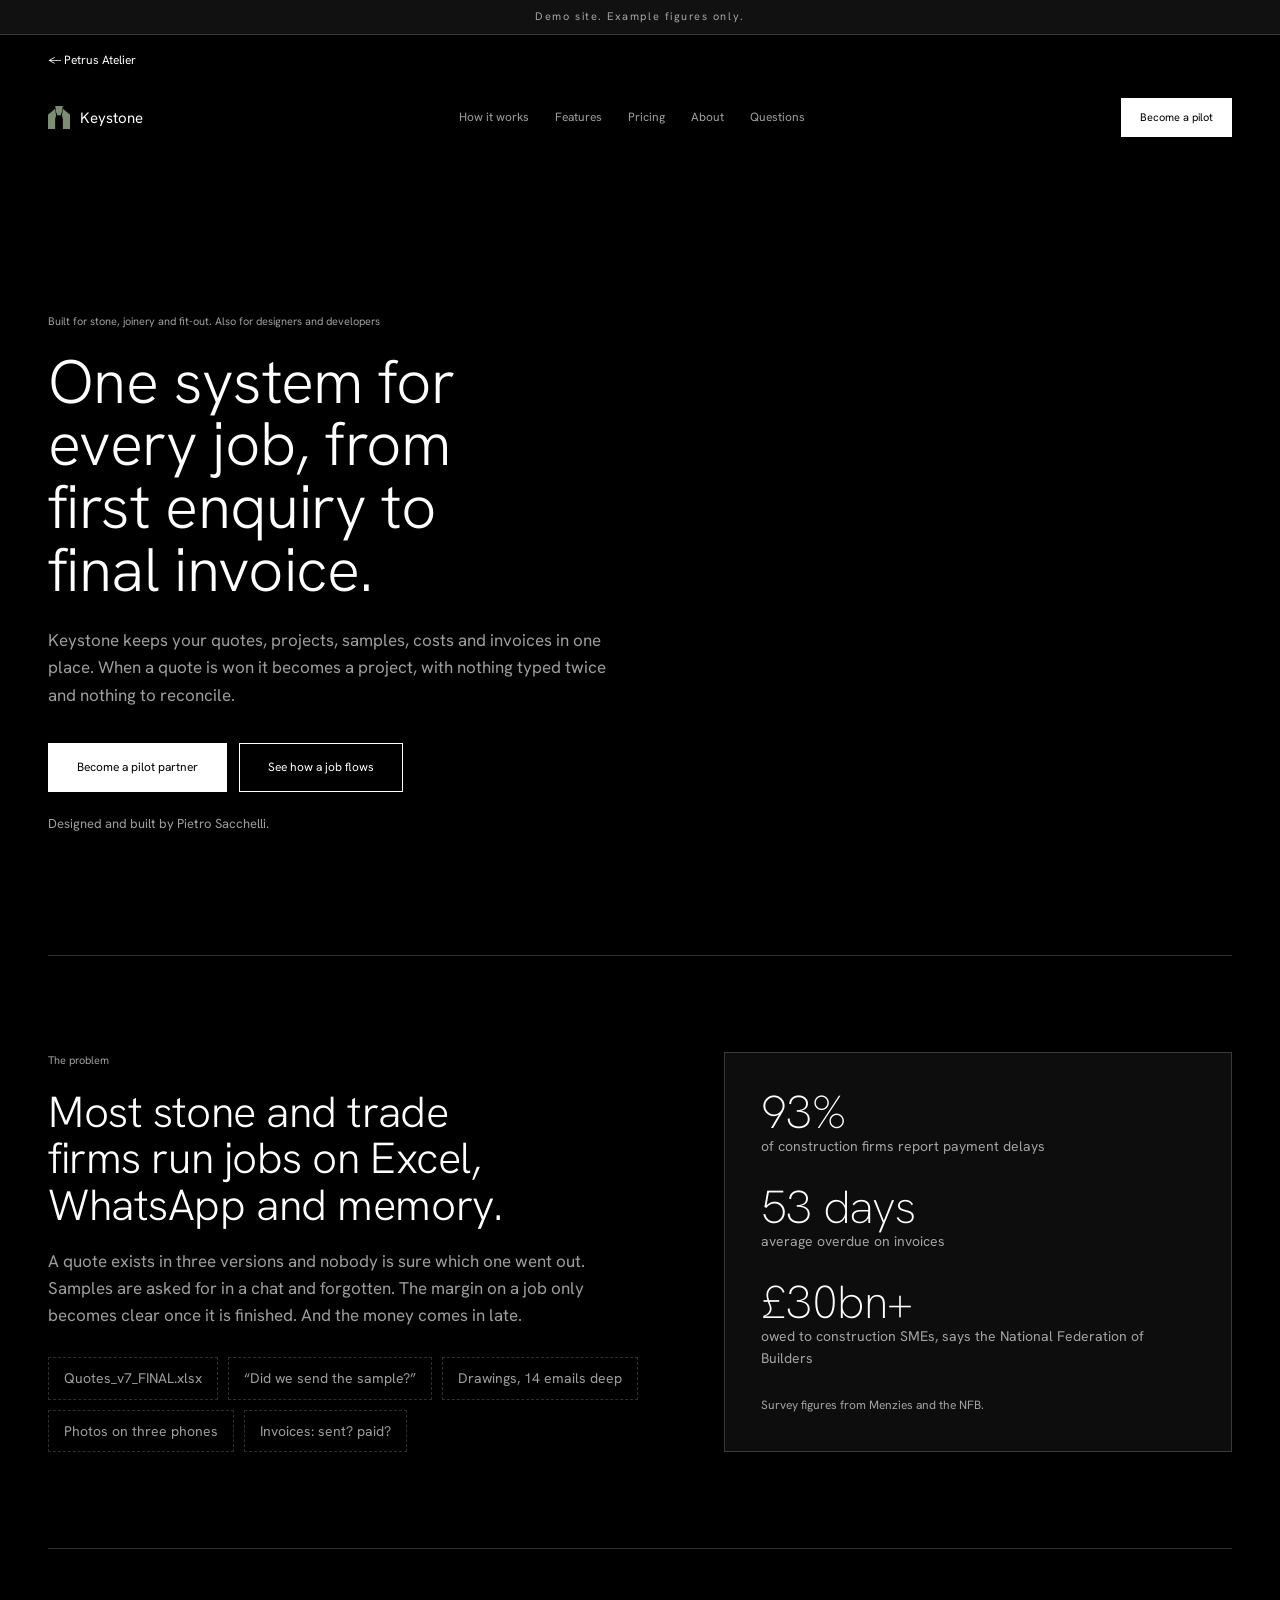
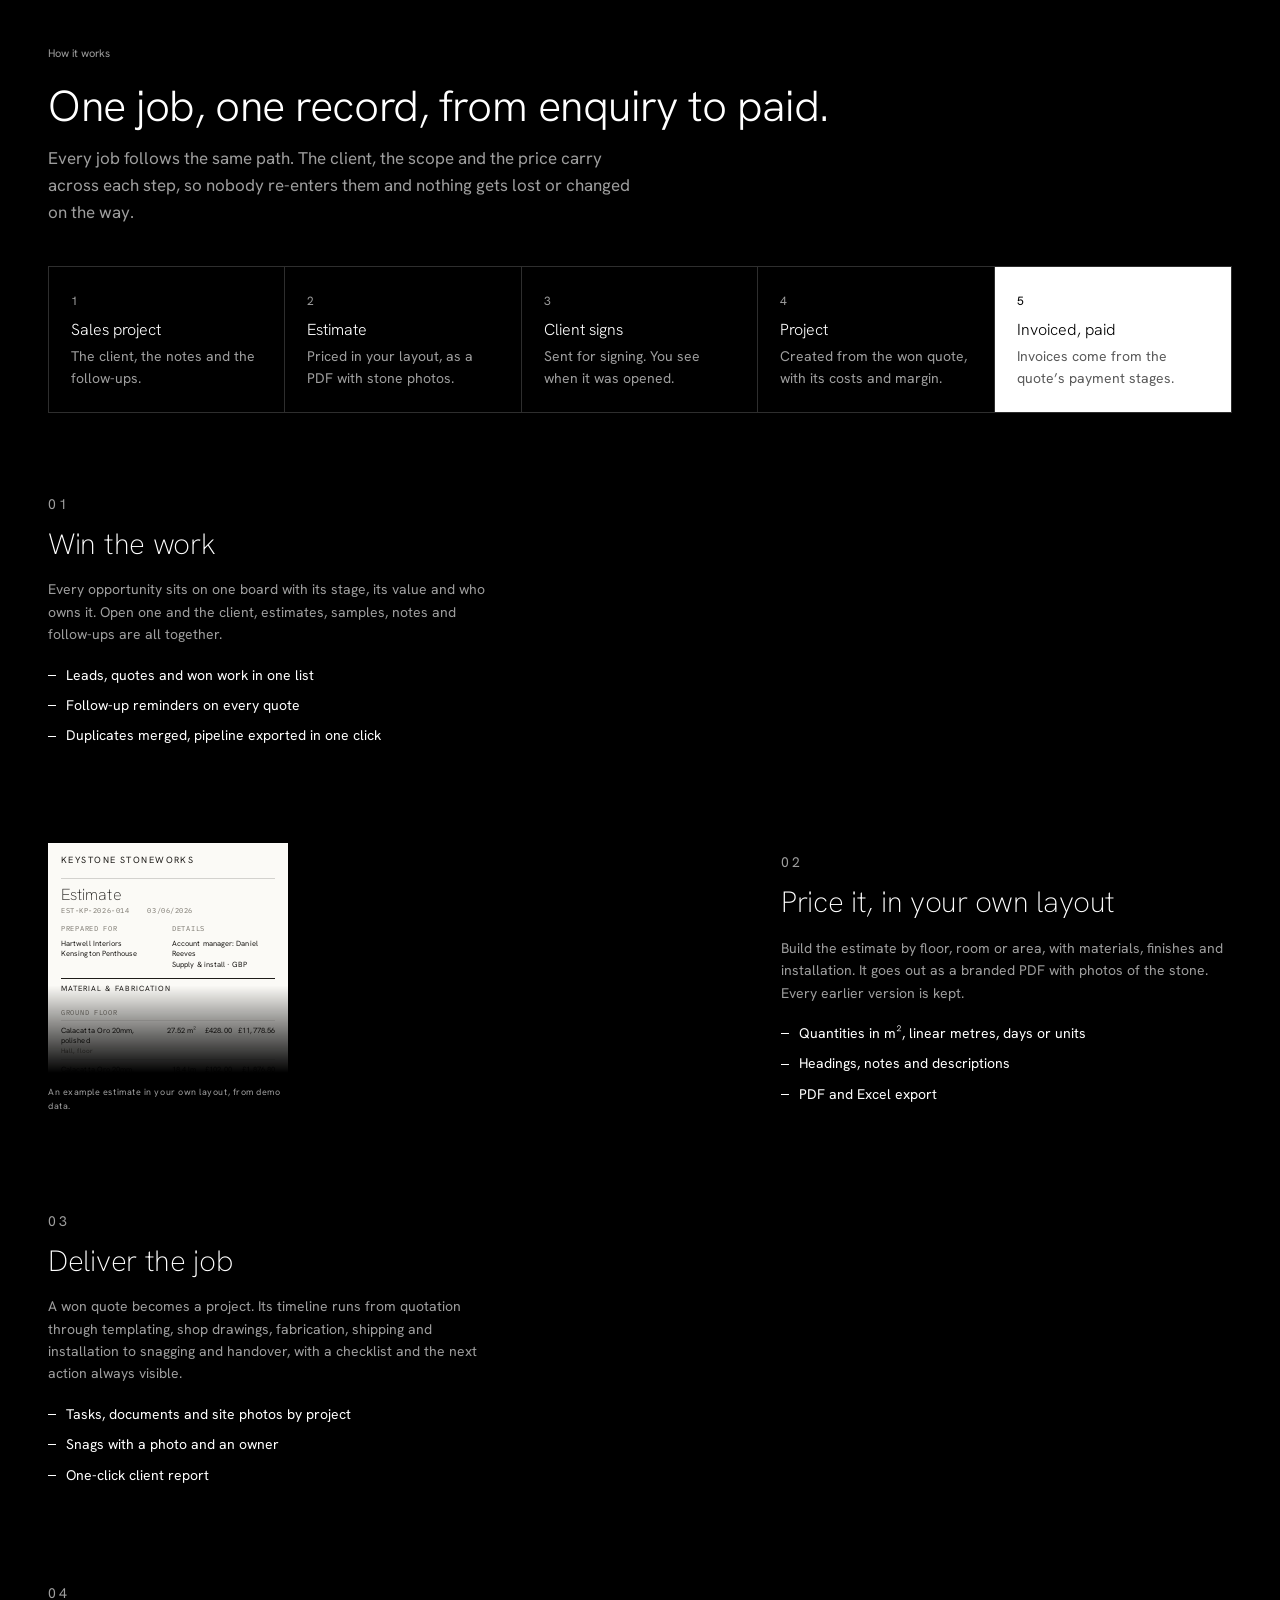
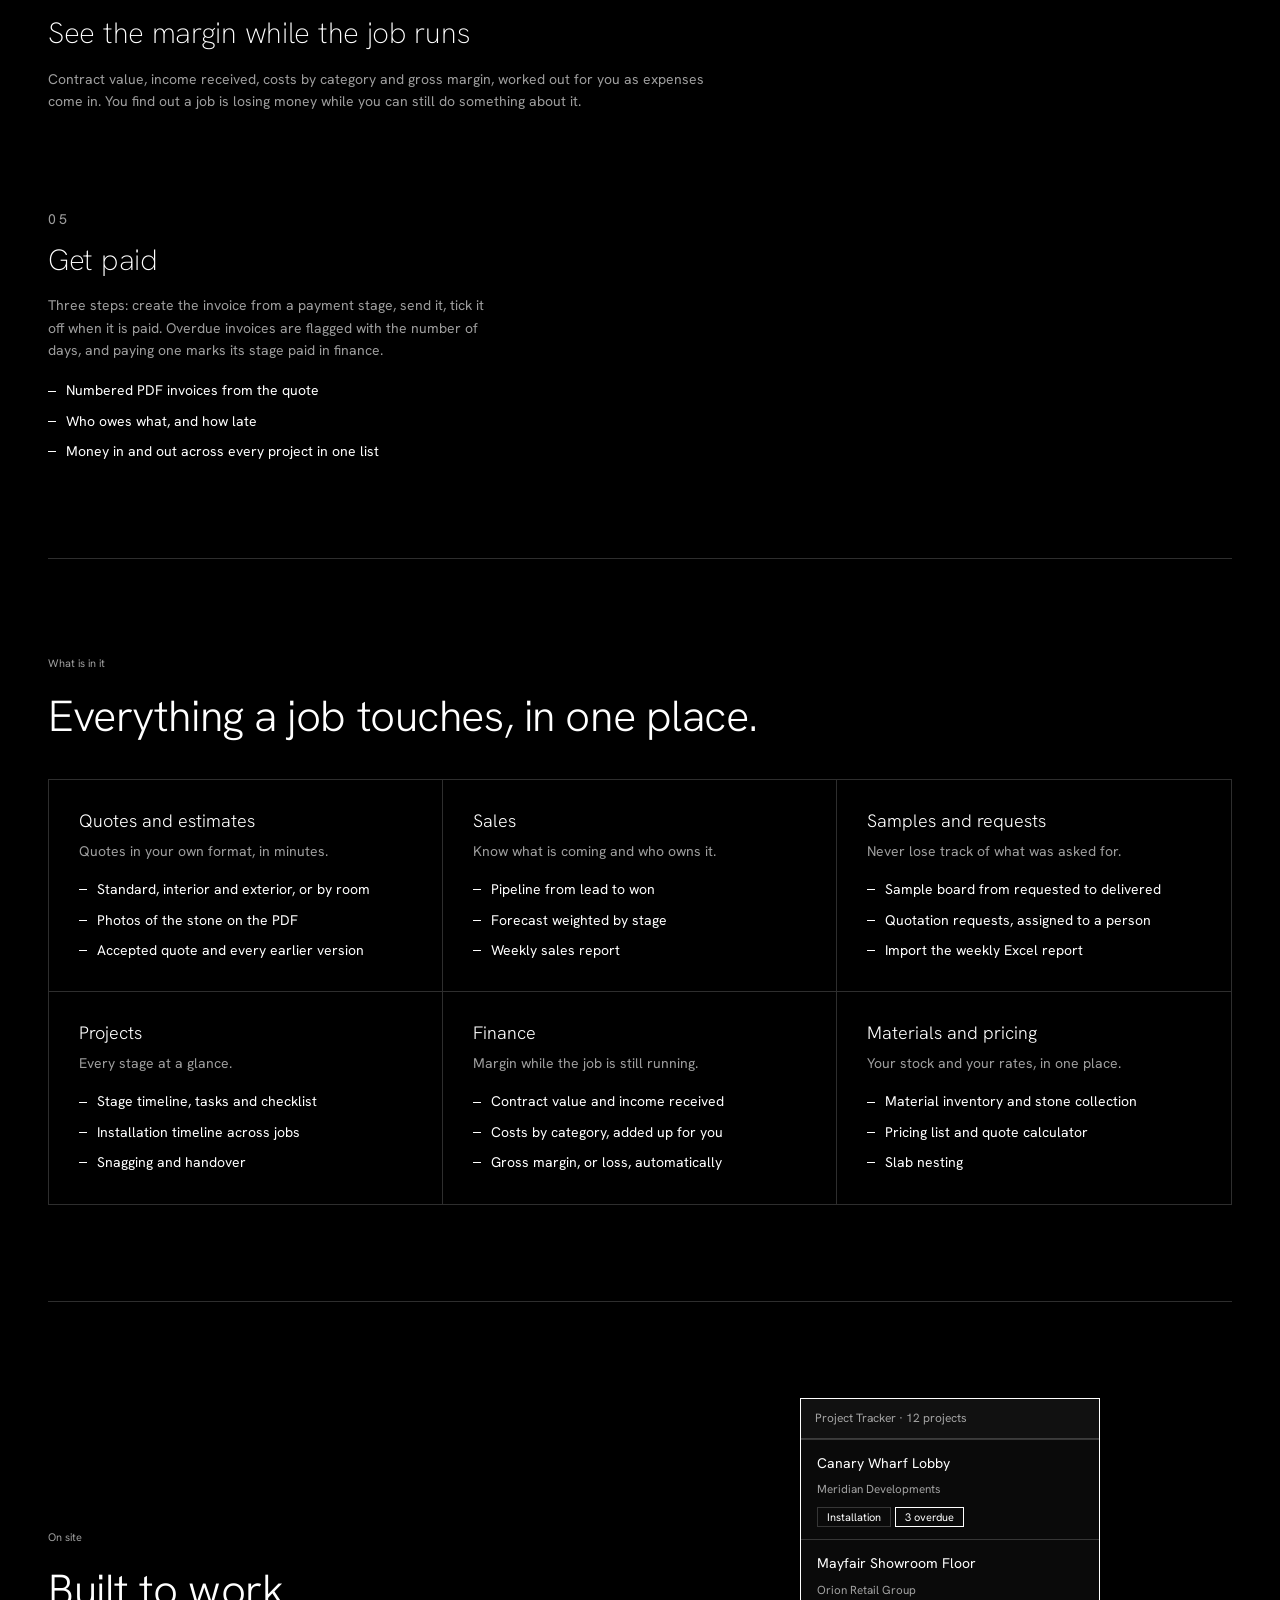
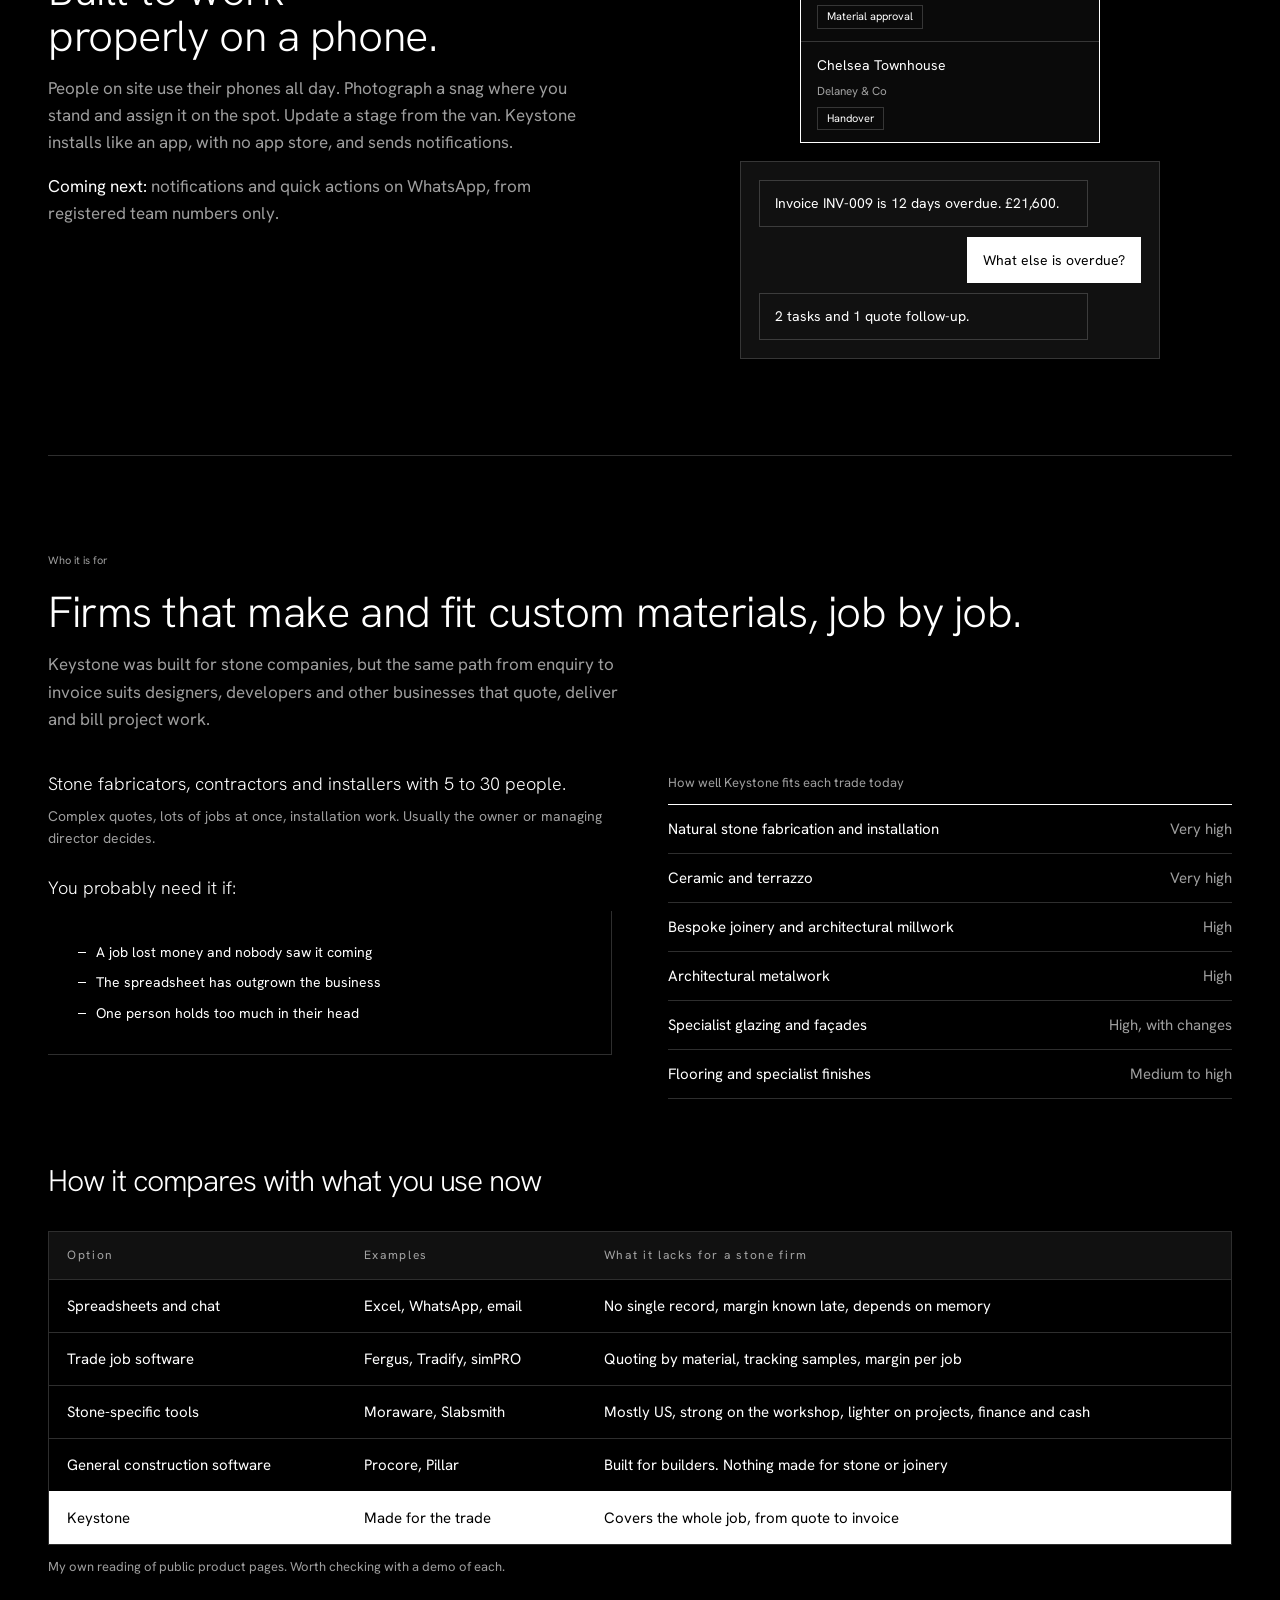
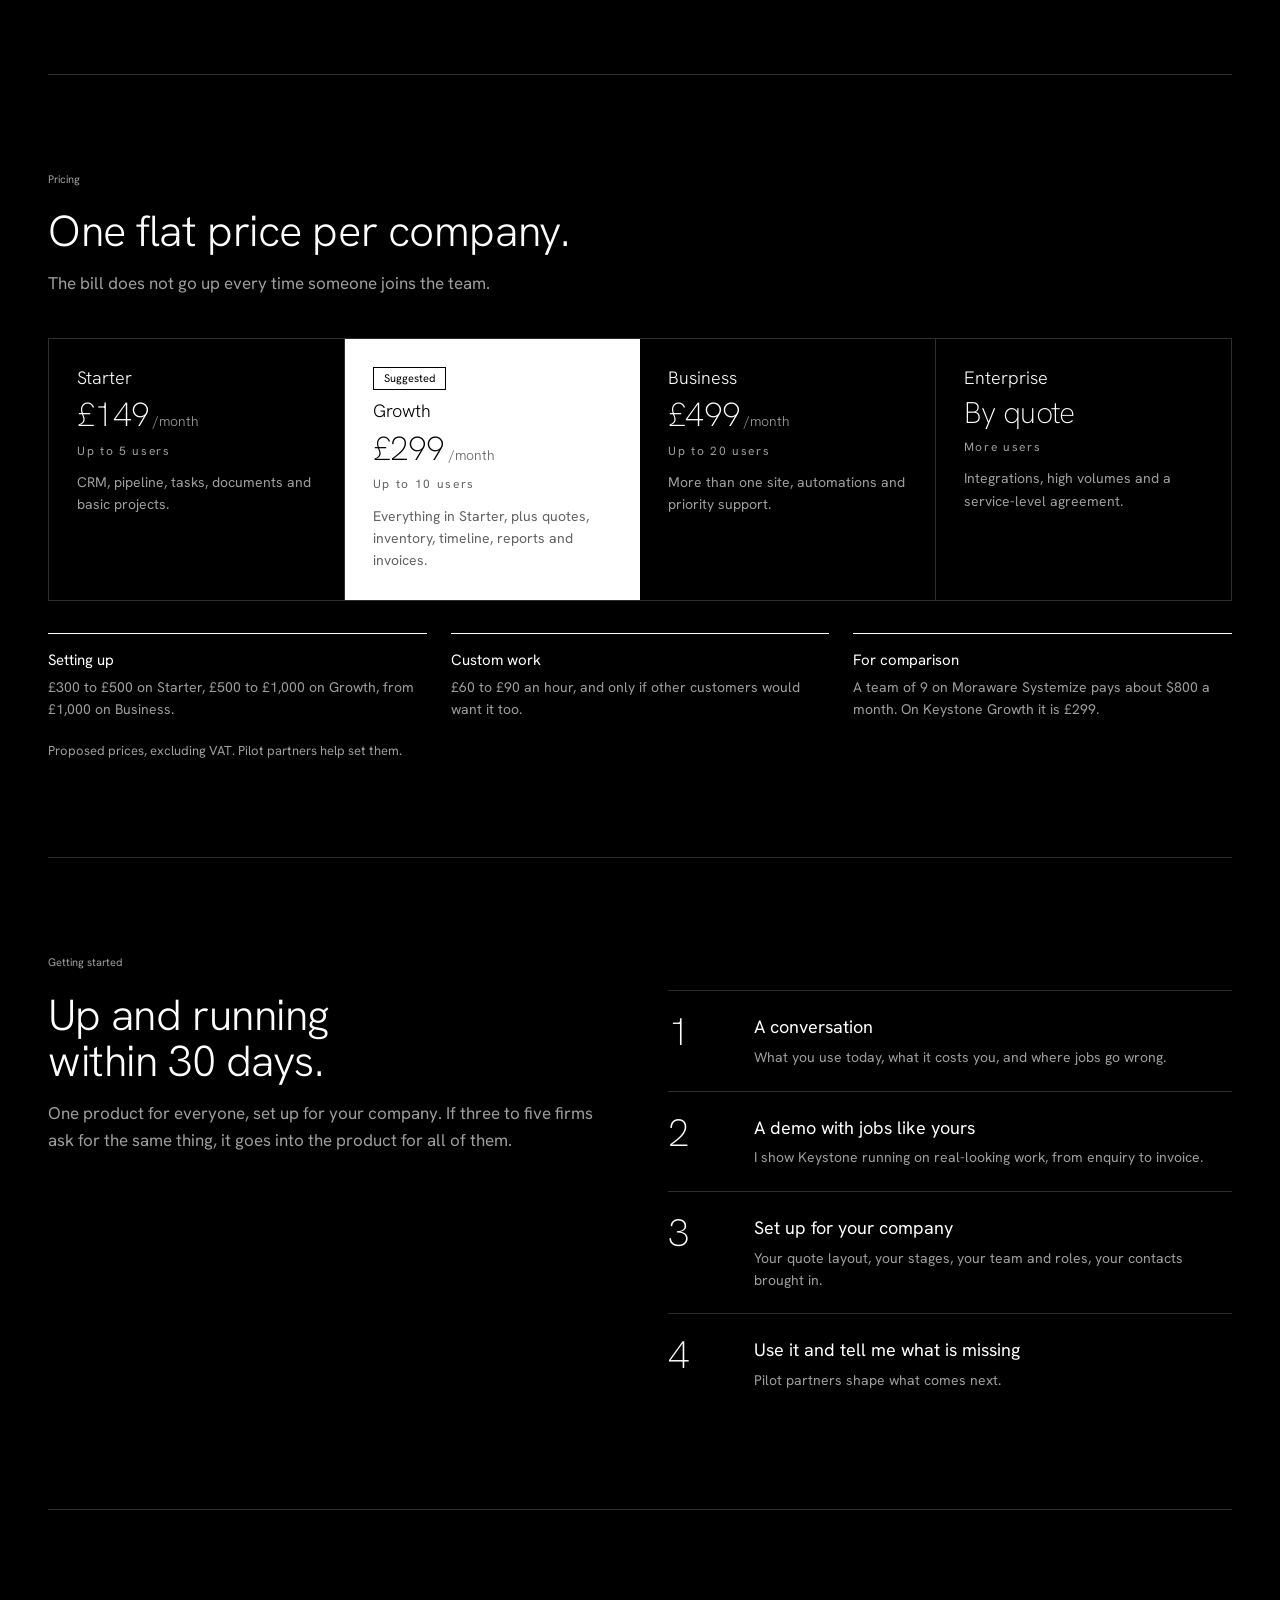
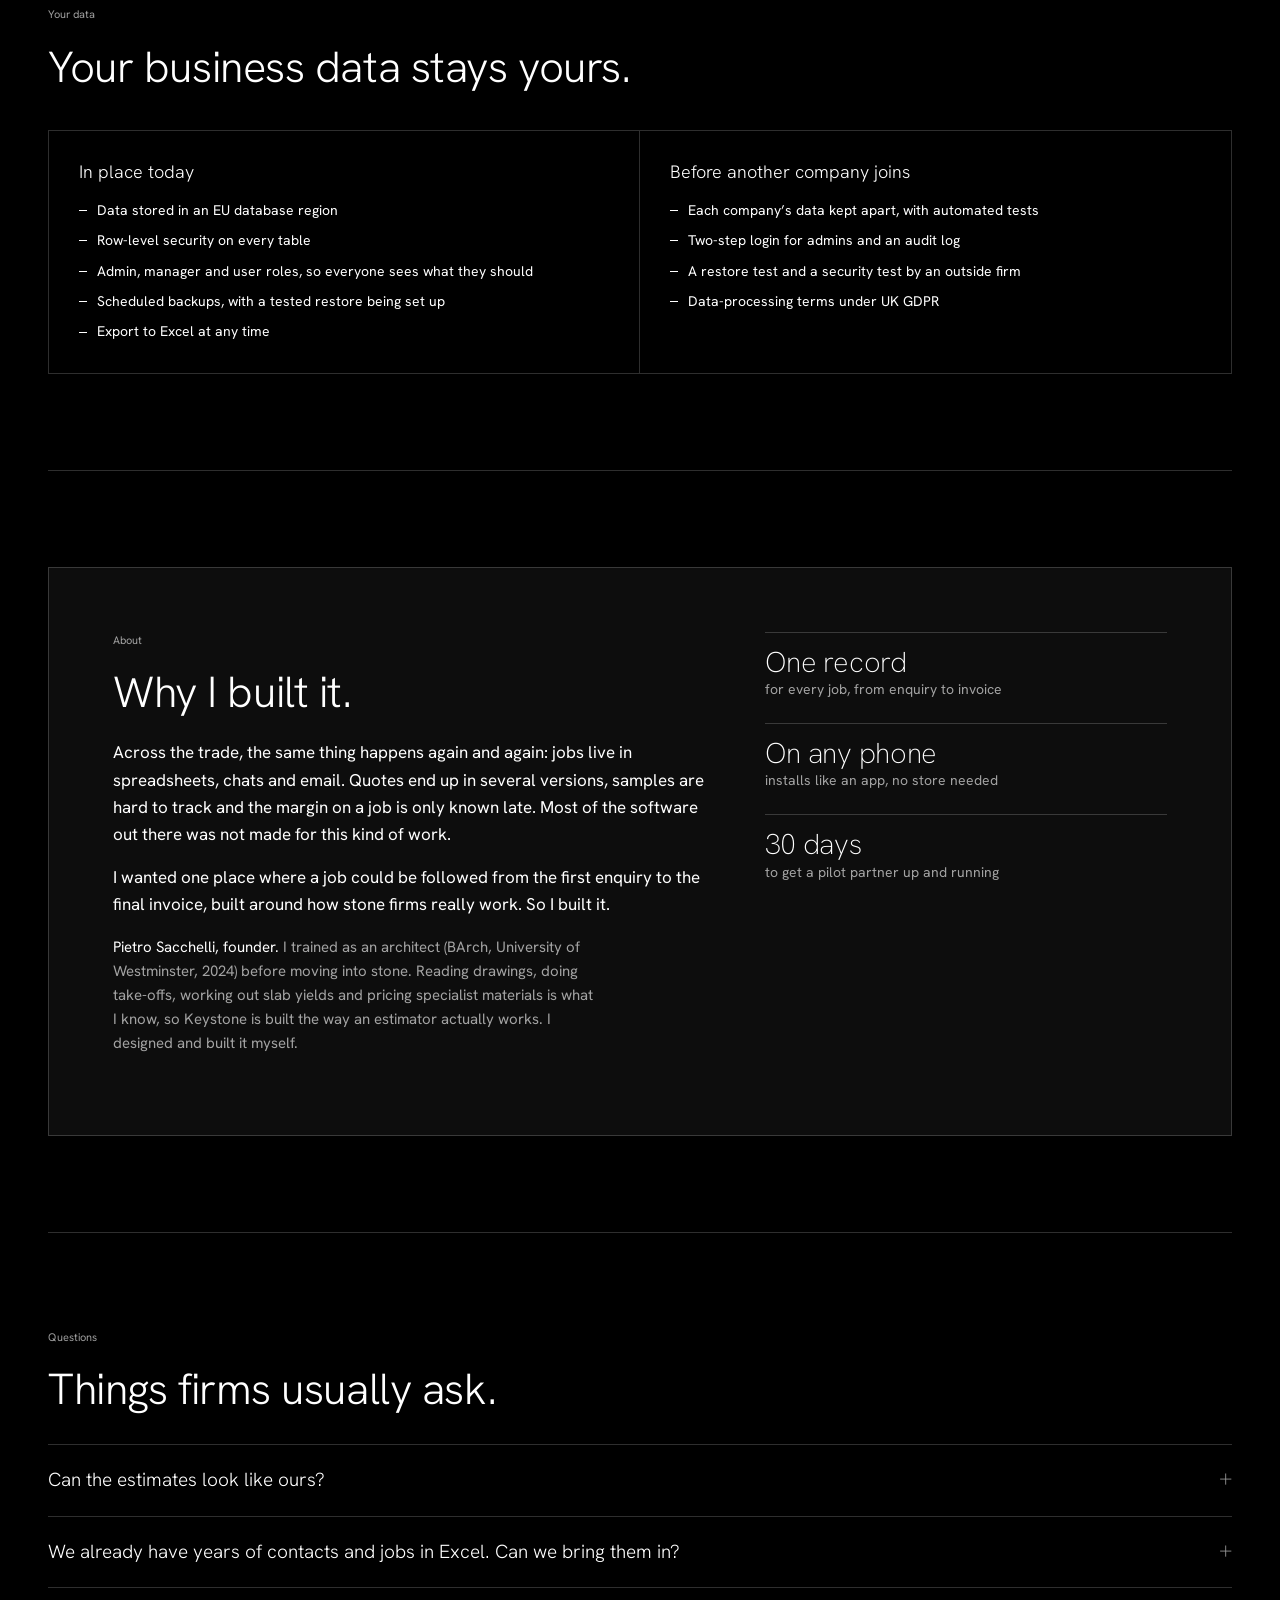
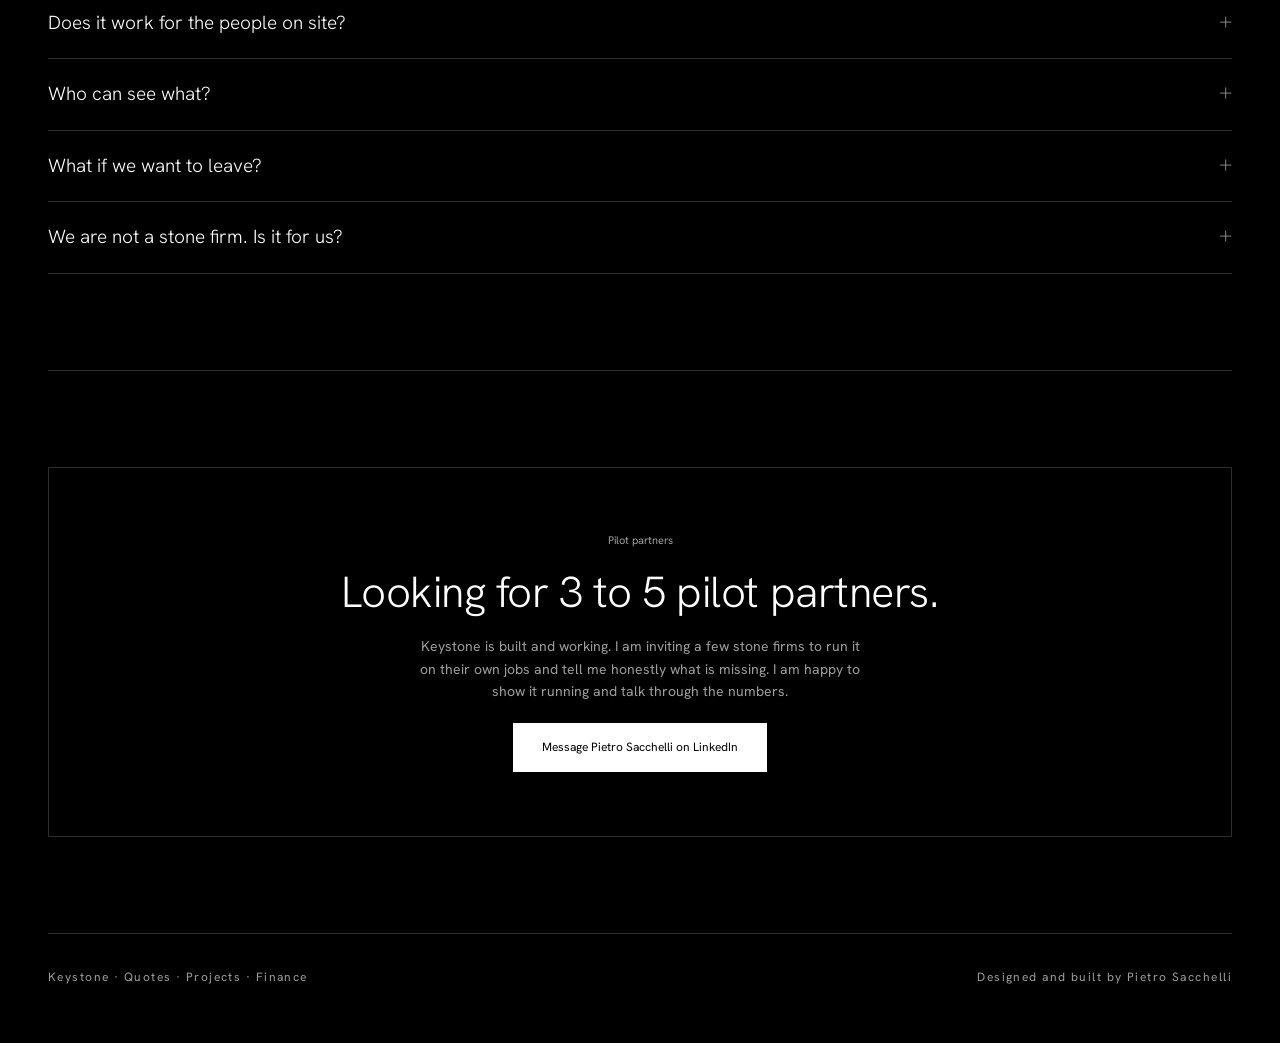
==== commit 4a476488: "Keystone copy: smaller text, no caps Co-Authored-By: Claude Sonnet 5.5 <noreply@anthropic.com>" ====
--- a/keystone/index.html
+++ b/keystone/index.html
@@ -13,7 +13,7 @@
 }
 *{box-sizing:border-box}
 html{scroll-behavior:smooth}
-body{background:var(--bg);color:var(--ink);font-family:var(--font);font-weight:300;font-size:17px;letter-spacing:.03em;line-height:1.6;padding-inline:0;padding-block:0;-webkit-font-smoothing:antialiased}
+body{background:var(--bg);color:var(--ink);font-family:var(--font);font-weight:300;font-size:15px;letter-spacing:.03em;line-height:1.6;padding-inline:0;padding-block:0;-webkit-font-smoothing:antialiased}
 .wrap{max-width:1280px;margin:0 auto;padding-inline:var(--gut)}
 a{color:inherit}
 h1,h2,h3{font-weight:200;letter-spacing:-.01em;text-wrap:balance;margin:0}
@@ -22,10 +22,10 @@
 h3{font-size:22px;line-height:1.2;font-weight:300;letter-spacing:0}
 b{font-weight:400}
 p{margin:0}
-.lede{font-size:clamp(17px,2vw,20px);color:var(--mute);max-width:60ch;text-wrap:pretty}
+.lede{font-size:clamp(15px,1.7vw,17px);color:var(--mute);max-width:60ch;text-wrap:pretty}
 .muted{color:var(--mute)}
 .small{font-size:13px;color:var(--mute);letter-spacing:.06em}
-.eyebrow{font-size:12px;letter-spacing:.18em;text-transform:uppercase;color:var(--mute);font-weight:400;margin-bottom:20px}
+.eyebrow{font-size:11px;letter-spacing:.18em;text-transform:uppercase;color:var(--mute);font-weight:400;margin-bottom:20px}
 .site{position:sticky;top:0;z-index:50;background:rgba(0,0,0,.96);backdrop-filter:blur(8px)}
 .topbar{padding-top:6px;font-size:12px;letter-spacing:.14em;text-transform:uppercase}
 .topbar a{display:inline-flex;align-items:center;gap:8px;padding:10px 0;text-decoration:none;color:var(--ink)}.topbar a:hover{text-decoration:underline;text-underline-offset:5px}
@@ -218,7 +218,8 @@
 /* Plain, unspaced type like reefturner.studio and sub.global */
 body{letter-spacing:0;font-weight:400}
 h1,h2,h3{font-weight:300}
-.eyebrow,.btn,.links,.topbar,.logo,.small,.badge,.tag{text-transform:none!important;letter-spacing:0!important}
+*:not(.sheet):not(.sheet *){text-transform:none!important}
+.eyebrow,.btn,.links,.topbar,.logo,.small,.badge,.tag{letter-spacing:0!important}
 </style>
 
 <div class="notice">Demo site. Example figures only.</div>
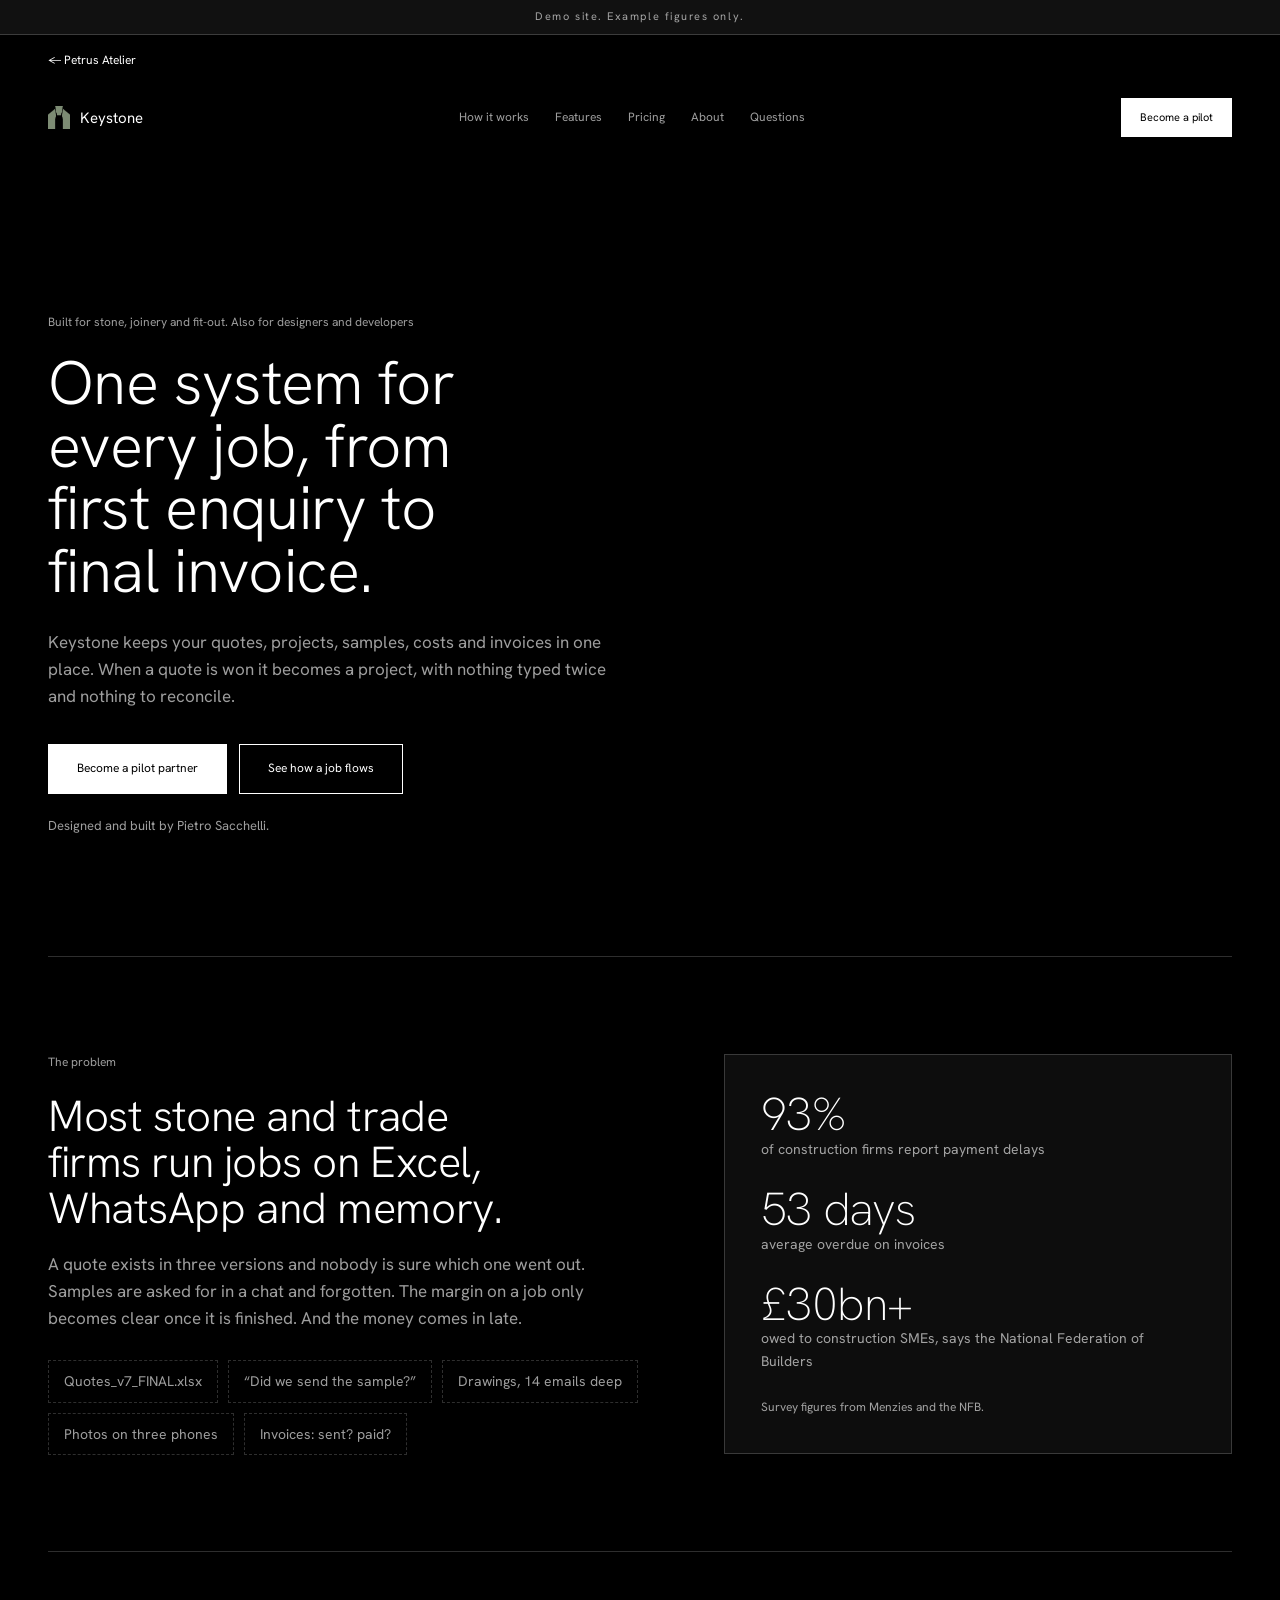
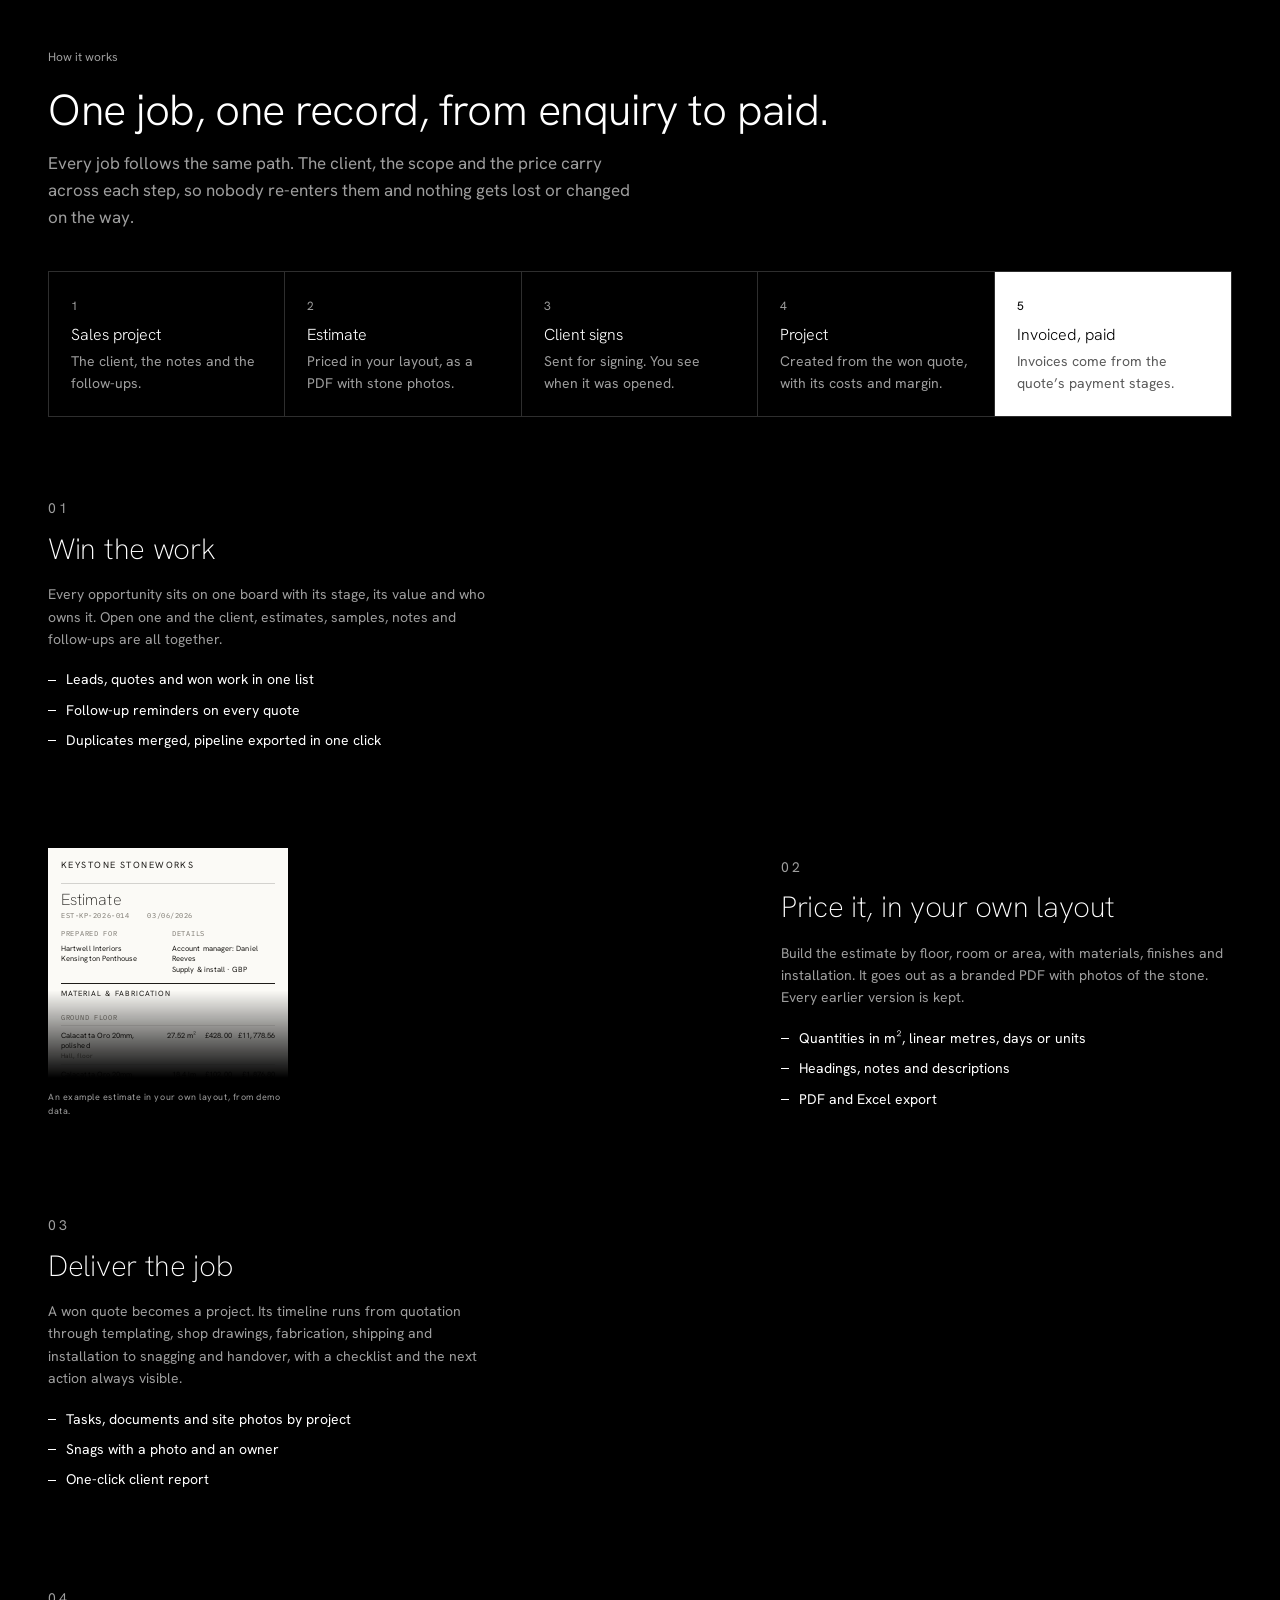
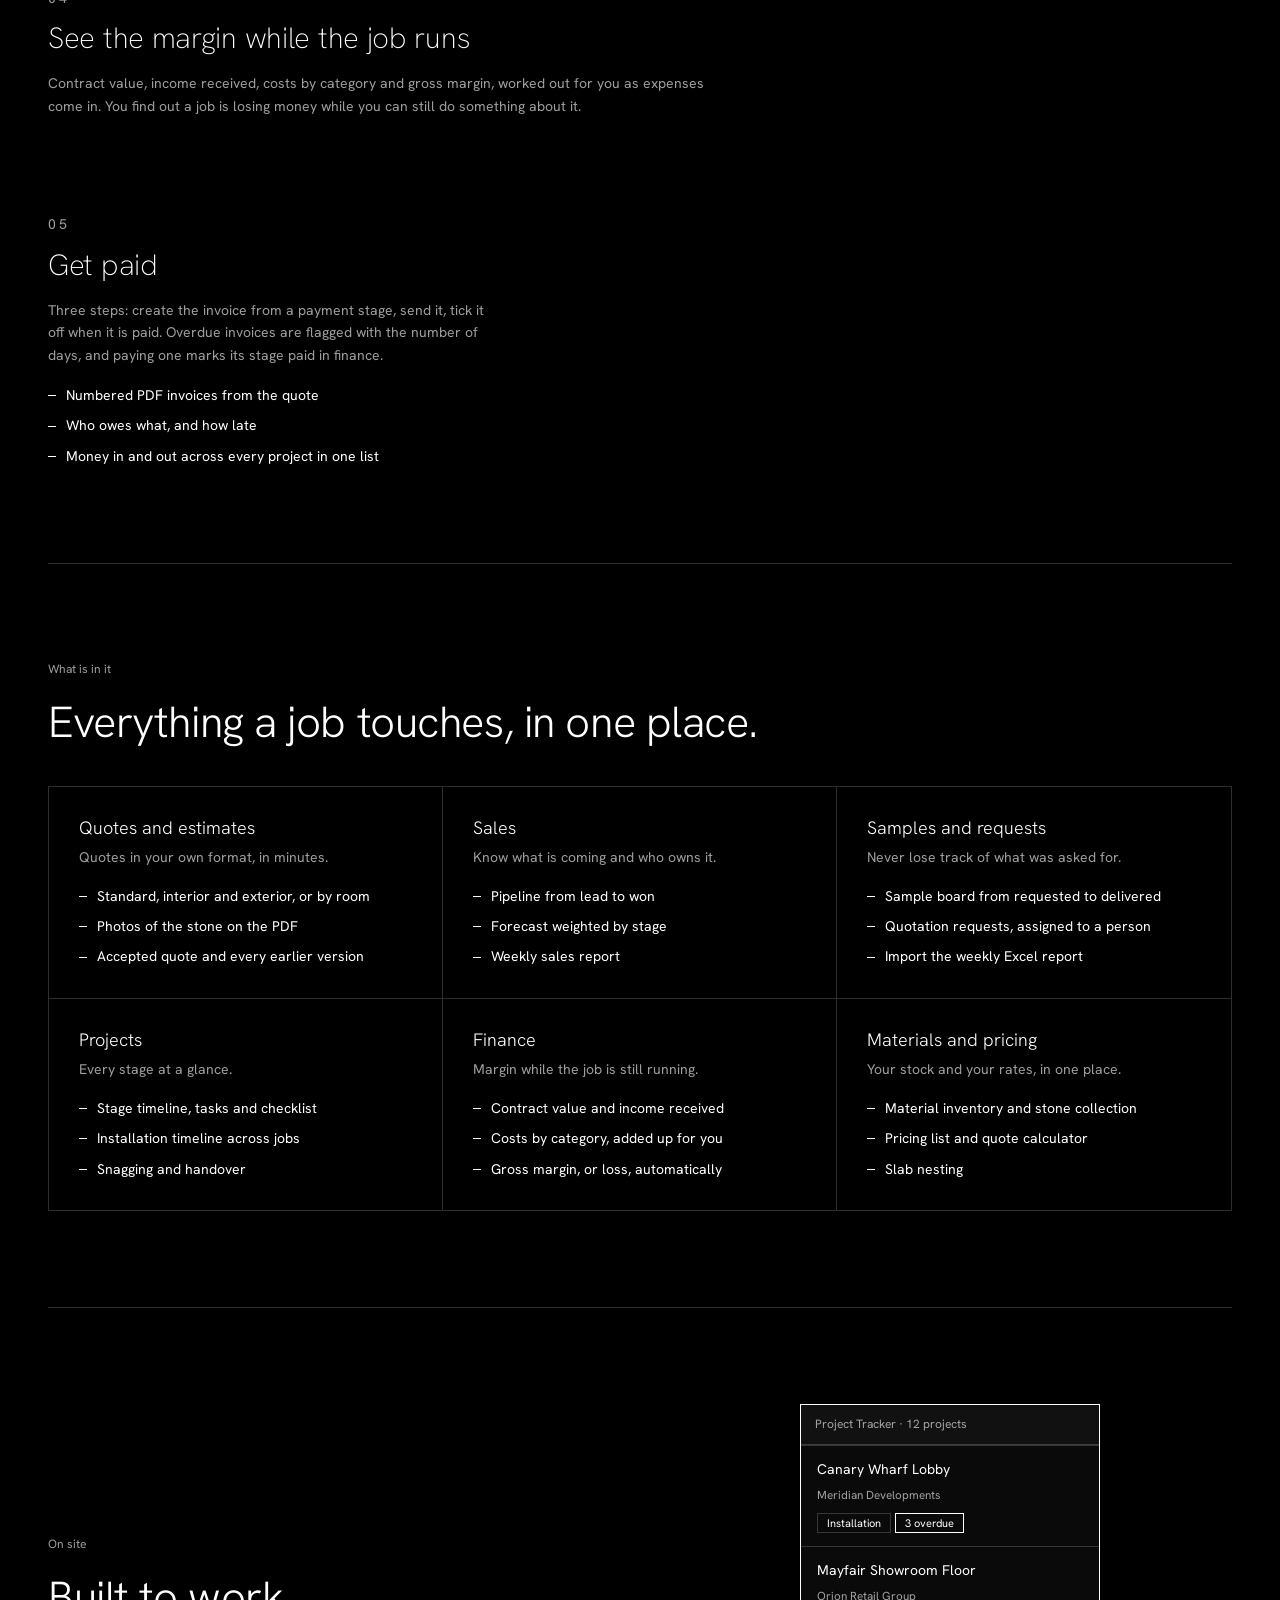
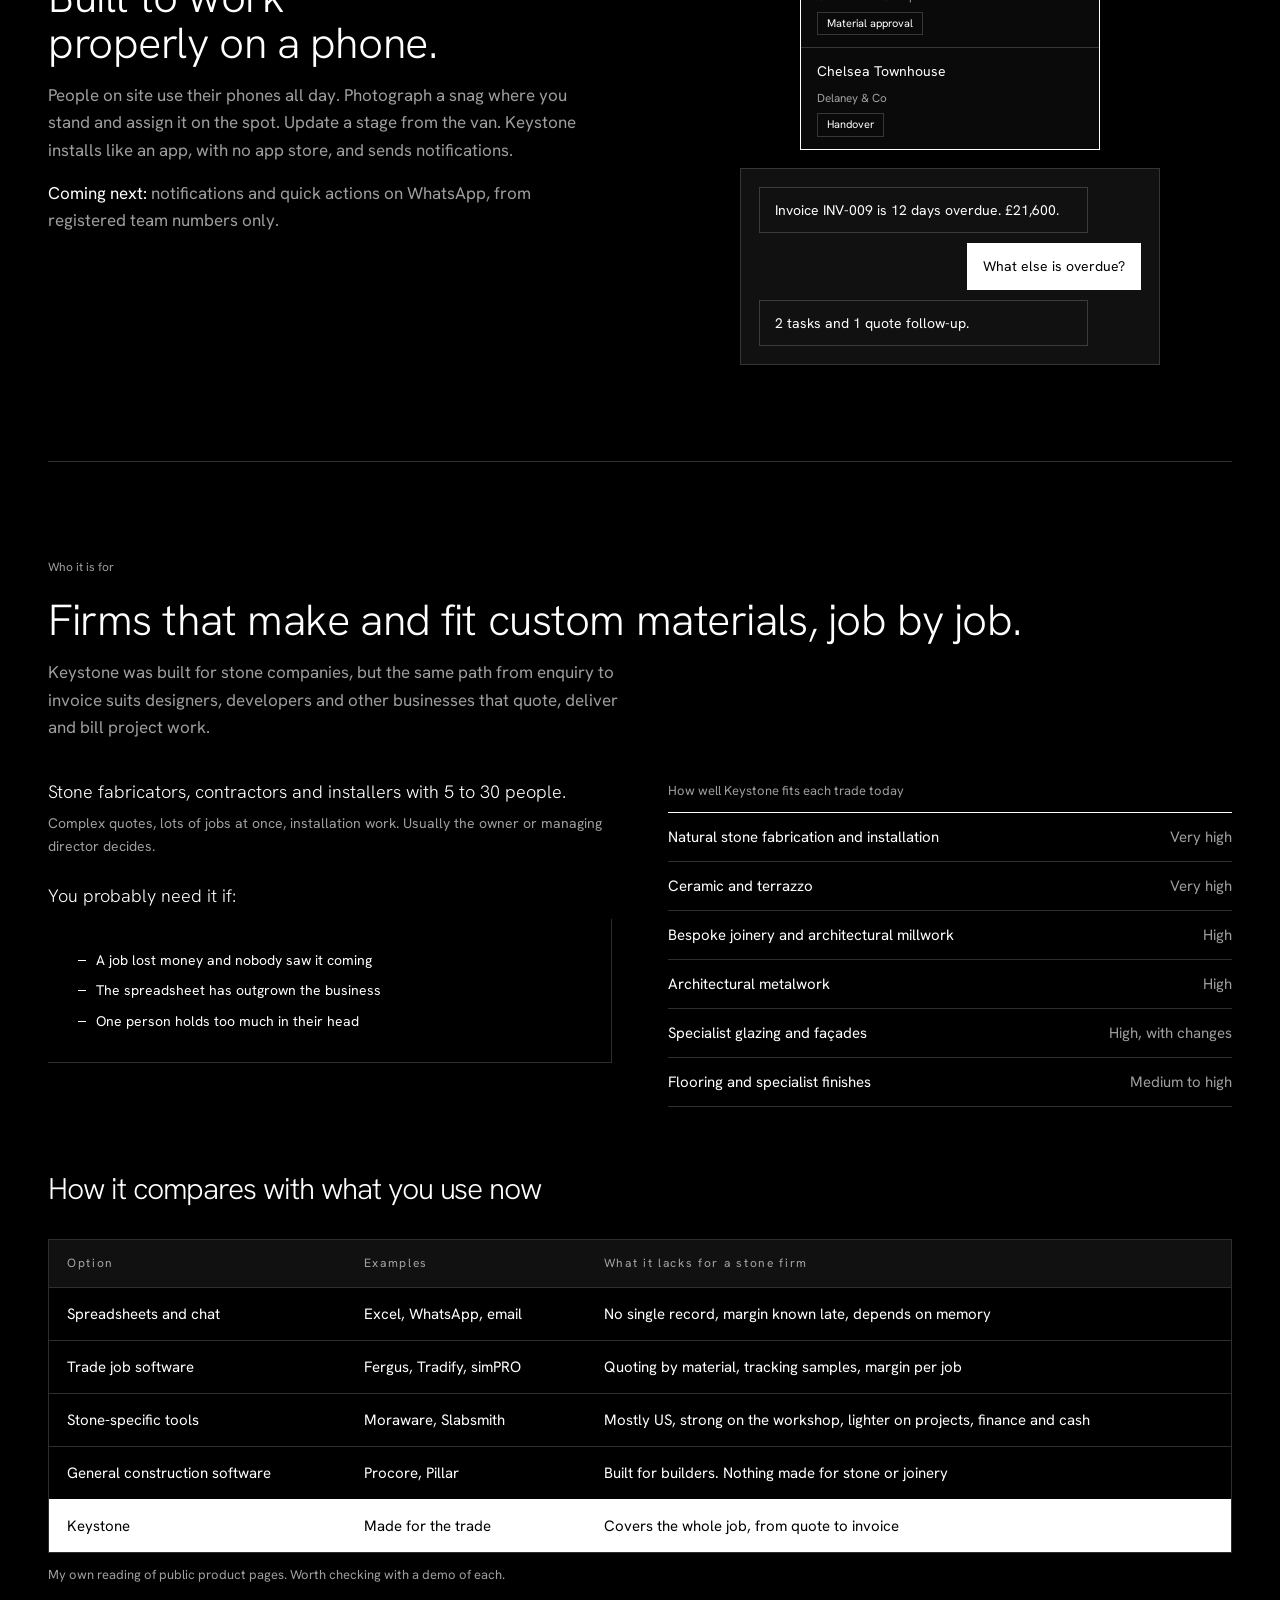
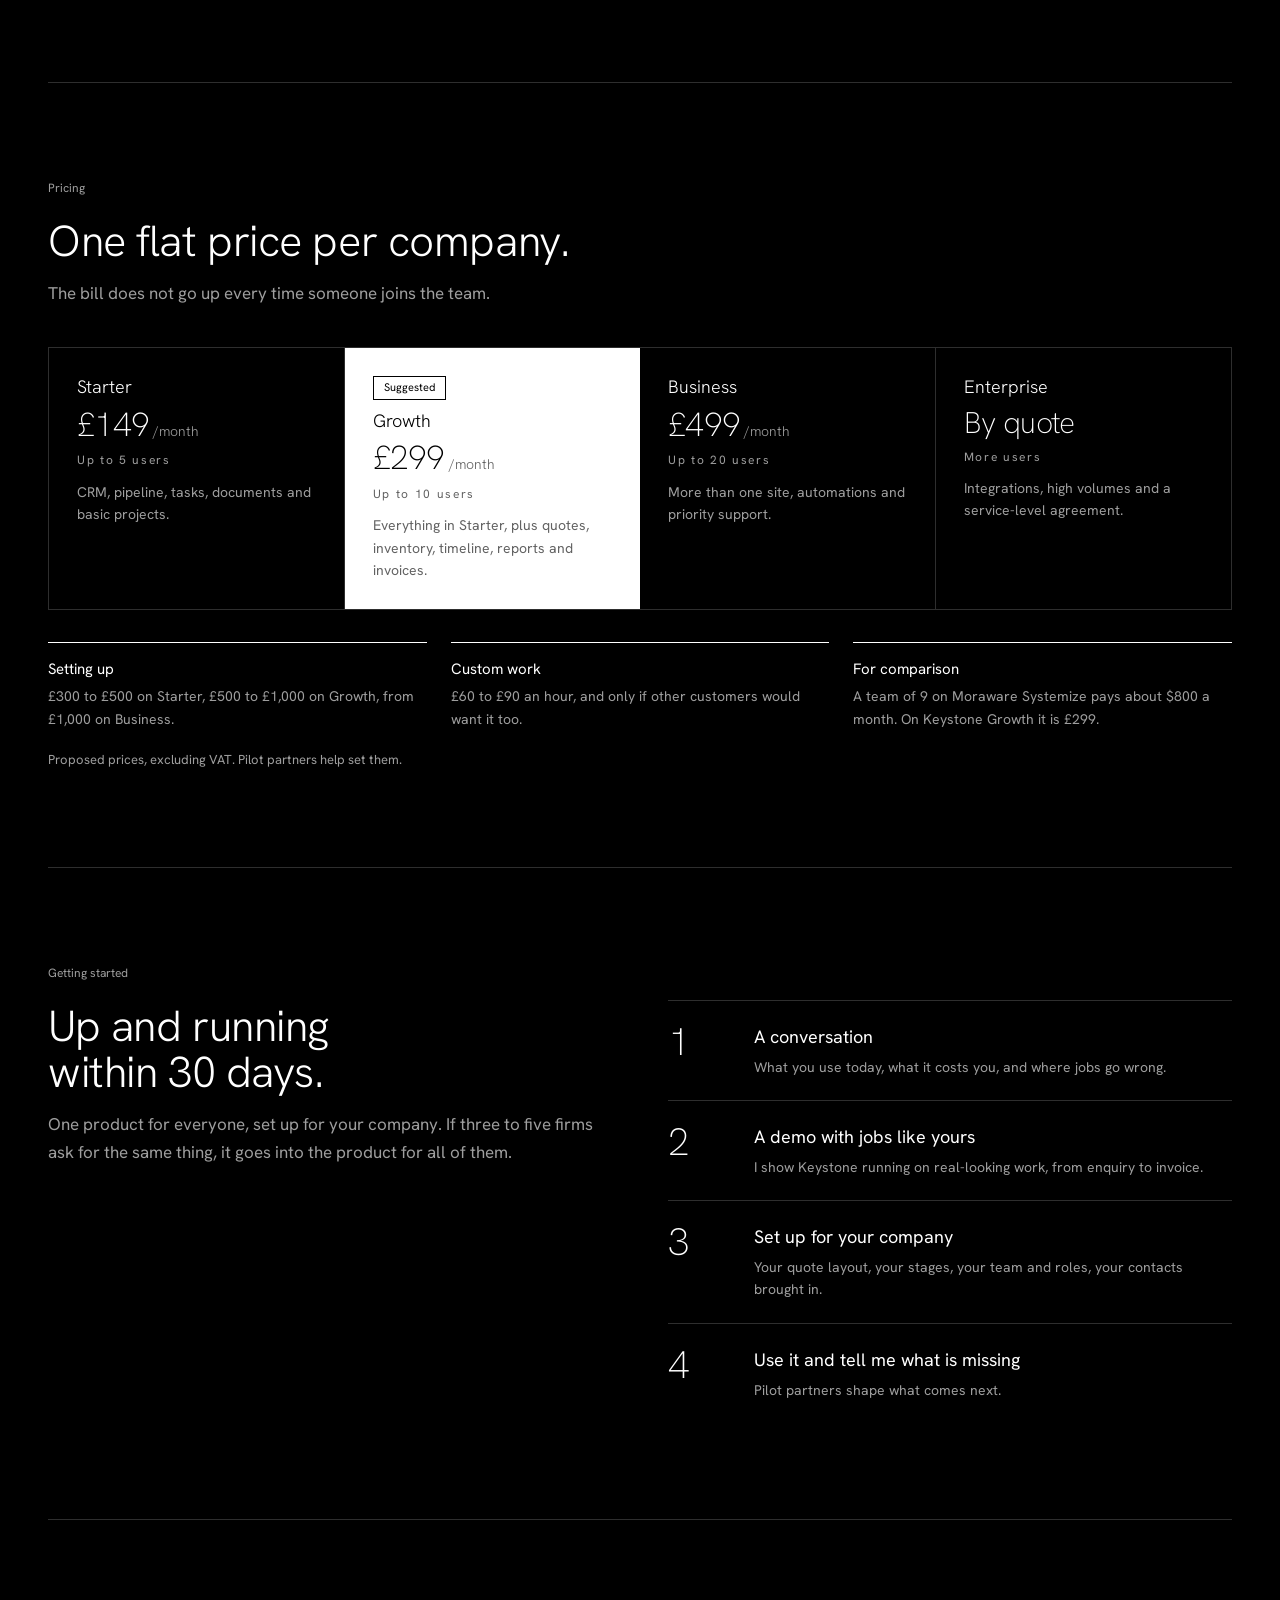
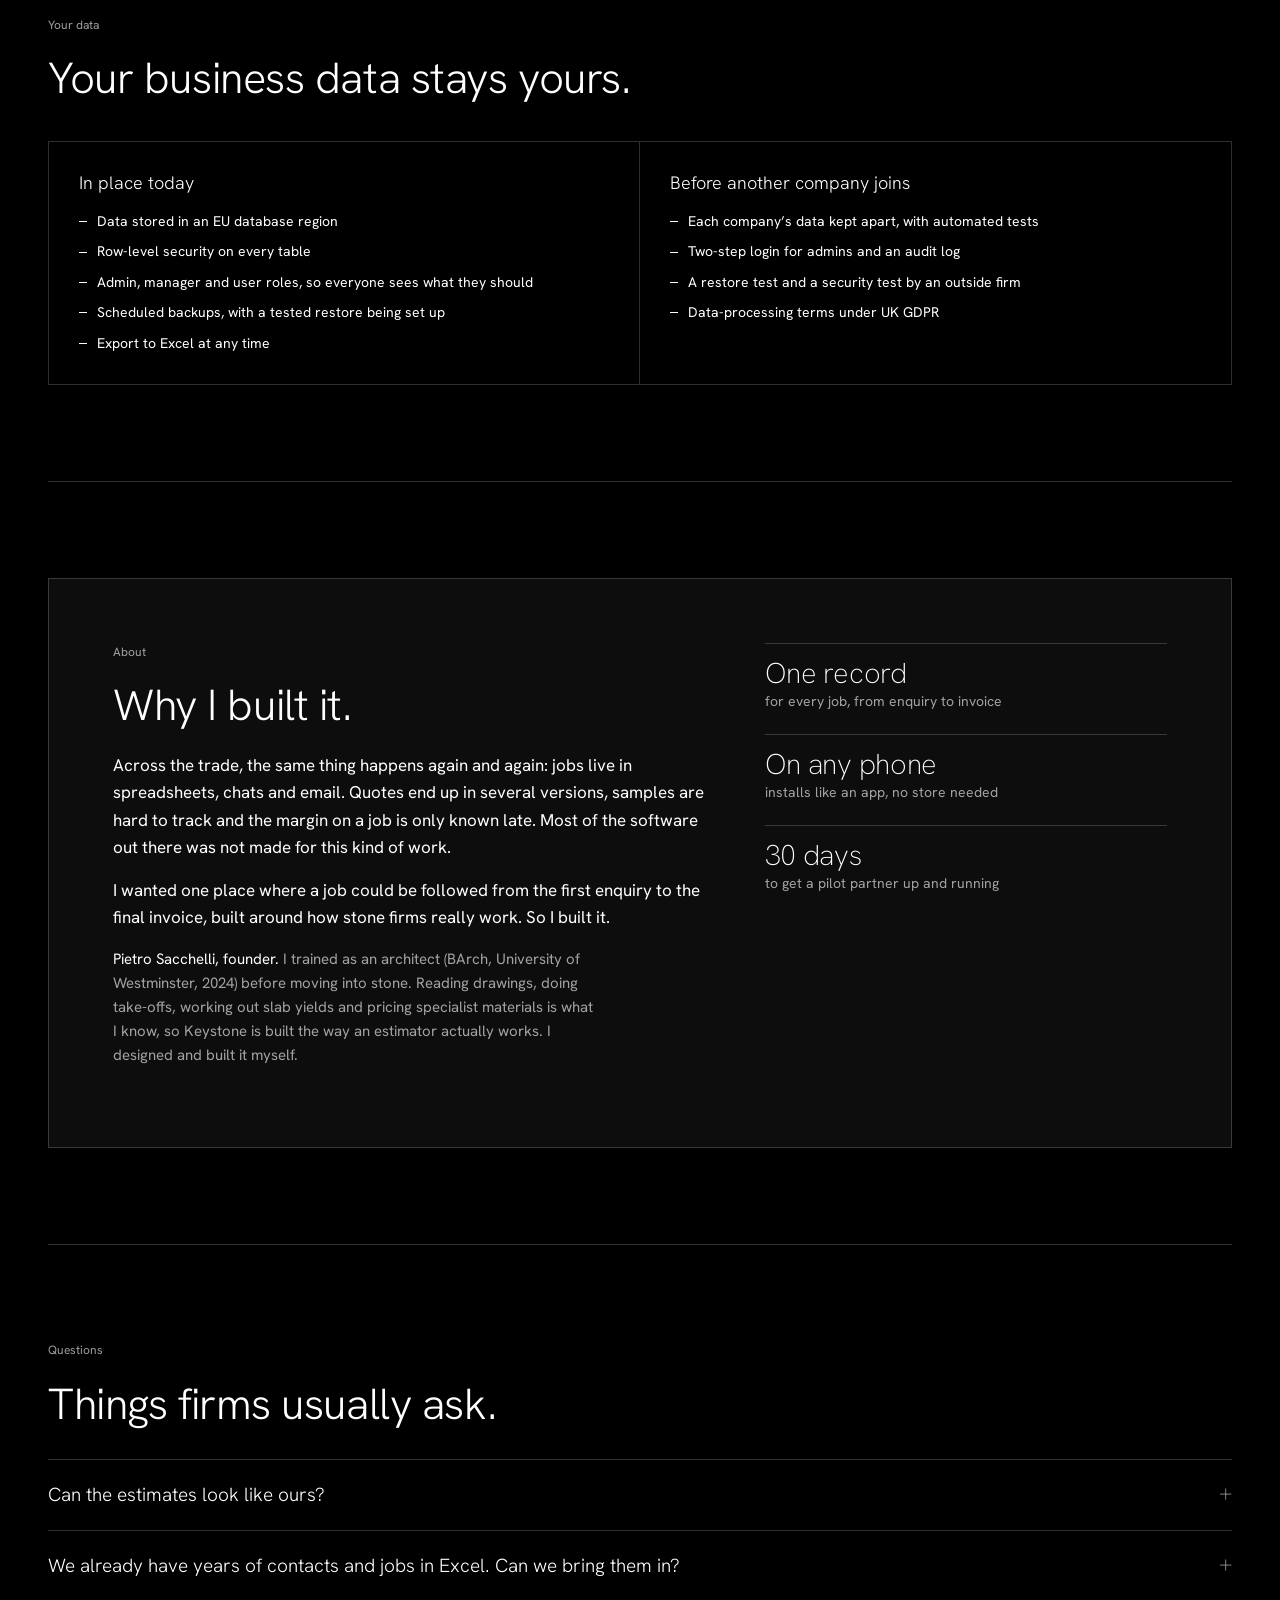
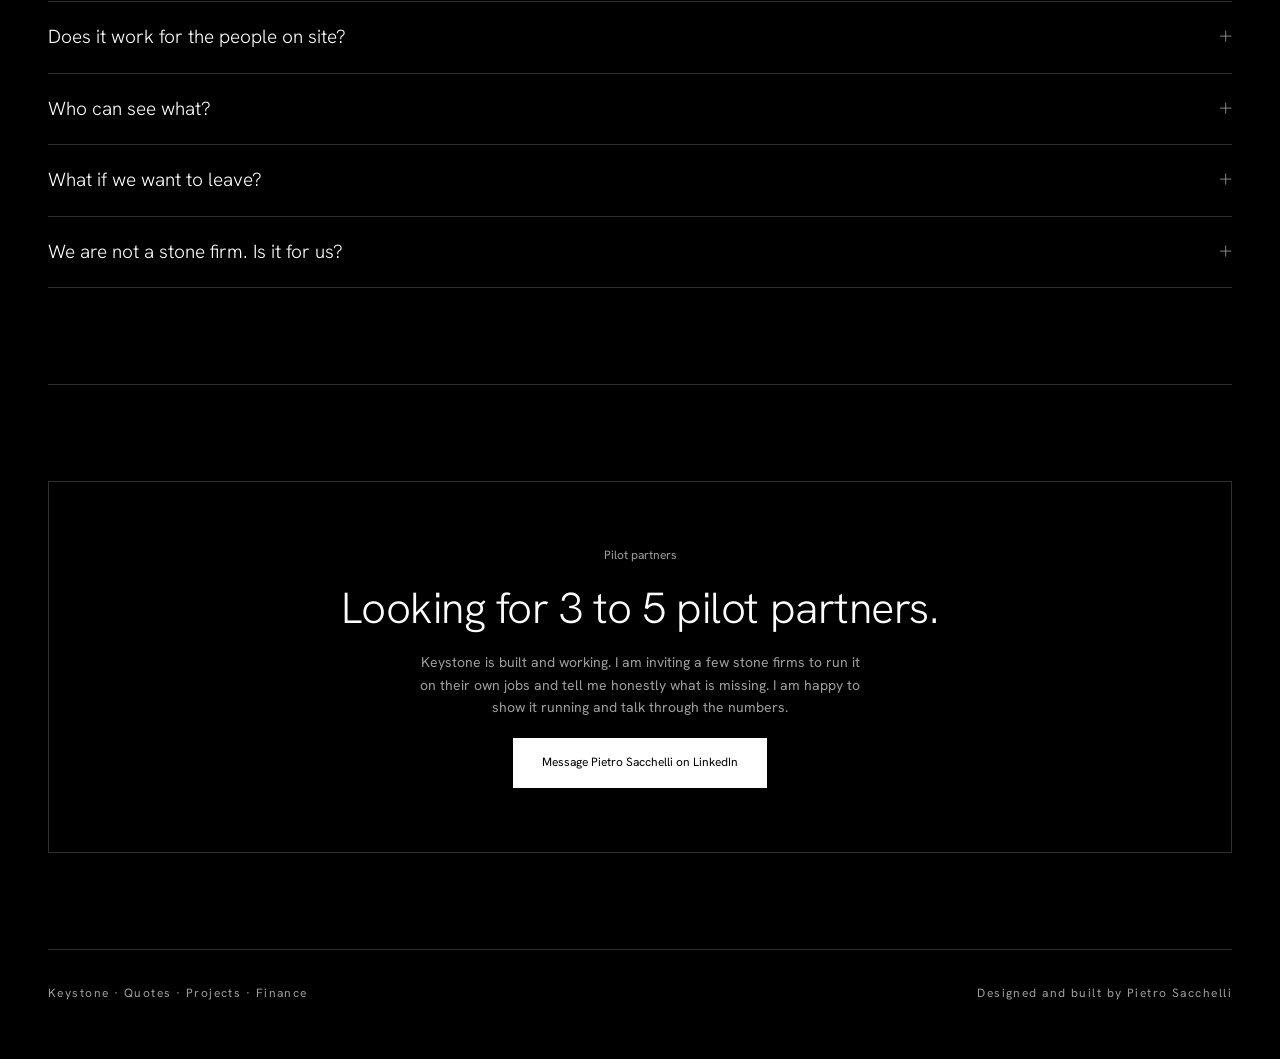
==== commit 97ad5556: "Petrus in mixed case at 40px, text 14.5px Co-Authored-By: Claude Sonnet 5.5 <noreply@anthropic.com>" ====
--- a/keystone/index.html
+++ b/keystone/index.html
@@ -13,7 +13,7 @@
 }
 *{box-sizing:border-box}
 html{scroll-behavior:smooth}
-body{background:var(--bg);color:var(--ink);font-family:var(--font);font-weight:300;font-size:15px;letter-spacing:.03em;line-height:1.6;padding-inline:0;padding-block:0;-webkit-font-smoothing:antialiased}
+body{background:var(--bg);color:var(--ink);font-family:var(--font);font-weight:300;font-size:17px;letter-spacing:.03em;line-height:1.6;padding-inline:0;padding-block:0;-webkit-font-smoothing:antialiased}
 .wrap{max-width:1280px;margin:0 auto;padding-inline:var(--gut)}
 a{color:inherit}
 h1,h2,h3{font-weight:200;letter-spacing:-.01em;text-wrap:balance;margin:0}
@@ -22,10 +22,10 @@
 h3{font-size:22px;line-height:1.2;font-weight:300;letter-spacing:0}
 b{font-weight:400}
 p{margin:0}
-.lede{font-size:clamp(15px,1.7vw,17px);color:var(--mute);max-width:60ch;text-wrap:pretty}
+.lede{font-size:clamp(17px,2vw,20px);color:var(--mute);max-width:60ch;text-wrap:pretty}
 .muted{color:var(--mute)}
 .small{font-size:13px;color:var(--mute);letter-spacing:.06em}
-.eyebrow{font-size:11px;letter-spacing:.18em;text-transform:uppercase;color:var(--mute);font-weight:400;margin-bottom:20px}
+.eyebrow{font-size:12px;letter-spacing:.18em;text-transform:uppercase;color:var(--mute);font-weight:400;margin-bottom:20px}
 .site{position:sticky;top:0;z-index:50;background:rgba(0,0,0,.96);backdrop-filter:blur(8px)}
 .topbar{padding-top:6px;font-size:12px;letter-spacing:.14em;text-transform:uppercase}
 .topbar a{display:inline-flex;align-items:center;gap:8px;padding:10px 0;text-decoration:none;color:var(--ink)}.topbar a:hover{text-decoration:underline;text-underline-offset:5px}
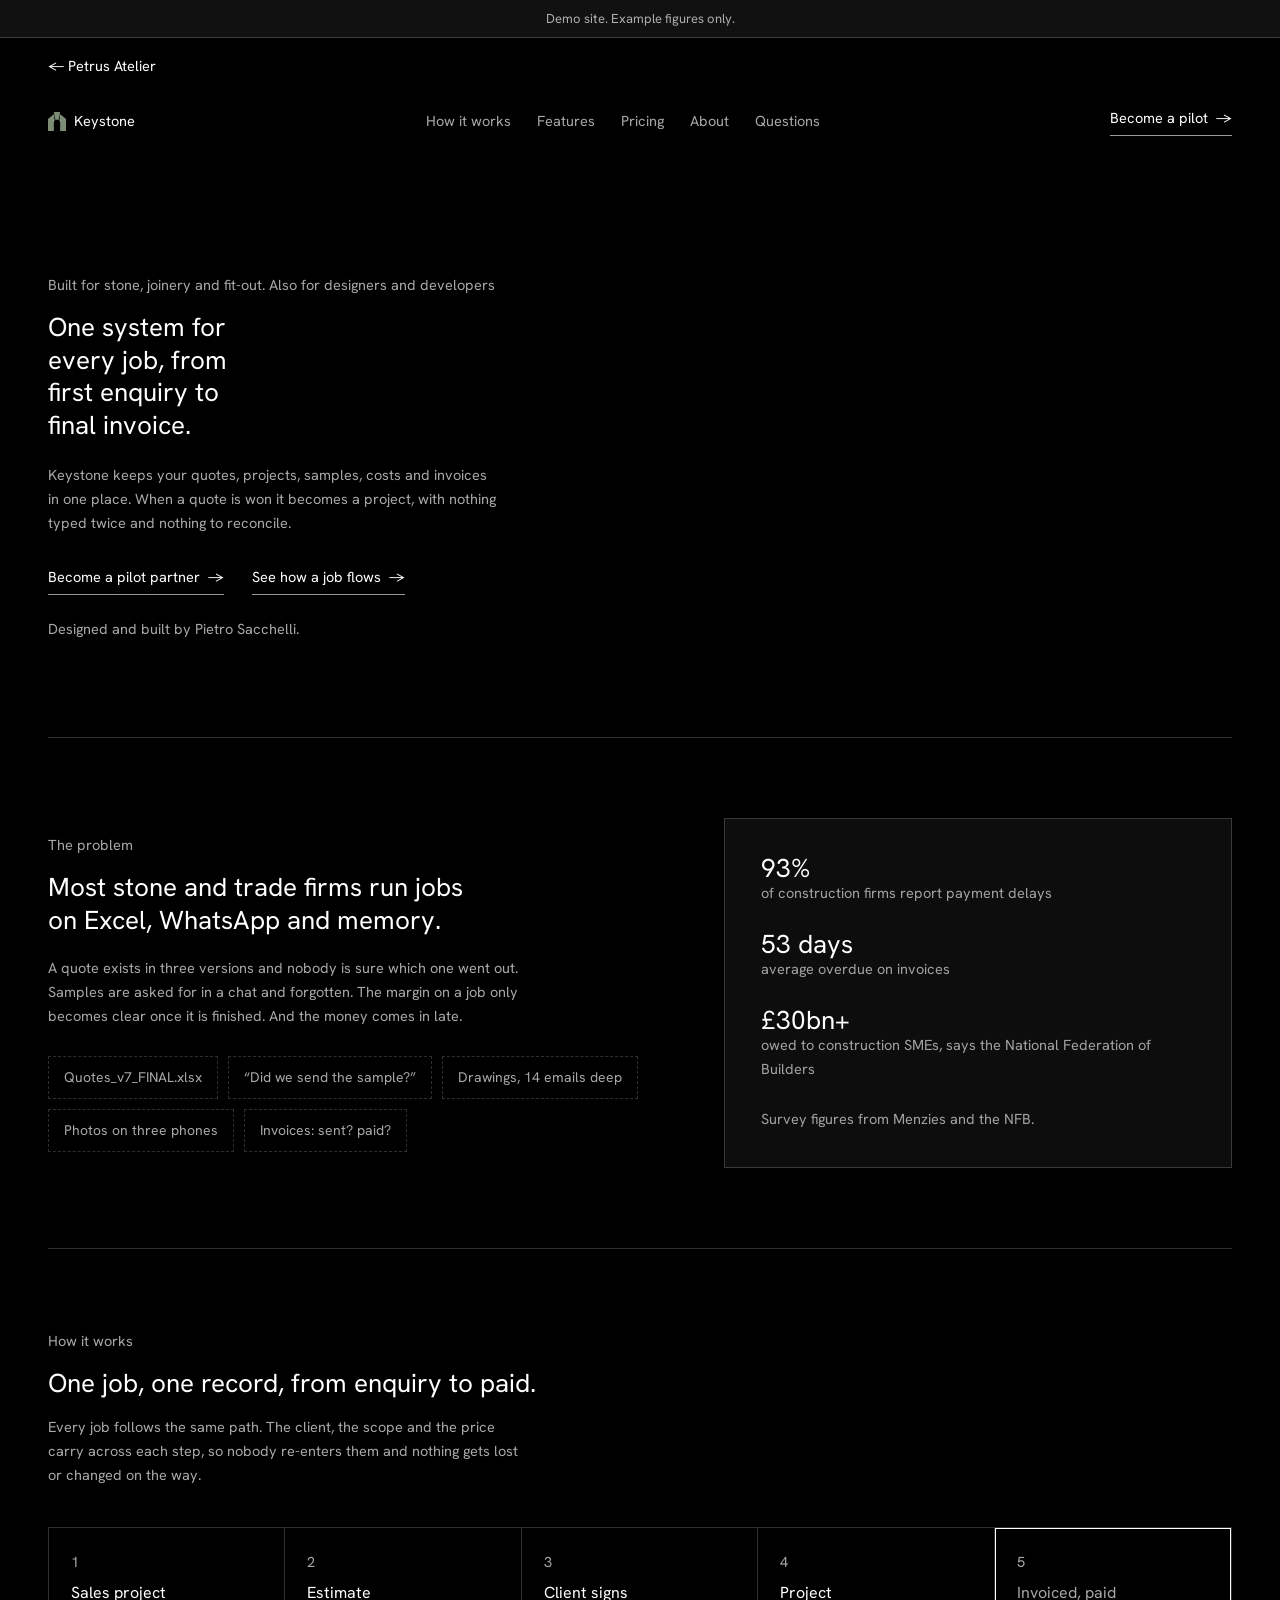
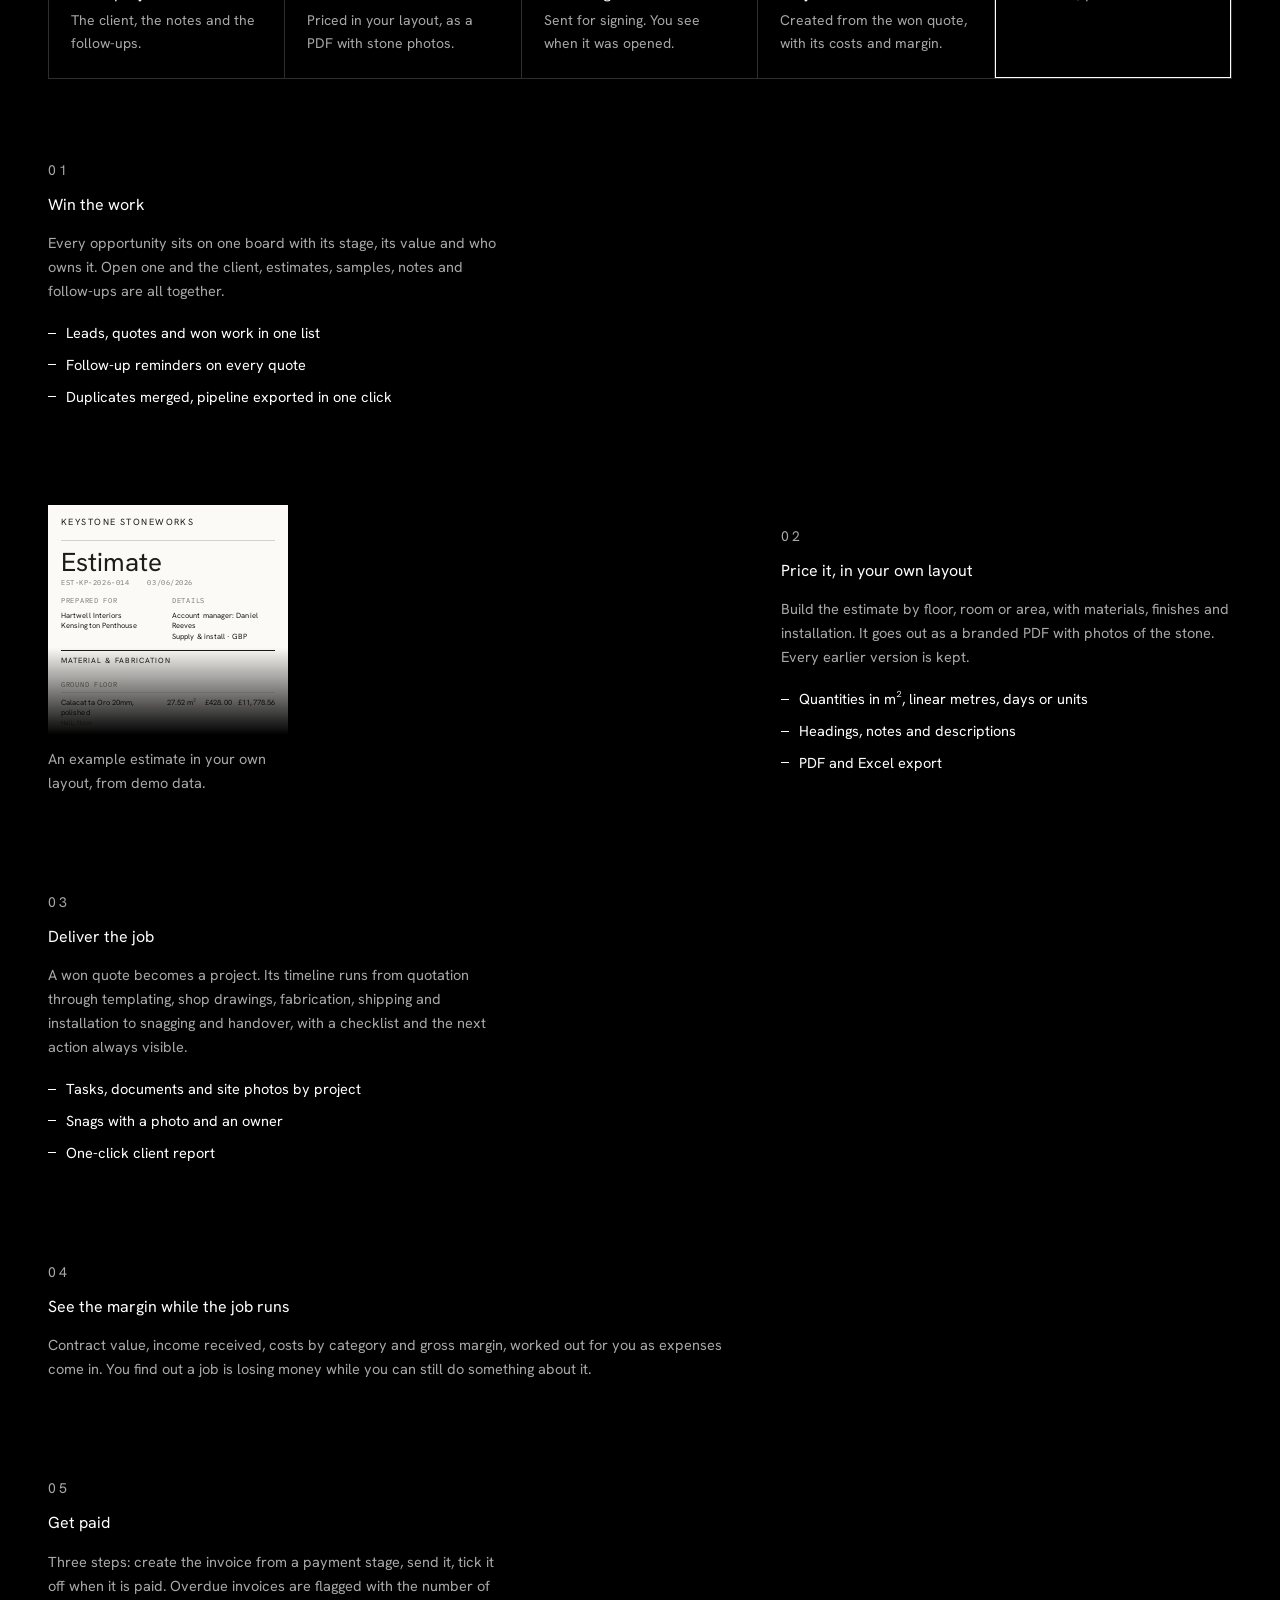
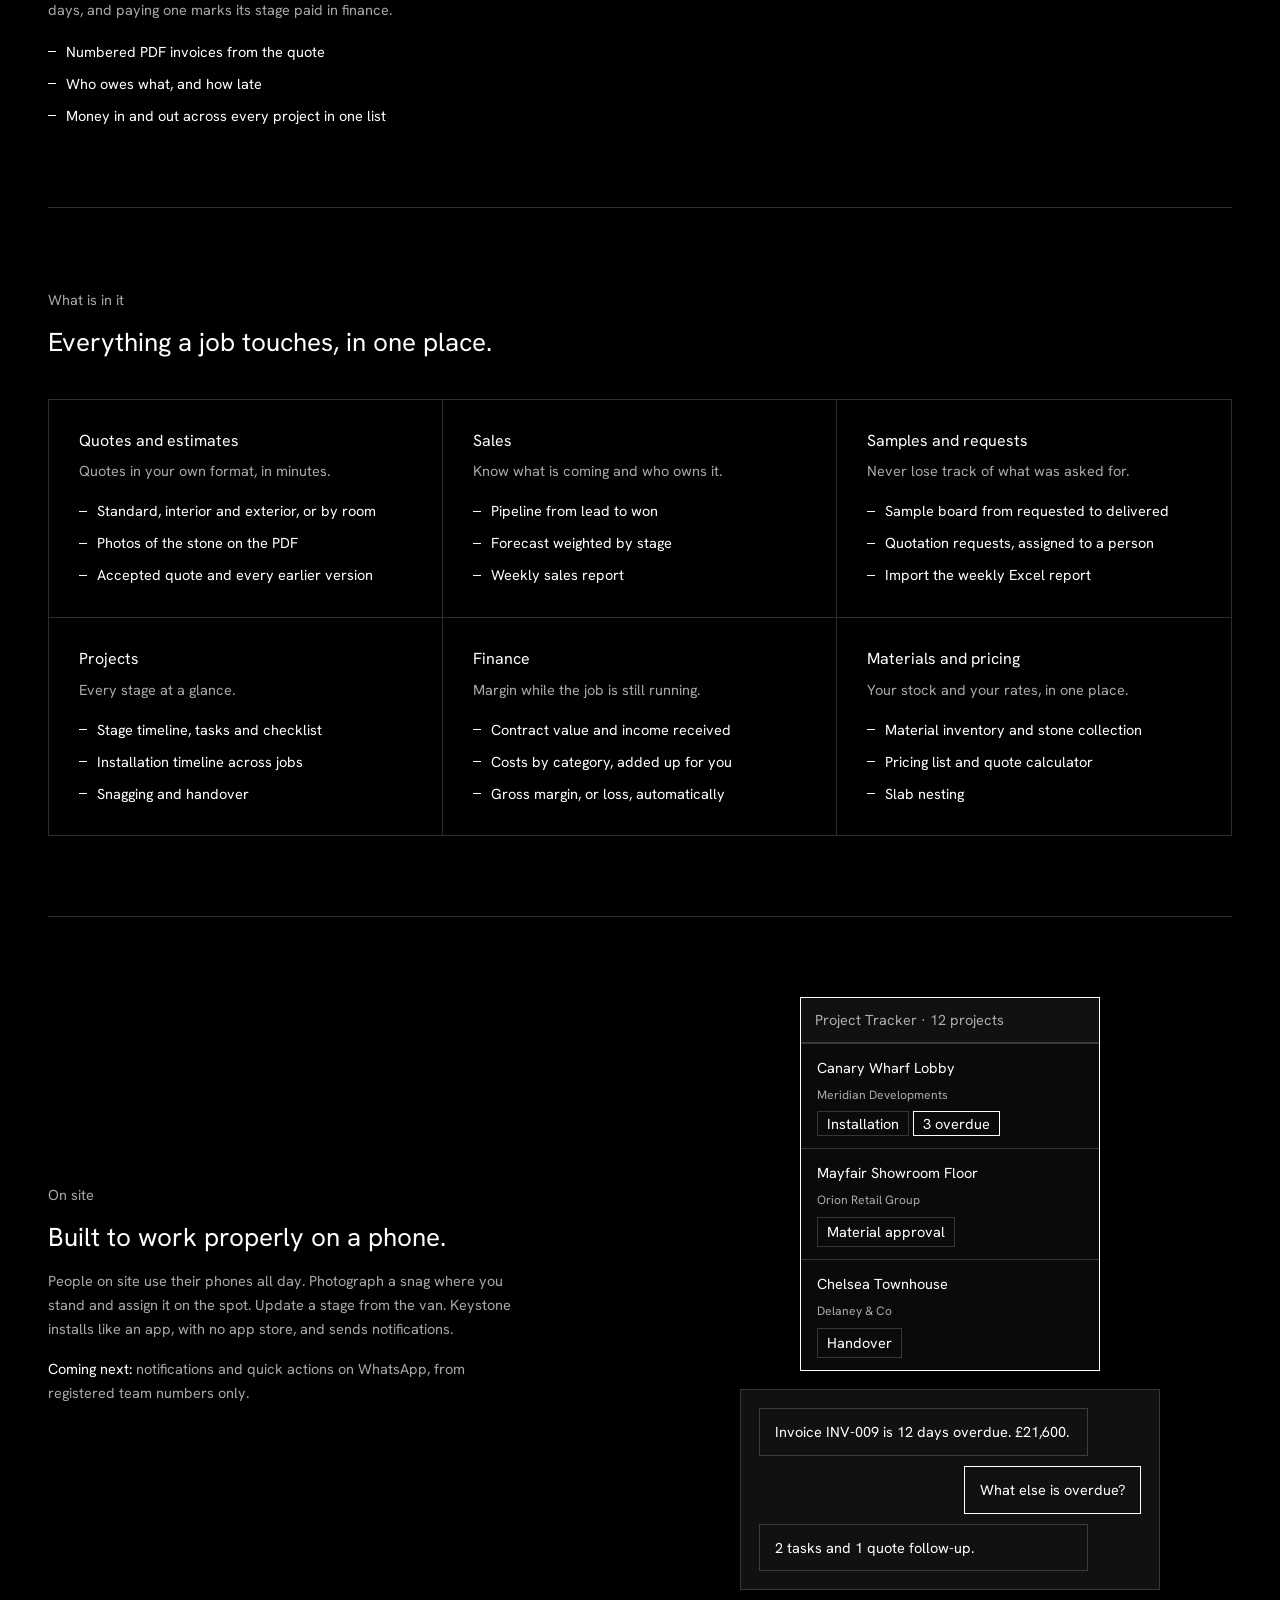
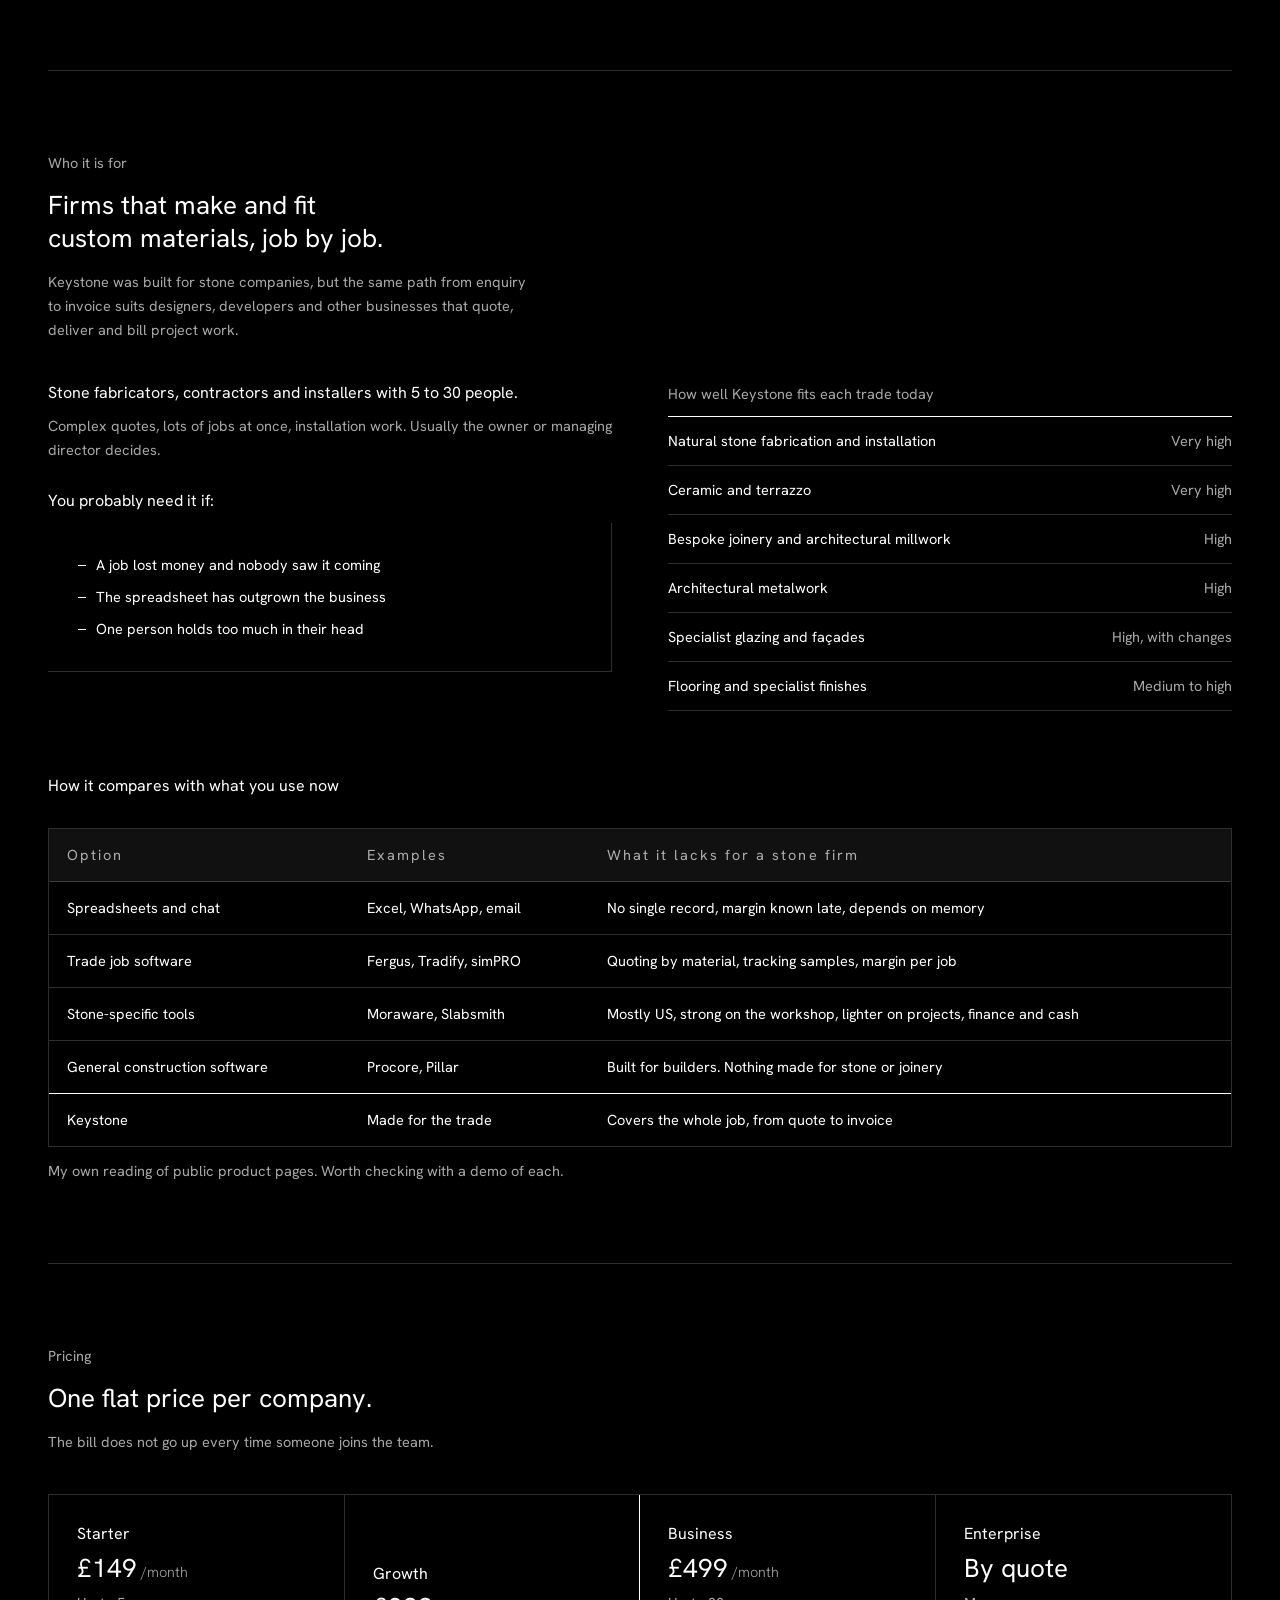
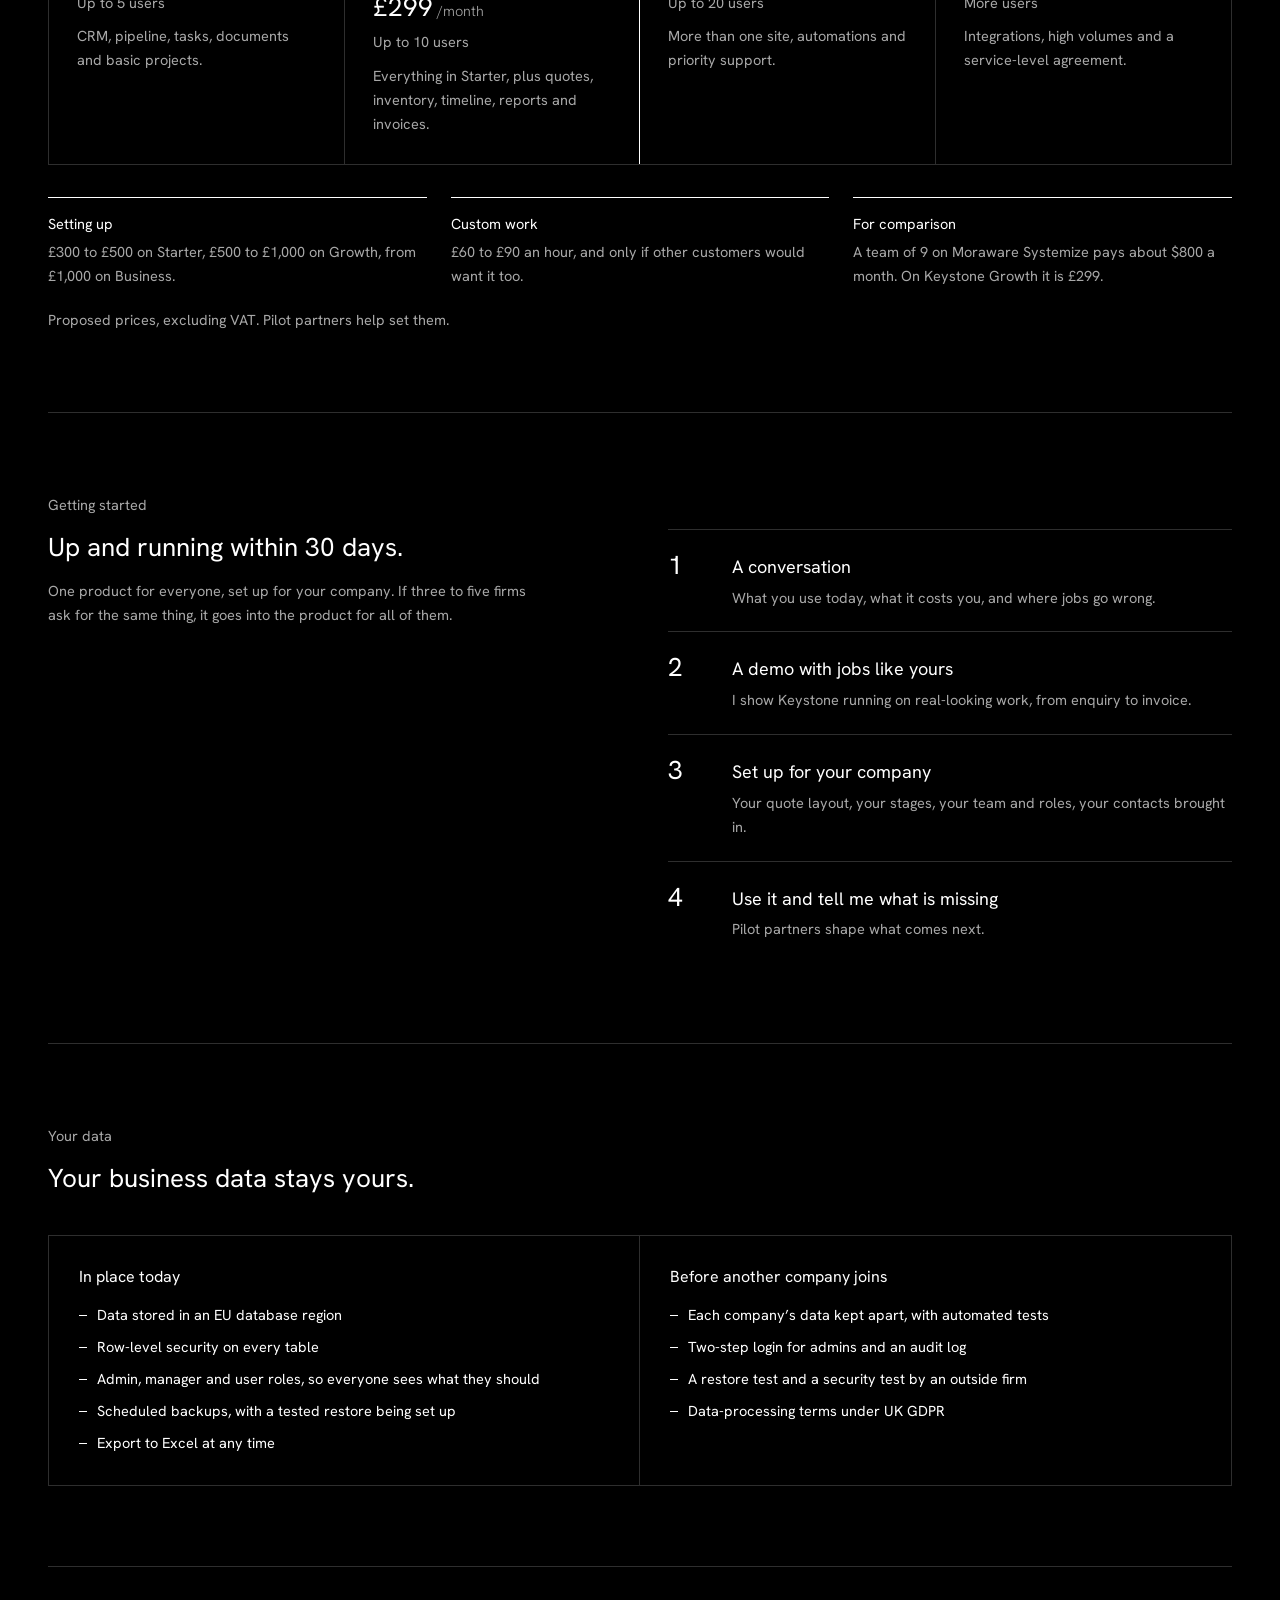
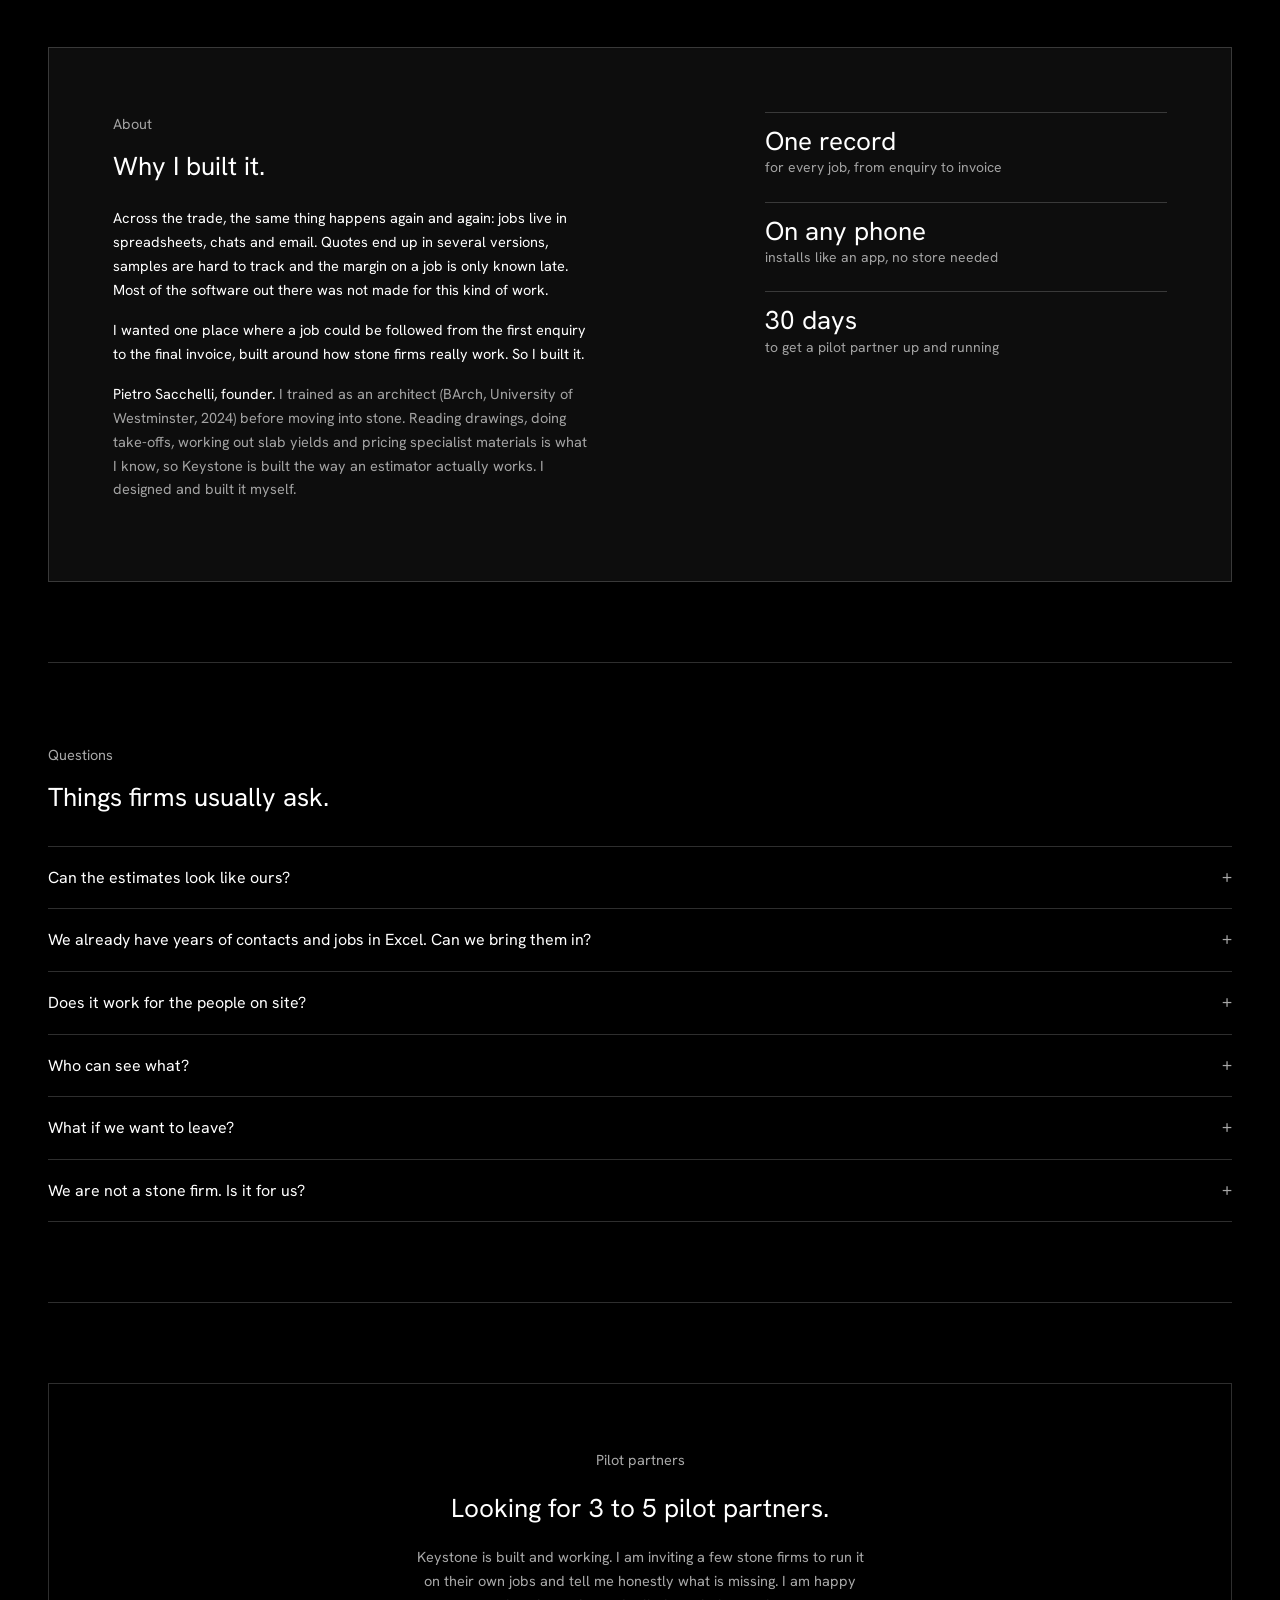
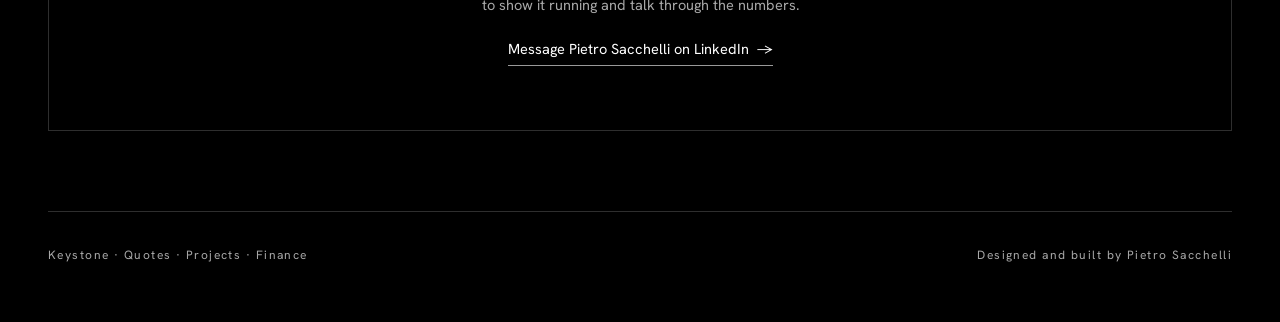
==== commit baea15b0: "Keystone copy: same quiet type scale Co-Authored-By: Claude Fable 5.1 <noreply@anthropic.com>" ====
--- a/keystone/index.html
+++ b/keystone/index.html
@@ -220,6 +220,33 @@
 h1,h2,h3{font-weight:300}
 *:not(.sheet):not(.sheet *){text-transform:none!important}
 .eyebrow,.btn,.links,.topbar,.logo,.small,.badge,.tag{letter-spacing:0!important}
+
+/* Same quiet scale as Petrus Atelier and PS Gallery: one body size, small plain headings, underline links */
+:root{--mute:rgba(255,255,255,.66)}
+body{font-size:14.5px;line-height:1.65;font-weight:400}
+h1,h2{font-size:26px!important;line-height:1.25;font-weight:400;letter-spacing:0;max-width:34ch}
+h3,.wtext h3,.fstep h3,summary{font-size:16px!important;line-height:1.35;font-weight:400!important;letter-spacing:0}
+.lede,.about p,.band p{font-size:14.5px!important;line-height:1.65}
+.eyebrow,.small,.fstep i,.links,.topbar,.logo,.tag,.notice,.badge,figcaption,.plan .u,.plan .p small{font-size:14.5px!important;letter-spacing:0!important;text-transform:none!important}
+.eyebrow{margin-bottom:14px}
+.notice{font-size:13px!important;padding:8px 16px}
+.logo{gap:8px}.logo img{width:18px}
+.stats b,.facts b,.plan .p,.steps div::before,.sh-title{font-size:26px!important;font-weight:400!important;letter-spacing:0!important}
+.steps div{grid-template-columns:48px 1fr}
+.hero{padding-block:clamp(56px,9vw,120px) 96px}
+.hero h1{margin-bottom:22px}
+section{padding-block:80px}
+.btn,.btn.sm,.btn.ghost{background:transparent!important;color:var(--ink)!important;border:0!important;border-bottom:1px solid rgba(255,255,255,.6)!important;padding:0 0 5px!important;font-size:14.5px!important;letter-spacing:0!important;text-transform:none!important;gap:8px}
+.btn::after{content:"→"}
+.btn:hover{border-bottom-color:#fff!important;color:var(--mute)!important}
+.hero .actions{gap:28px;margin-top:30px}
+tr.us td,.plan.pick,.fstep.end,.bub.me{background:transparent!important;color:var(--ink)!important;border-color:var(--ink)!important}
+.fstep.end h3,.fstep.end i,.plan.pick p,.plan.pick .u,.plan.pick .p small{color:var(--mute)!important}
+.fstep.end{outline:1px solid var(--ink);outline-offset:-1px}
+summary::after{font-size:18px!important;font-weight:400!important}
+@media (max-width:700px){body{font-size:12.5px}.lede,.about p,.band p,.eyebrow,.small,.fstep i,.links,.topbar,.logo,.tag,.badge,figcaption,.plan .u,.plan .p small,.btn{font-size:12.5px!important}h1,h2,.stats b,.facts b,.plan .p,.steps div::before,.sh-title{font-size:22px!important}h3,.wtext h3,.fstep h3,summary{font-size:15px!important}}
+.card p,.card li,.wtext ul,.wtext li,.row,.fitlist div,.bub,th,td,.chrome,.notes div,.notes b,.plan p,.steps div p,details p,.about p.m,.band p,.stats span,.stats small{font-size:14.5px!important}
+@media (max-width:700px){.card p,.card li,.wtext ul,.wtext li,.row,.fitlist div,.bub,th,td,.chrome,.notes div,.notes b,.plan p,.steps div p,details p,.about p.m,.band p,.stats span,.stats small{font-size:12.5px!important}}
 </style>
 
 <div class="notice">Demo site. Example figures only.</div>
@@ -378,7 +405,7 @@
     </div>
   </div>
 
-  <h3 style="margin-top:64px;font-size:clamp(24px,3vw,30px);letter-spacing:-.035em">How it compares with what you use now</h3>
+  <h3 style="margin-top:64px">How it compares with what you use now</h3>
   <div class="tablewrap"><table>
     <thead><tr><th>Option</th><th>Examples</th><th>What it lacks for a stone firm</th></tr></thead>
     <tbody>
@@ -400,7 +427,7 @@
     <div class="plan"><h3>Starter</h3><div class="p">£149<small> /month</small></div><div class="u">Up to 5 users</div><p>CRM, pipeline, tasks, documents and basic projects.</p></div>
     <div class="plan pick"><span class="badge">Suggested</span><h3>Growth</h3><div class="p">£299<small> /month</small></div><div class="u">Up to 10 users</div><p>Everything in Starter, plus quotes, inventory, timeline, reports and invoices.</p></div>
     <div class="plan"><h3>Business</h3><div class="p">£499<small> /month</small></div><div class="u">Up to 20 users</div><p>More than one site, automations and priority support.</p></div>
-    <div class="plan"><h3>Enterprise</h3><div class="p" style="font-size:30px">By quote</div><div class="u">More users</div><p>Integrations, high volumes and a service-level agreement.</p></div>
+    <div class="plan"><h3>Enterprise</h3><div class="p">By quote</div><div class="u">More users</div><p>Integrations, high volumes and a service-level agreement.</p></div>
   </div>
   <div class="notes">
     <div><b>Setting up</b>£300 to £500 on Starter, £500 to £1,000 on Growth, from £1,000 on Business.</div>
